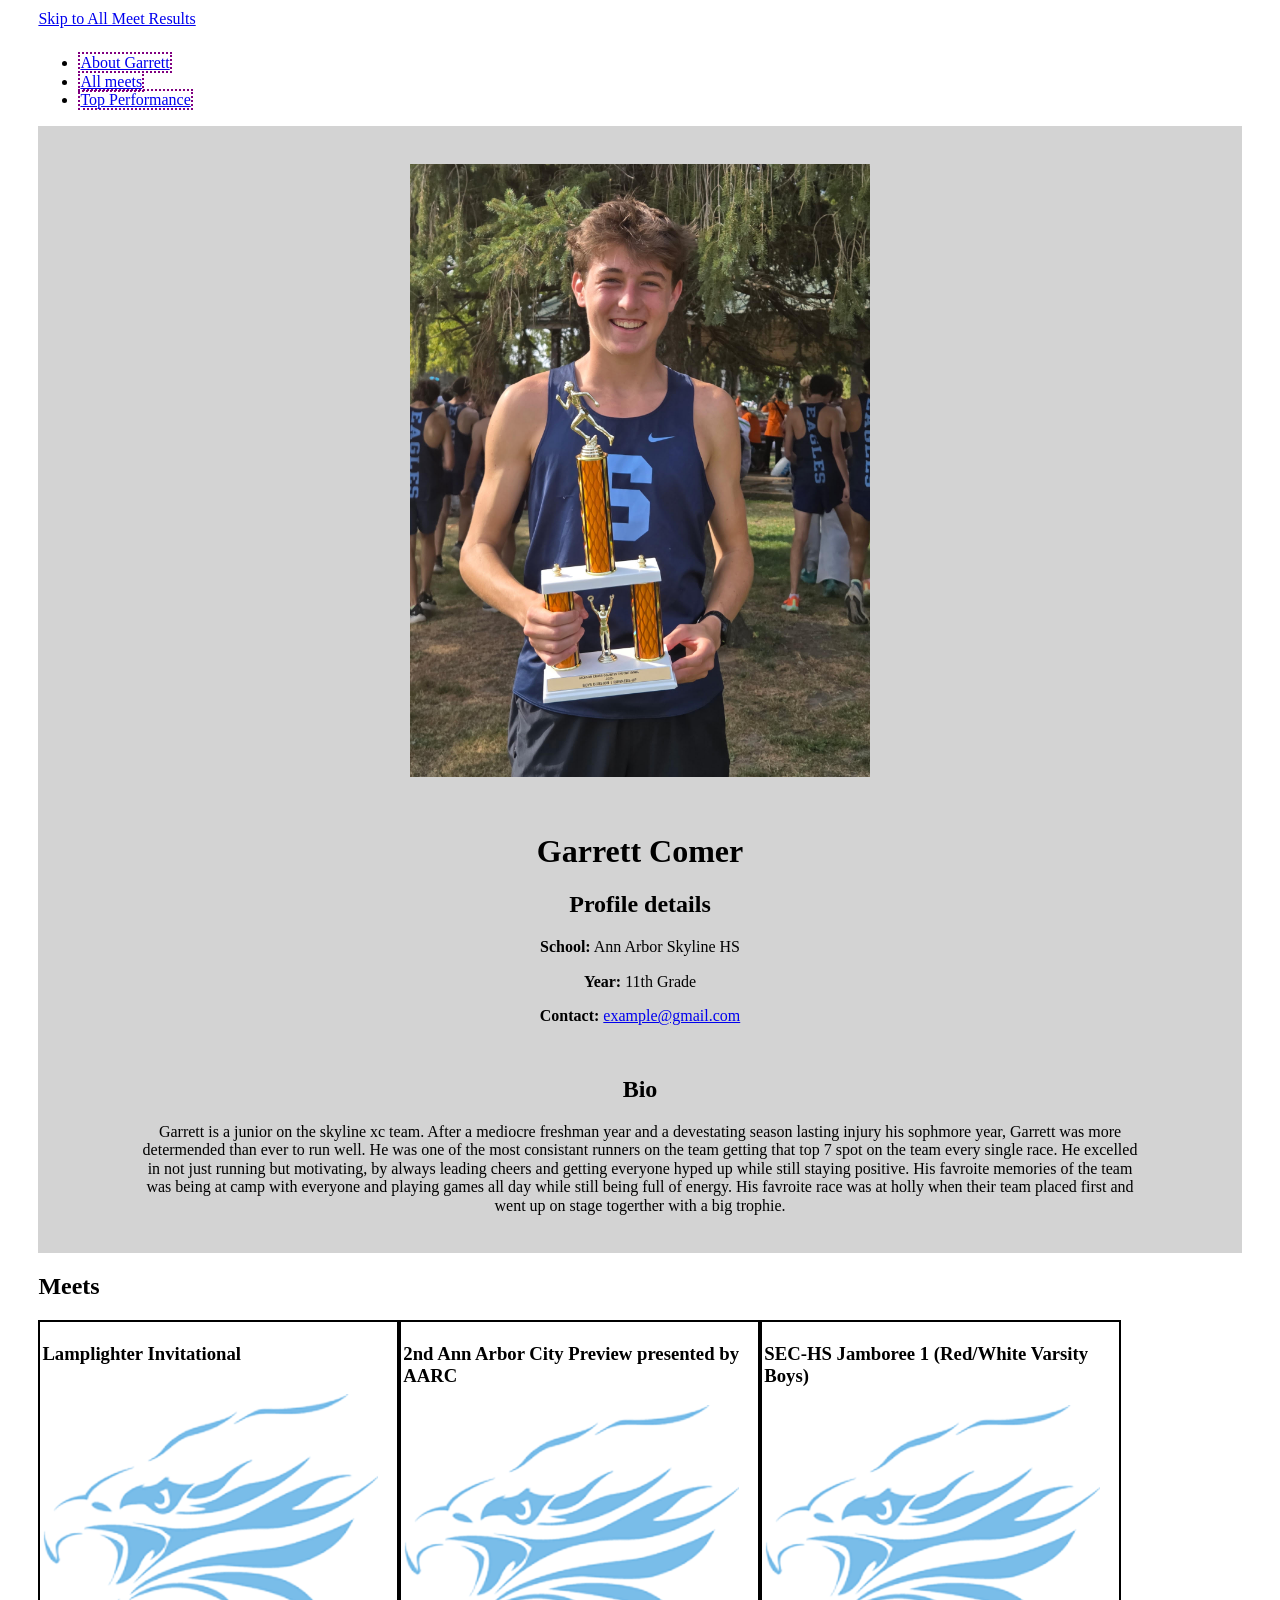
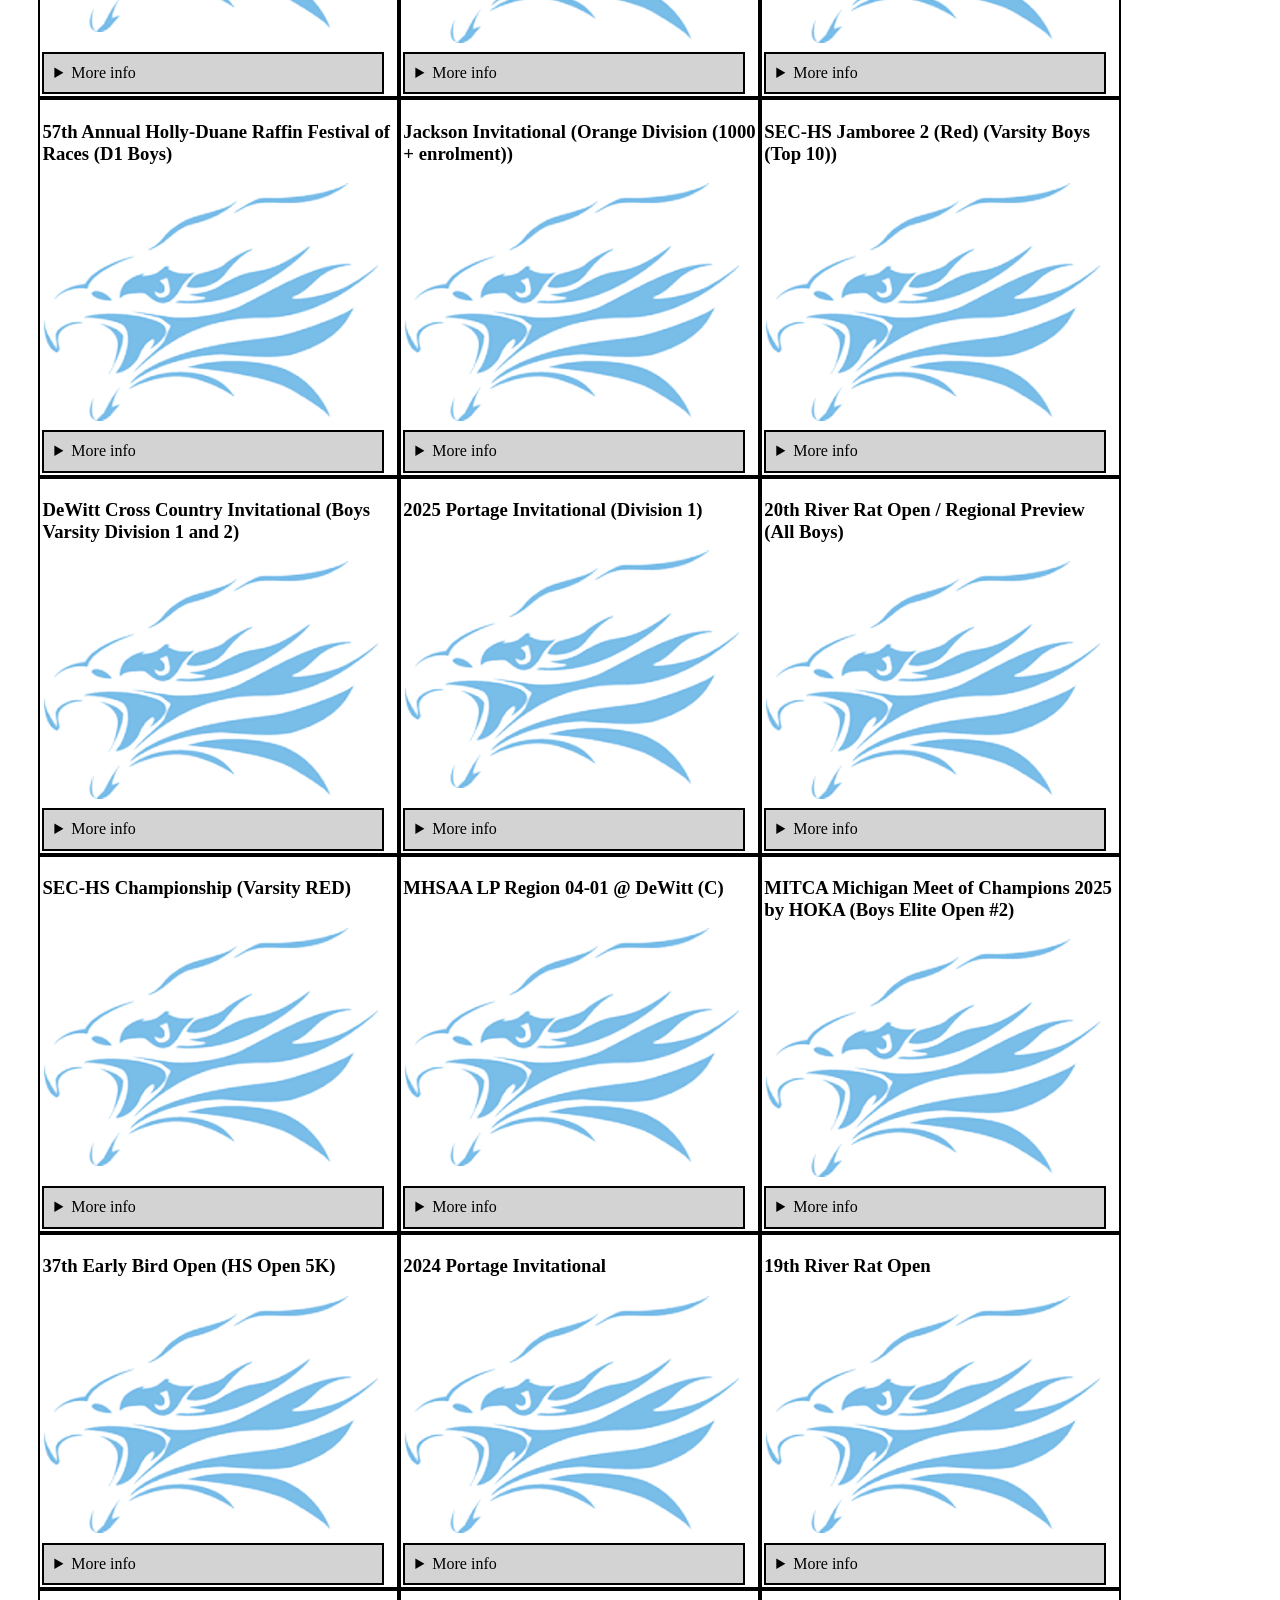
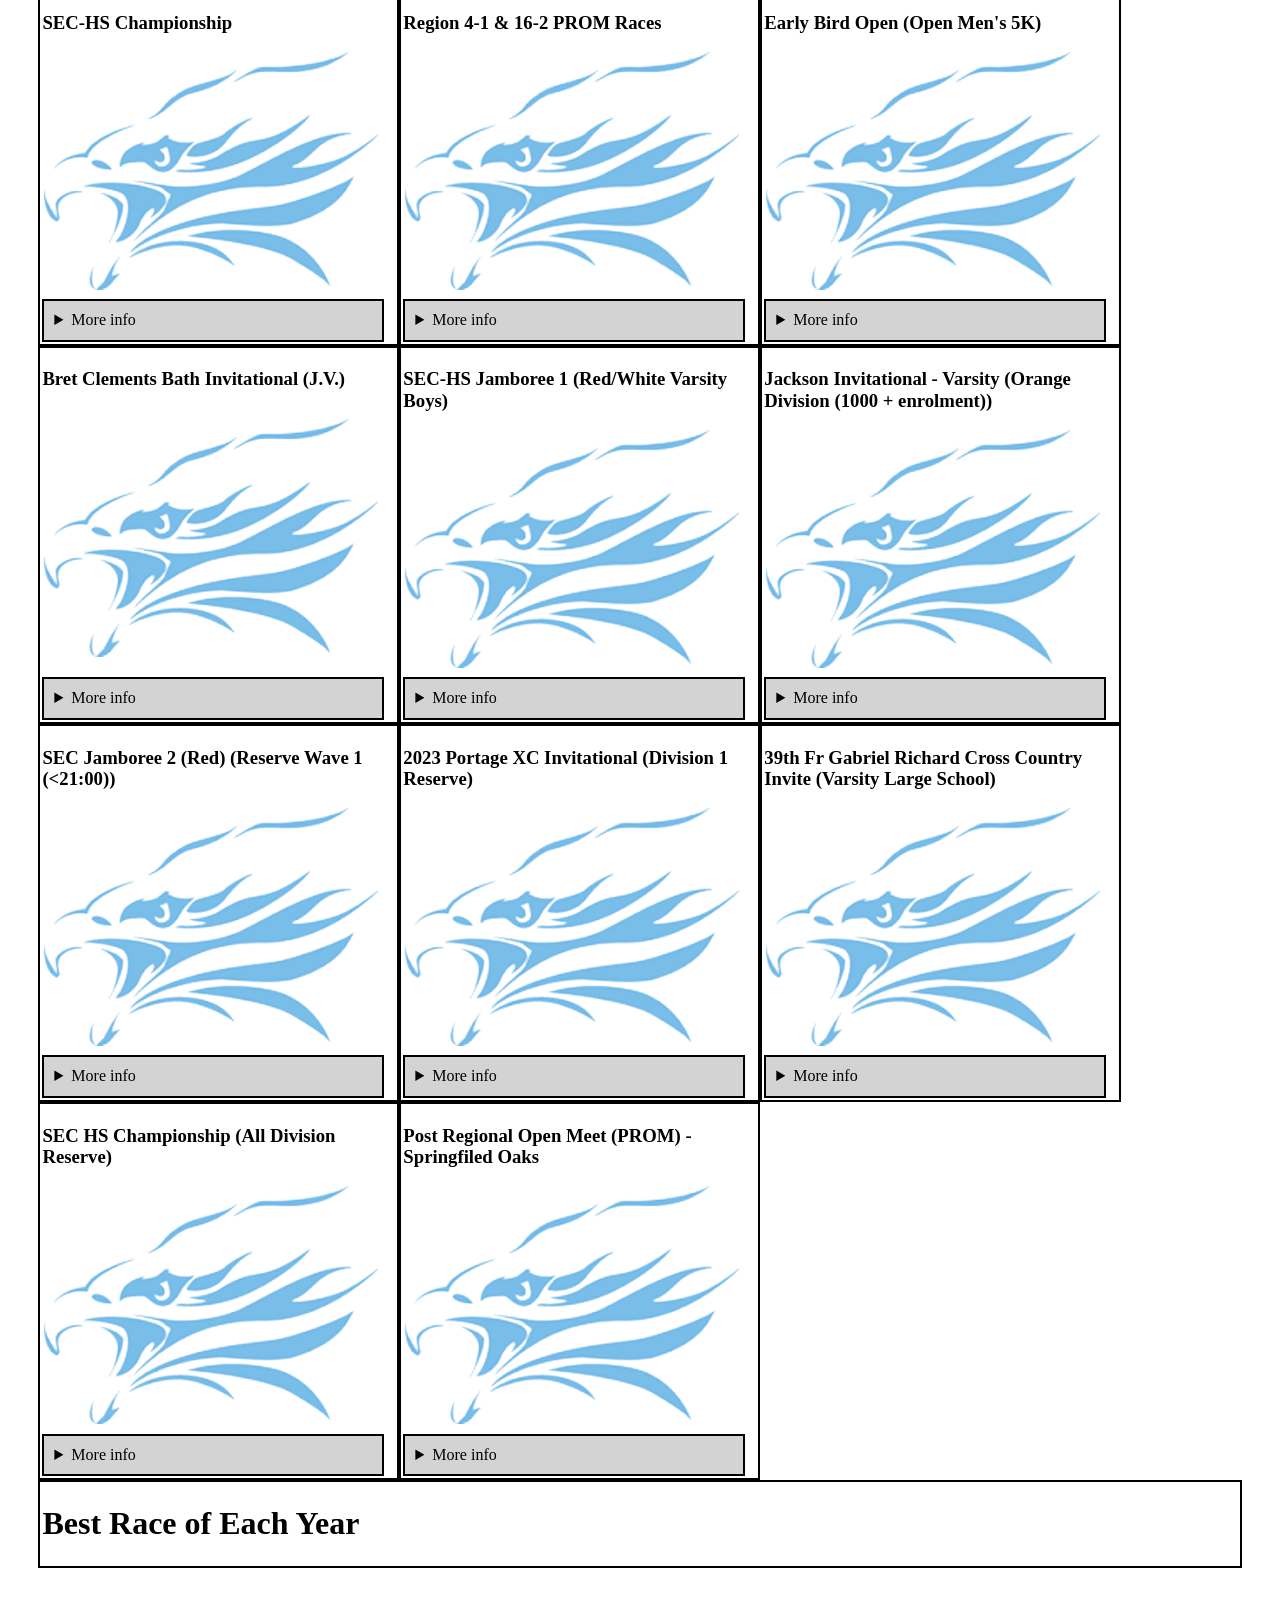
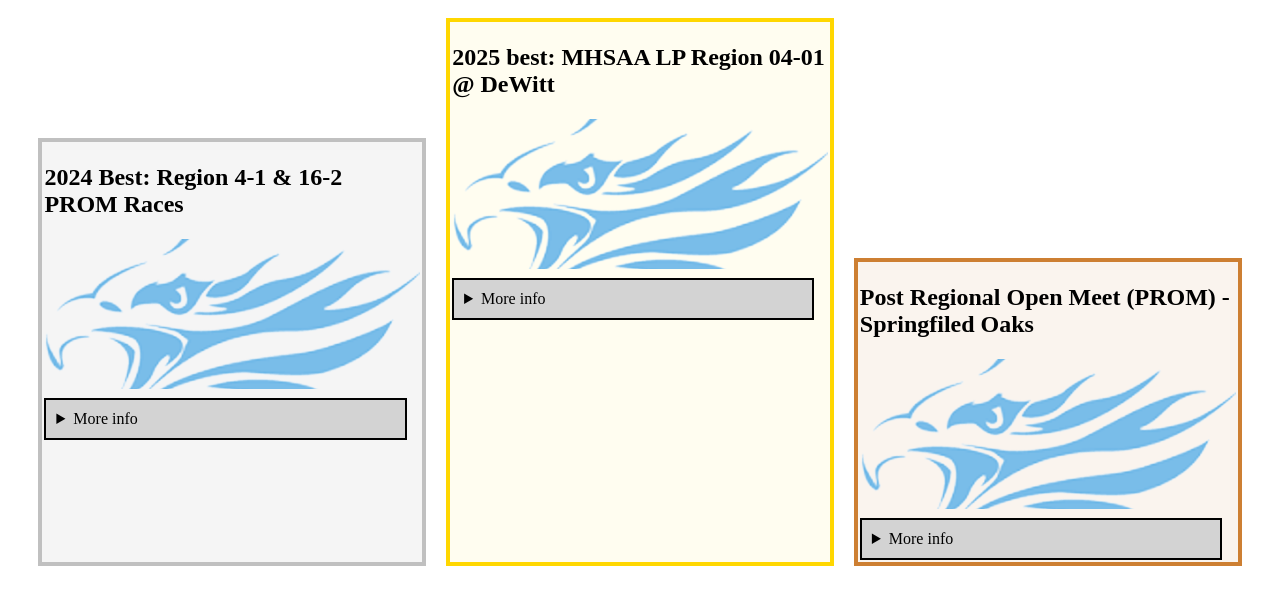
==== index.html @ b8a25cd0 "Add files via upload" ====
<!doctype html>
<html lang="en">
<head>
  <meta charset="utf-8" />
  <meta name="viewport" content="width=device-width, initial-scale=1" />
  <title>Athlete Profile</title>
  <link rel="stylesheet" href="css/reset.css" />
  <link rel="stylesheet" href="css/style.css">
  <!-- <link rel="stylesheet" href="css/responsive.css"> -->

</head>

 <div class="skip"><a href="#main">Skip to All Meet Results</a></div>
      
  <nav>
      <ul>
        <li><a href= "#profile"> About Garrett</a></li>
      <li><a href= "#main"> All meets</a></li>
      <li><a href= "#podium"> Top Performance</a></li>
      </ul>
  </nav>


  <header>
    <div id="profile-grid" class="profile-grid" >
      <figure>
        <img class="photo" src="./images/cover_photo.jpg" alt="Portrait of the athlete." />
      </figure>

        <section>
          <h1>Garrett Comer</h1>
          <h2 id="profile-details-title">Profile details</h2>
          <p><strong>School:</strong> Ann Arbor Skyline HS</p>
          <p><strong>Year:</strong> 11th Grade</p>
          <p><strong>Contact:</strong> <a href="#">example@gmail.com</a></p>
        </section>

      <section>
          <h2 id="bio-title">Bio</h2>
          <p>
            Garrett is a junior on the skyline xc team. After a mediocre freshman year and a devestating season lasting injury his sophmore year, Garrett was more determended than ever to run well. He was one of the most consistant runners on the team getting that top 7 spot on the team every single race. He excelled in not just running but motivating, by always leading cheers and getting everyone hyped up while still staying positive. His favroite memories of the team was being at camp with everyone and playing games all day while still being full of energy. His favroite race was at holly when their team placed first and went up on stage togerther with a big trophie.
          </p>
      </section>
      
    </div>
  </header>

  <main id="main">
    <section id="meets" class="meets">
      <h2 id="meets-title">Meets</h2>

      <div id="meet-grid" class="meet-grid">

        <article class="meet-card">
          <h3 id="meet-1-title">Lamplighter Invitational</h3>

          <div class="spacer">
            <img src="https://si339.github.io/ClientData/21615274/Lamplighter_2025.JPG" onerror = "this.src ='images/skyline_logo.png'" alt="Garrett running on a lit-up track at the 2025 Lamplighter meet." loading="lazy" decoding="async">
          </div>

         <details>
            <summary>More info</summary>

          <div id="race-details-1" class="race-details">
            <p><strong>Date:</strong> Aug 15 2025</p>
            <p><strong>Time:</strong> 17:22.3</p>
            <p><strong>Grade:</strong> 11</p>
            <p><strong>Overall place:</strong> 35</p>
          </div>
          </details>
        </article>

        <article class="meet-card">
          <h3 id="meet-2-title">2nd Ann Arbor City Preview presented by AARC</h3>

          <div class="spacer">
            <img src="https://si339.github.io/ClientData/21615274/2025AARC.jpg" onerror = "this.src ='images/skyline_logo.png'" alt="Garrett at the 2025 2nd Ann Arbor City Preview running next to student of opposing team." loading="lazy" decoding="async">
          </div>

         <details>
            <summary>More info</summary>

          <div id="race-details-2" class="race-details">
            <p><strong>Date:</strong> Aug 27 2025</p>
            <p><strong>Time:</strong> 17:40.1</p>
            <p><strong>Grade:</strong> 11</p>
            <p><strong>Overall place:</strong> 9</p>
          </div>
          </details>
        </article>

        <article class="meet-card">
          <h3 id="meet-3-title">SEC-HS Jamboree 1 (Red/White Varsity Boys)</h3>

          <div class="spacer">
            <img src="https://si339.github.io/ClientData/21615274/2025SEC_HSJamboree1.jpg" onerror = "this.src ='images/skyline_logo.png'" alt="Garrett is running ahead of 4 competitors at the 2025 SEC-HS Jamboree 1 Varsity meet." loading="lazy" decoding="async">
          </div>

         <details>
            <summary>More info</summary>

          <div id="race-details-3" class="race-details">
            <p><strong>Date:</strong> Sep 9 2025</p>
            <p><strong>Time:</strong> 16:55.1</p>
            <p><strong>Grade:</strong> 11</p>
            <p><strong>Overall place:</strong> 22</p>
          </div>
          </details>
        </article>

        <article class="meet-card">
          <h3 id="meet-4-title">57th Annual Holly-Duane Raffin Festival of Races (D1 Boys)</h3>

          <div class="spacer">
            <img src="https://si339.github.io/ClientData/21615274/202557thHolly-Duane.jpg" onerror = "this.src ='images/skyline_logo.png'" alt="Garrett is running with crowd in the background at the 2025 57th Annual Holly-Duane Raffin Festival of Races." loading="lazy" decoding="async">
          </div>

         <details>
            <summary>More info</summary>

          <div id="race-details-4" class="race-details">
            <p><strong>Date:</strong> Sep 13 2025</p>
            <p><strong>Time:</strong> 16:58.4</p>
            <p><strong>Grade:</strong> 11</p>
            <p><strong>Overall place:</strong> 28</p>
          </div>
          </details>
        </article>

        <article class="meet-card">
          <h3 id="meet-5-title">Jackson Invitational (Orange Division (1000 + enrolment))</h3>

          <div class="spacer">
            <img src="https://raw.githubusercontent.com/vannesschia/SI338/main/images/skyline_logo.jpg" onerror = "this.src ='images/skyline_logo.png'" alt="Photo from Jackson Invitational (Orange Division (1000 + enrolment))." loading="lazy" decoding="async">
          </div>

         <details>
            <summary>More info</summary>

          <div id="race-details-5" class="race-details">
            <p><strong>Date:</strong> Sep 20 2025</p>
            <p><strong>Time:</strong> 16:46.8</p>
            <p><strong>Grade:</strong> 11</p>
            <p><strong>Overall place:</strong> 81</p>
          </div>
          </details>
        </article>

        <article class="meet-card">
          <h3 id="meet-6-title">SEC-HS Jamboree 2 (Red) (Varsity Boys (Top 10))</h3>

          <div class="spacer">
            <img src="https://si339.github.io/ClientData/21615274/2025SEC_HSJamboree2.jpg" onerror = "this.src ='images/skyline_logo.png'" alt="Garrett racing on a field at the 2025 SEC-HS Jamboree 2 meet." loading="lazy" decoding="async">
          </div>

         <details>
            <summary>More info</summary>

          <div id="race-details-6" class="race-details">
            <p><strong>Date:</strong> Sep 25 2025</p>
            <p><strong>Time:</strong> 16:55.9</p>
            <p><strong>Grade:</strong> 11</p>
            <p><strong>Overall place:</strong> 23</p>
          </div>
          </details>
        </article>

        <article class="meet-card">
          <h3 id="meet-7-title">DeWitt Cross Country Invitational (Boys Varsity Division 1 and 2)</h3>

          <div class="spacer">
            <img src="https://si339.github.io/ClientData/21615274/2025DeWittXCInvitational.jpg" onerror = "this.src ='images/skyline_logo.png'" alt="Garrett running ahead of competitor at the 2025 DeWitt Cross Country Invitational." loading="lazy" decoding="async">
          </div>

         <details>
            <summary>More info</summary>

          <div id="race-details-7" class="race-details">
            <p><strong>Date:</strong> Sep 27 2025</p>
            <p><strong>Time:</strong> 16:55.4</p>
            <p><strong>Grade:</strong> 11</p>
            <p><strong>Overall place:</strong> 19</p>
          </div>
          </details>
        </article>

        <article class="meet-card">
          <h3 id="meet-8-title">2025 Portage Invitational (Division 1)</h3>

          <div class="spacer">
            <img src="https://si339.github.io/ClientData/21615274/2025PortageInvitational.jpg" onerror = "this.src ='images/skyline_logo.png'" alt="Garrett running with his teammate at the 2025 Portage Invitational meet." loading="lazy" decoding="async">
          </div>

         <details>
            <summary>More info</summary>

          <div id="race-details-8" class="race-details">
            <p><strong>Date:</strong> Oct 4 2025</p>
            <p><strong>Time:</strong> 16:49.8</p>
            <p><strong>Grade:</strong> 11</p>
            <p><strong>Overall place:</strong> 46</p>
          </div>
          </details>
        </article>

        <article class="meet-card">
          <h3 id="meet-9-title">20th River Rat Open / Regional Preview (All Boys)</h3>

          <div class="spacer">
            <img src="https://si339.github.io/ClientData/21615274/2025_20thRiverRatOpen.jpg" onerror = "this.src ='images/skyline_logo.png'" alt="Garrett racing with four other competitors at the 2025 20th River Rat Open." loading="lazy" decoding="async">
          </div>

         <details>
            <summary>More info</summary>

          <div id="race-details-9" class="race-details">
            <p><strong>Date:</strong> Oct 10 2025</p>
            <p><strong>Time:</strong> 17:16.1</p>
            <p><strong>Grade:</strong> 11</p>
            <p><strong>Overall place:</strong> 20</p>
          </div>
          </details>
        </article>

        <article class="meet-card">
          <h3 id="meet-10-title">SEC-HS Championship (Varsity RED)</h3>

          <div class="spacer">
            <img src="https://si339.github.io/ClientData/21615274/2025_SEC-HSChampionship.jpg" onerror = "this.src ='images/skyline_logo.png'" alt="Frontal view of Garrett running on a field at the 2025 SEC-HS Championship." loading="lazy" decoding="async">
          </div>

         <details>
            <summary>More info</summary>

          <div id="race-details-10" class="race-details">
            <p><strong>Date:</strong> Oct 16 2025</p>
            <p><strong>Time:</strong> 17:00.5</p>
            <p><strong>Grade:</strong> 11</p>
            <p><strong>Overall place:</strong> 19</p>
          </div>
          </details>
        </article>

        <article class="meet-card">
          <h3 id="meet-11-title">MHSAA LP Region 04-01 @ DeWitt (C)</h3>

          <div class="spacer">
            <img src="https://raw.githubusercontent.com/vannesschia/SI338/main/images/skyline_logo.jpg" onerror = "this.src ='images/skyline_logo.png'" alt="Photo from MHSAA LP Region 04-01 @ DeWitt (C)." loading="lazy" decoding="async">
          </div>

         <details>
            <summary>More info</summary>

          <div id="race-details-11" class="race-details">
            <p><strong>Date:</strong> Oct 24 2025</p>
            <p><strong>Time:</strong> 16:43.8 PR</p>
            <p><strong>Grade:</strong> 11</p>
            <p><strong>Overall place:</strong> 31</p>
          </div>
          </details>
        </article>

        <article class="meet-card">
          <h3 id="meet-12-title">MITCA Michigan Meet of Champions 2025 by HOKA (Boys Elite Open #2)</h3>

          <div class="spacer">
            <img src="https://raw.githubusercontent.com/vannesschia/SI338/main/images/skyline_logo.jpg" onerror = "this.src ='images/skyline_logo.png'" alt="Photo from MITCA Michigan Meet of Champions 2025 by HOKA (Boys Elite Open #2)." loading="lazy" decoding="async">
          </div>

         <details>
            <summary>More info</summary>

          <div id="race-details-12" class="race-details">
            <p><strong>Date:</strong> Nov 8 2025</p>
            <p><strong>Time:</strong> 16:44.5</p>
            <p><strong>Grade:</strong> 11</p>
            <p><strong>Overall place:</strong> 52</p>
          </div>
          </details>
        </article>

        <article class="meet-card">
          <h3 id="meet-13-title">37th Early Bird Open (HS Open 5K)</h3>

          <div class="spacer">
            <img src="https://si339.github.io/ClientData/21615274/2024EarlyBirdOpen.jpg" onerror = "this.src ='images/skyline_logo.png'" alt="Garrett running ahead of two opponents at the 2024 Early Bird Open" loading="lazy" decoding="async">
          </div>

         <details>
            <summary>More info</summary>

          <div id="race-details-13" class="race-details">
            <p><strong>Date:</strong> Aug 29 2024</p>
            <p><strong>Time:</strong> 21:04.2</p>
            <p><strong>Grade:</strong> 10</p>
            <p><strong>Overall place:</strong> 160</p>
          </div>
          </details>
        </article>

        <article class="meet-card">
          <h3 id="meet-14-title">2024 Portage Invitational</h3>

          <div class="spacer">
            <img src="https://raw.githubusercontent.com/vannesschia/SI338/main/images/skyline_logo.jpg" onerror = "this.src ='images/skyline_logo.png'" alt="Photo from 2024 Portage Invitational." loading="lazy" decoding="async">
          </div>

         <details>
            <summary>More info</summary>

          <div id="race-details-14" class="race-details">
            <p><strong>Date:</strong> Oct 5 2024</p>
            <p><strong>Time:</strong> 21:04.9</p>
            <p><strong>Grade:</strong> 10</p>
            <p><strong>Overall place:</strong> 318</p>
          </div>
          </details>
        </article>

        <article class="meet-card">
          <h3 id="meet-15-title">19th River Rat Open</h3>

          <div class="spacer">
            <img src="https://si339.github.io/ClientData/21615274/Garrett_RiverRat_2024.JPG" onerror = "this.src ='images/skyline_logo.png'" alt="Photo from 19th River Rat Open." loading="lazy" decoding="async">
          </div>

         <details>
            <summary>More info</summary>

          <div id="race-details-15" class="race-details">
            <p><strong>Date:</strong> Oct 11 2024</p>
            <p><strong>Time:</strong> 20:34.8</p>
            <p><strong>Grade:</strong> 10</p>
            <p><strong>Overall place:</strong> 99</p>
          </div>
          </details>
        </article>

        <article class="meet-card">
          <h3 id="meet-16-title">SEC-HS Championship</h3>

          <div class="spacer">
            <img src="https://si339.github.io/ClientData/21615274/Garrett_SEC_2024.JPG" onerror = "this.src ='images/skyline_logo.png'" alt="Photo from SEC-HS Championship." loading="lazy" decoding="async">
          </div>

         <details>
            <summary>More info</summary>

          <div id="race-details-16" class="race-details">
            <p><strong>Date:</strong> Oct 17 2024</p>
            <p><strong>Time:</strong> 19:17.8</p>
            <p><strong>Grade:</strong> 10</p>
            <p><strong>Overall place:</strong> 49</p>
          </div>
          </details>
        </article>

        <article class="meet-card">
          <h3 id="meet-17-title">Region 4-1 &amp; 16-2 PROM Races</h3>

          <div class="spacer">
            <img src="https://raw.githubusercontent.com/vannesschia/SI338/main/images/skyline_logo.jpg" onerror = "this.src ='images/skyline_logo.png'" alt="Garrett running in front of a crowd on dirt at the 2024 Region 4-1 & 16-2 PROM Races" loading="lazy" decoding="async">
          </div>

         <details>
            <summary>More info</summary>

          <div id="race-details-17" class="race-details">
            <p><strong>Date:</strong> Oct 26 2024</p>
            <p><strong>Time:</strong> 18:42.7 SR</p>
            <p><strong>Grade:</strong> 10</p>
            <p><strong>Overall place:</strong> 23</p>
          </div>
          </details>
        </article>

        <article class="meet-card">
          <h3 id="meet-18-title">Early Bird Open (Open Men&#x27;s 5K)</h3>

          <div class="spacer">
            <img src="https://si339.github.io/ClientData/21615274/2023EarlyBirdOpen.jpg" onerror = "this.src ='images/skyline_logo.png'" alt="Garrett running in forest ahead of student of opposing team at the 2023 Early Bird Open" loading="lazy" decoding="async">
          </div>

         <details>
            <summary>More info</summary>

          <div id="race-details-18" class="race-details">
            <p><strong>Date:</strong> Aug 31 2023</p>
            <p><strong>Time:</strong> 19:45.4</p>
            <p><strong>Grade:</strong> 9</p>
            <p><strong>Overall place:</strong> 67</p>
          </div>
          </details>
        </article>

        <article class="meet-card">
          <h3 id="meet-19-title">Bret Clements Bath Invitational (J.V.)</h3>

          <div class="spacer">
            <img src="https://raw.githubusercontent.com/vannesschia/SI338/main/images/skyline_logo.jpg" onerror = "this.src ='images/skyline_logo.png'" alt="Garrett running at the 2023 Bret Clements Bath Invitational with people in the background" loading="lazy" decoding="async">
          </div>

         <details>
            <summary>More info</summary>

          <div id="race-details-19" class="race-details">
            <p><strong>Date:</strong> Sep 9 2023</p>
            <p><strong>Time:</strong> 19:16.3</p>
            <p><strong>Grade:</strong> 9</p>
            <p><strong>Overall place:</strong> 23</p>
          </div>
          </details>
        </article>

        <article class="meet-card">
          <h3 id="meet-20-title">SEC-HS Jamboree 1 (Red/White Varsity Boys)</h3>

          <div class="spacer">
            <img src="https://si339.github.io/ClientData/21615274/Garrett_SEC1_2023.jpg" onerror = "this.src ='images/skyline_logo.png'" alt="Photo from SEC-HS Jamboree 1 (Red/White Varsity Boys)." loading="lazy" decoding="async">
          </div>

         <details>
            <summary>More info</summary>

          <div id="race-details-20" class="race-details">
            <p><strong>Date:</strong> Sep 13 2023</p>
            <p><strong>Time:</strong> 19:22.2</p>
            <p><strong>Grade:</strong> 9</p>
            <p><strong>Overall place:</strong> 97</p>
          </div>
          </details>
        </article>

        <article class="meet-card">
          <h3 id="meet-21-title">Jackson Invitational - Varsity (Orange Division (1000 + enrolment))</h3>

          <div class="spacer">
            <img src="https://si339.github.io/ClientData/21615274/Garrett_Jackson_2023.JPG" onerror = "this.src ='images/skyline_logo.png'" alt="Photo from Jackson Invitational - Varsity (Orange Division (1000 + enrolment))." loading="lazy" decoding="async">
          </div>

         <details>
            <summary>More info</summary>

          <div id="race-details-21" class="race-details">
            <p><strong>Date:</strong> Sep 23 2023</p>
            <p><strong>Time:</strong> 18:47.9</p>
            <p><strong>Grade:</strong> 9</p>
            <p><strong>Overall place:</strong> 206</p>
          </div>
          </details>
        </article>

        <article class="meet-card">
          <h3 id="meet-22-title">SEC Jamboree 2 (Red) (Reserve Wave 1 (&lt;21:00))</h3>

          <div class="spacer">
            <img src="https://si339.github.io/ClientData/21615274/Garrett_SEC2_2023.JPG" onerror = "this.src ='images/skyline_logo.png'" alt="Photo from SEC Jamboree 2 (Red) (Reserve Wave 1 (<21:00))." loading="lazy" decoding="async">
          </div>

         <details>
            <summary>More info</summary>

          <div id="race-details-22" class="race-details">
            <p><strong>Date:</strong> Sep 27 2023</p>
            <p><strong>Time:</strong> 18:36.0</p>
            <p><strong>Grade:</strong> 9</p>
            <p><strong>Overall place:</strong> 21</p>
          </div>
          </details>
        </article>

        <article class="meet-card">
          <h3 id="meet-23-title">2023 Portage XC Invitational (Division 1 Reserve)</h3>

          <div class="spacer">
            <img src="https://raw.githubusercontent.com/vannesschia/SI338/main/images/skyline_logo.jpg" onerror = "this.src ='images/skyline_logo.png'" alt="Photo from 2023 Portage XC Invitational (Division 1 Reserve)." loading="lazy" decoding="async">
          </div>

         <details>
            <summary>More info</summary>

          <div id="race-details-23" class="race-details">
            <p><strong>Date:</strong> Oct 7 2023</p>
            <p><strong>Time:</strong> 18:47.1</p>
            <p><strong>Grade:</strong> 9</p>
            <p><strong>Overall place:</strong> 104</p>
          </div>
          </details>
        </article>

        <article class="meet-card">
          <h3 id="meet-24-title">39th Fr Gabriel Richard Cross Country Invite (Varsity Large School)</h3>

          <div class="spacer">
            <img src="https://si339.github.io/ClientData/21615274/Garrett_GabrielRichard2023.jpg" onerror = "this.src ='images/skyline_logo.png'" alt="Photo from 39th Fr Gabriel Richard Cross Country Invite (Varsity Large School)." loading="lazy" decoding="async">
          </div>

         <details>
            <summary>More info</summary>

          <div id="race-details-24" class="race-details">
            <p><strong>Date:</strong> Oct 14 2023</p>
            <p><strong>Time:</strong> 20:06.6</p>
            <p><strong>Grade:</strong> 9</p>
            <p><strong>Overall place:</strong> 134</p>
          </div>
          </details>
        </article>

        <article class="meet-card">
          <h3 id="meet-25-title">SEC HS Championship (All Division Reserve)</h3>

          <div class="spacer">
            <img src="https://si339.github.io/ClientData/21615274/2023EarlyBirdOpen.jpg" onerror = "this.src ='images/skyline_logo.png'" alt="Garrett pictured running in the forest at the 2023 SEC HS Championship" loading="lazy" decoding="async">
          </div>

         <details>
            <summary>More info</summary>

          <div id="race-details-25" class="race-details">
            <p><strong>Date:</strong> Oct 19 2023</p>
            <p><strong>Time:</strong> 19:21.8</p>
            <p><strong>Grade:</strong> 9</p>
            <p><strong>Overall place:</strong> 44</p>
          </div>
          </details>
        </article>

        <article class="meet-card">
          <h3 id="meet-26-title">Post Regional Open Meet (PROM) - Springfiled Oaks</h3>

          <div class="spacer">
            <img src="https://si339.github.io/ClientData/21615274/2023EarlyBirdOpen.jpg" onerror = "this.src ='images/skyline_logo.png'" alt="Garrett pictured crossing finish line with teammate at the 2023 Post Regional Open Meet" loading="lazy" decoding="async">
          </div>

         <details>
            <summary>More info</summary>

          <div id="race-details-26" class="race-details">
            <p><strong>Date:</strong> Oct 28 2023</p>
            <p><strong>Time:</strong> 18:24.6 SR</p>
            <p><strong>Grade:</strong> 9</p>
            <p><strong>Overall place:</strong> 13</p>
          </div>
          </details>
        </article>
        </div>
    </section>


    <section id="podium">
    <div> 
      <article> <h1 id="podium">Best Race of Each Year </h1> </article>
    </div>
      <div class="podium">
      <article class="gold">
        <h2 id="meet-11-title"> 2025 best: MHSAA LP Region 04-01 @ DeWitt</h2>
    
          <div class="spacer">
            <img src="https://raw.githubusercontent.com/vannesschia/SI338/main/images/skyline_logo.jpg" onerror = "this.src ='images/skyline_logo.png'" alt="Photo from MHSAA LP Region 04-01 @ DeWitt (C)." loading="lazy" decoding="async">
          </div>
         <details>
            <summary>More info</summary>
          <div id="race-details-11" class="race-details">
            <p><strong>Date:</strong> Oct 24 2025</p>
            <p><strong>Time:</strong> 16:43.8 PR</p>
            <p><strong>Grade:</strong> 11</p>
            <p><strong>Overall place:</strong> 31</p>
          </div>
          </details>
</article>
<article class = "silver">
          <h2 id="meet-17-title"> 2024 Best: Region 4-1 & 16-2 PROM Races</h2>
          <div class="spacer">
            <img src="https://raw.githubusercontent.com/vannesschia/SI338/main/images/skyline_logo.jpg" onerror = "this.src ='images/skyline_logo.png'" alt="Garrett running in front of a crowd on dirt at the 2024 Region 4-1 & 16-2 PROM Races" loading="lazy" decoding="async">
          </div>
         <details>
            <summary>More info</summary>
          <div id="race-details-17" class="race-details">
            <p><strong>Date:</strong> Oct 26 2024</p>
            <p><strong>Time:</strong> 18:42.7 SR</p>
            <p><strong>Grade:</strong> 10</p>
            <p><strong>Overall place:</strong> 23</p>
          </div>
          </details>
</article>
<article class = bronze>
          <h2 id="meet-26-title">Post Regional Open Meet (PROM) - Springfiled Oaks</h2>
            <div class="spacer">
            <img src="https://si339.github.io/ClientData/21615274/2023EarlyBirdOpen.jpg" onerror = "this.src ='images/skyline_logo.png'" alt="Garrett pictured crossing finish line with teammate at the 2023 Post Regional Open Meet" loading="lazy" decoding="async">
          </div>
         <details>
            <summary>More info</summary>
          <div id="race-details-26" class="race-details">
            <p><strong>Date:</strong> Oct 28 2023</p>
            <p><strong>Time:</strong> 18:24.6 SR</p>
            <p><strong>Grade:</strong> 9</p>
            <p><strong>Overall place:</strong> 13</p>
          </div>
          </details>
          </article>
          </div>
      </section>  
         
  </main>
</body>
</html>
---- css/style.css ----
body{
    box-sizing: border-box;
    margin: 1%;
    padding: 2%;
    line-height: 1.15;
}

html{
    scroll-behavior: smooth;
}



header {
  background-color: lightgrey;
  padding: 22px 18px;

}

.profile-grid {
  max-width: 1000px;
  margin: 0 auto;
  display: flex;
  flex-direction: column;
  align-items: center;
  text-align: center;
  gap: 14px;
}

header img{
    width: 50%;
    max-height: none; 
}


ul{
    display: flex;
    flex-direction: column;
    
}

nav a{
     border: 2px dotted purple;
}

.skip a{
     position: absolute; 
     top: 10px; 
     transition: top, 1s, ease-in;
}

.skip a:focus{
     top: 25px;
}

*:focus{
      border: 5px dash green;
}

img{
    width: 95%;
    max-height: 50vh;
}
.meet-grid{
    display:grid; 
    grid-template-columns: repeat(3, 30%);

}

article{
    padding: 2px;
    border: 2px solid black;
}

summary{
    width: 90%;
    padding: 10px;
    margin-top: 5px;
    border: solid black 2px;
    background-color:lightgrey;
    align-items: center;
    transition: background-color 1s ease;
}

summary:hover{
    background-color: white;
    font-size: 15px;
}


.podium {
    display: grid;
    grid-template-columns: 1fr 1fr 1fr; 
    grid-template-rows: 100px 100px 1fr; 
    gap: 20px;
    margin-top: 50px;
  
}

.gold { 
    grid-column: 2; 
    grid-row: 1/span 3; 
    border: 4px solid gold;
    background-color: #fffdf0;
}

.silver { 
    grid-column:1;
    grid-row: 2 /span 2;
    border: 4px solid silver;
    background-color: #f5f5f5;
}

.bronze { 
    grid-column: 3;
    grid-row: 3;
    border: 4px solid #cd7f32;
    background-color: #faf4ee;
}

/* Ensure images inside the podium don't break the layout */

.podium img {
    width: 100%;
    height: auto;
    max-height: 150px;
    object-fit: cover;
}
*/
.podium {
    display: grid;
    grid-template-columns: repeat(3, 1fr);
    align-items: end; /* Keeps them sitting on the floor */
    background-color: yellow;
    color: #444;
}

.a {
		grid-column-start: 1;
		grid-column-end: -1;

	}
	.b {
/* 		grid-column-start: 2;
		grid-column-end: 3; */
/* 		grid-row-start: 2;
		grid-row-end: 3; */
	}
	.c {
/* 		grid-column-start: 3;
		grid-column-end: 4; */
/*  		grid-row-start: 2;
		grid-row-end: 3;  */
	}
	.d {
/* 		grid-column-start: 1;
		grid-column-end: 2; */
/* 		grid-row-start: 1;
		grid-row-end: 2; */
	}
	.e {
/* 		grid-column-start: 1;
		grid-column-end: 2; */
/* 		grid-row-start: 2;
		grid-row-end: 3; */
	}
	.f {
/* 		grid-column-start: 3;
		grid-column-end: 4; */
/* 		grid-row-start: 1;
		grid-row-end: 2; */
	}


.meet-card{
    display: flex;
    flex-direction: column;
    align-content:center;
    justify-content: space-between;
}

@media screen and(prefers-reduced-motions:reduce) {
    html{
        scroll-behavior: none;  
    }
    summary{
        transition:none;   
    }
}

@media(hover:hover) and (pointer:flex){
    summary a:hover{
        background:yellow;
    }
}
/* 
body, nontouch, summary:hover{

} */
---- css/responsive.css ----
@media screen and (min-width: 768px){
    .meet-grid{
        display:grid;
        grid-template-columns: repeat(3,30%);
        width:90%;
        justify-content: space-around;
        margin:auto
    }

    

    .profile-grid{
    display:grid;
    grid-template-columns: 30% 30% 40%;
    
    /*does this count as display grid on child element? since it is a photo */  
    }
 
ul{
    display: grid;
    grid-column-start: 2;
    text-align: left;
    grid-template-columns: 1fr 1fr 1fr;
    justify-content: center;
}
}


img{
    width: 95%;
    max-height: 50vh;
}

/*when the photo is in middle size it looks very weird stretched, 619x736)
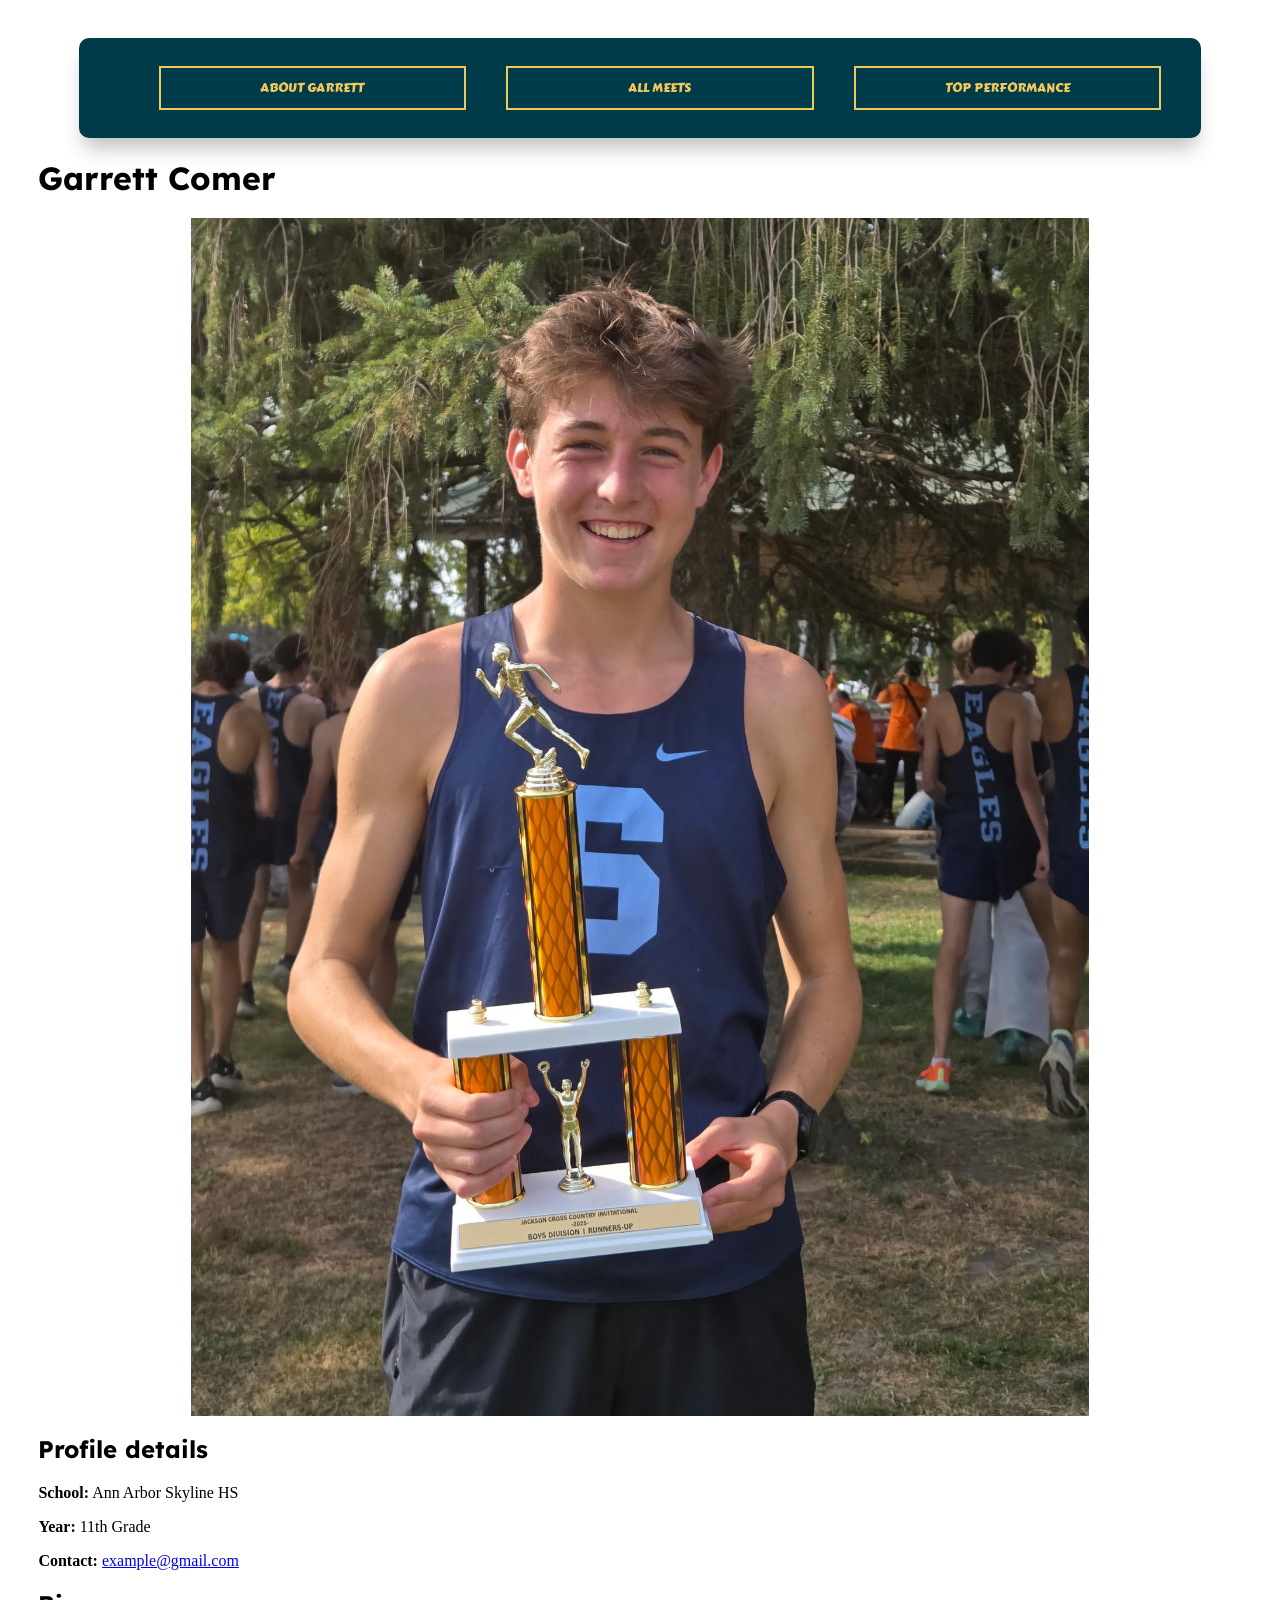
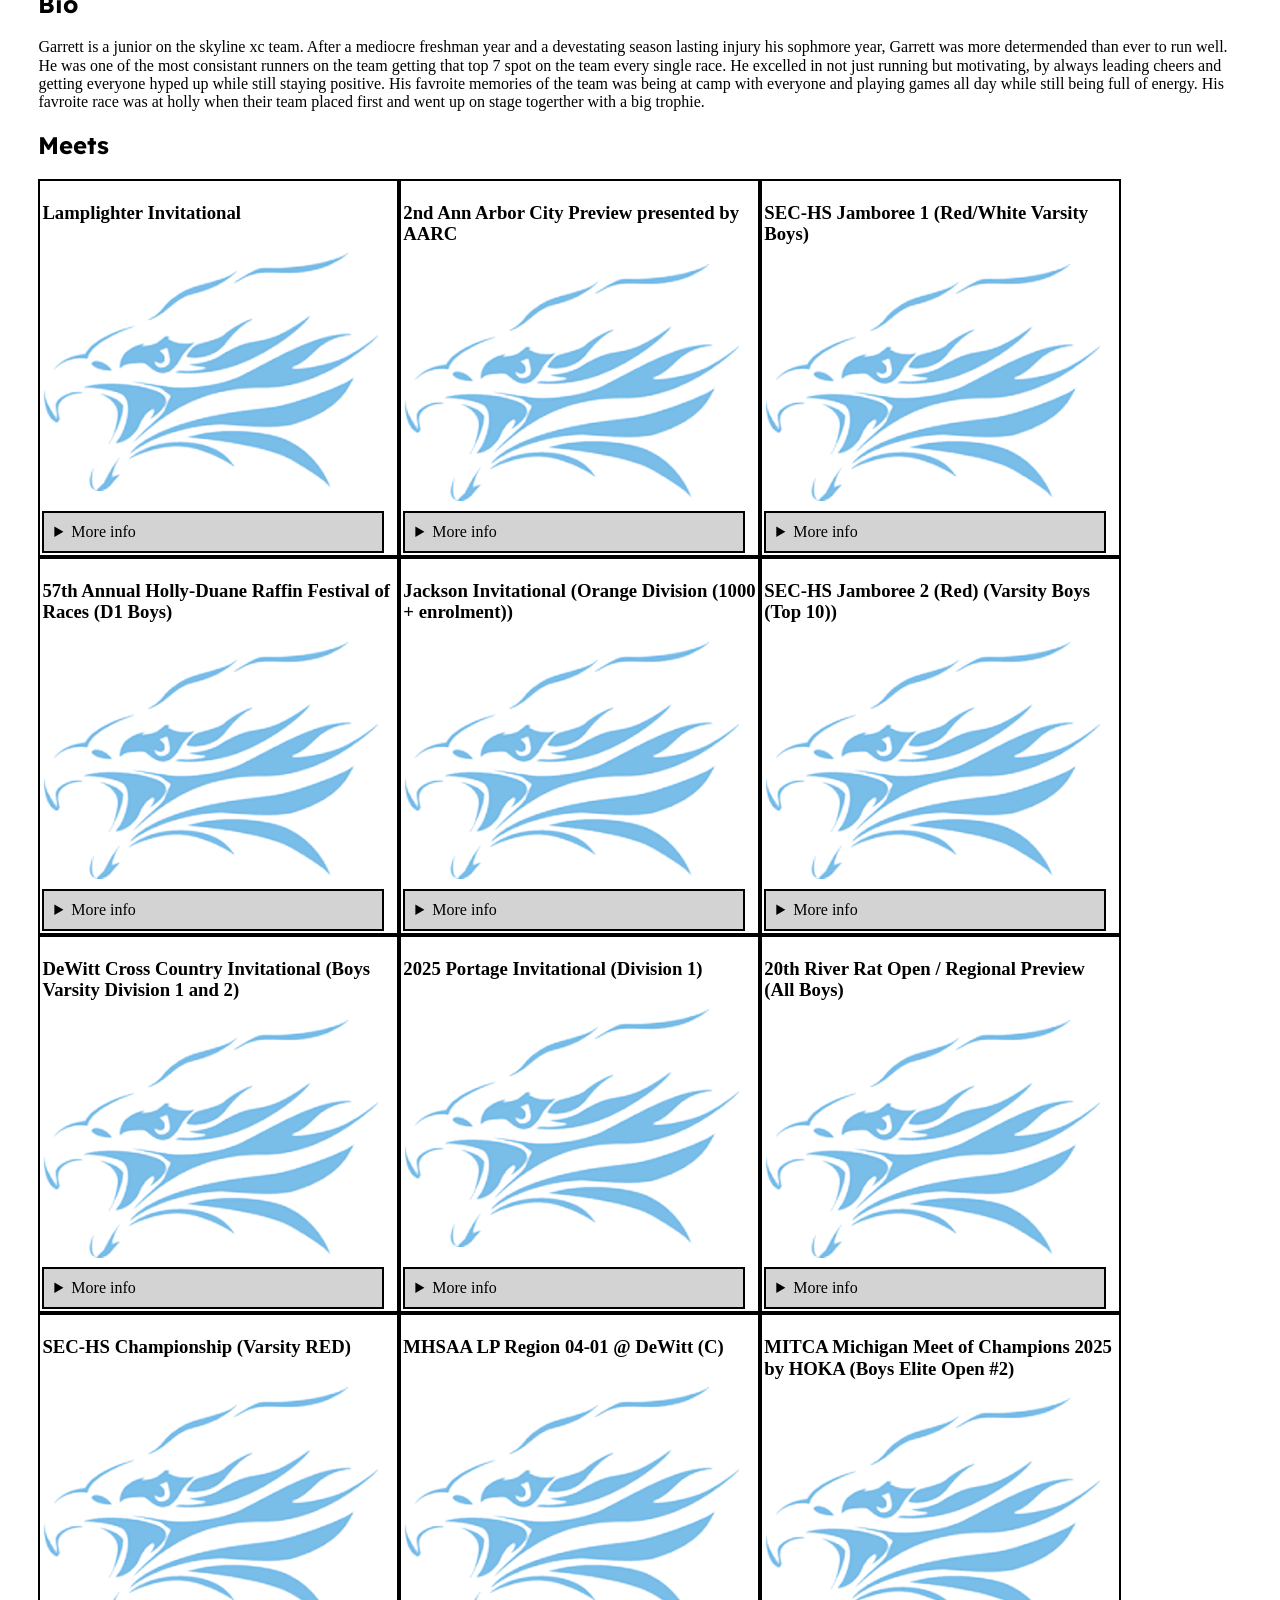
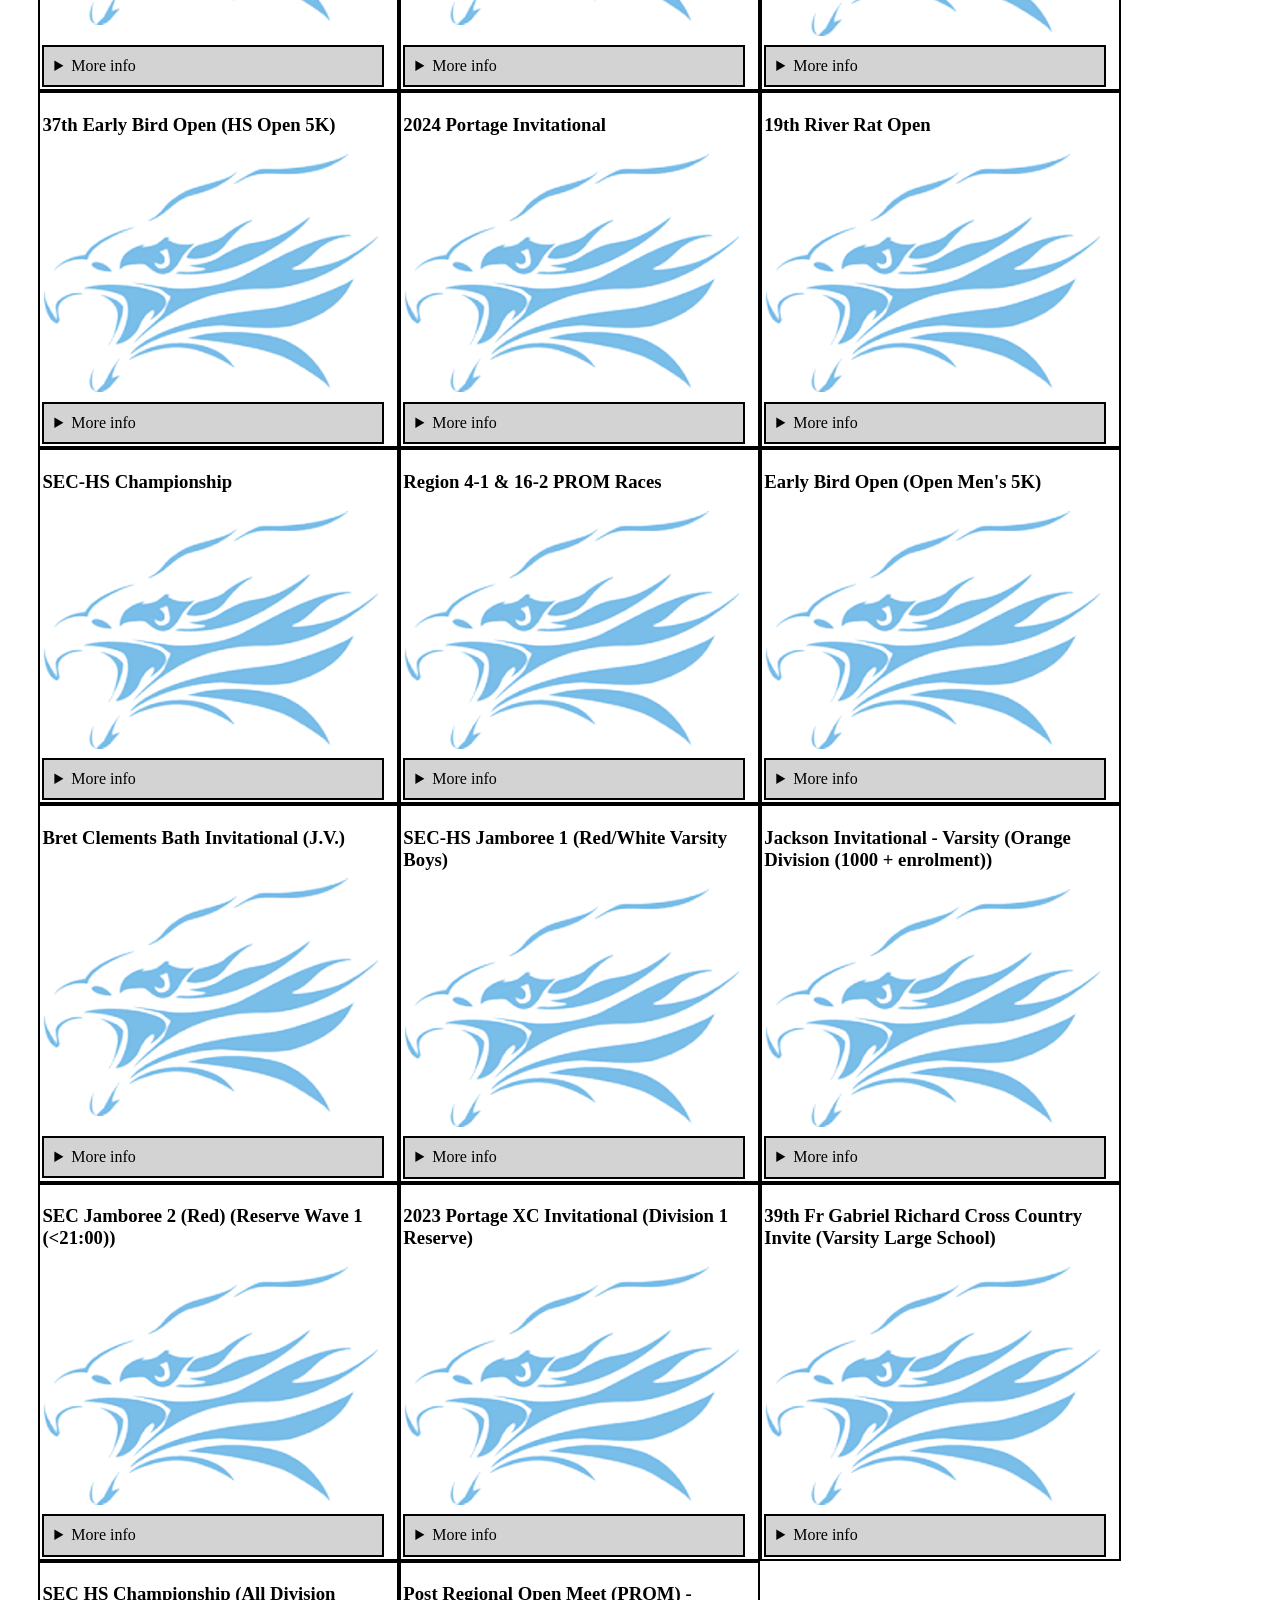
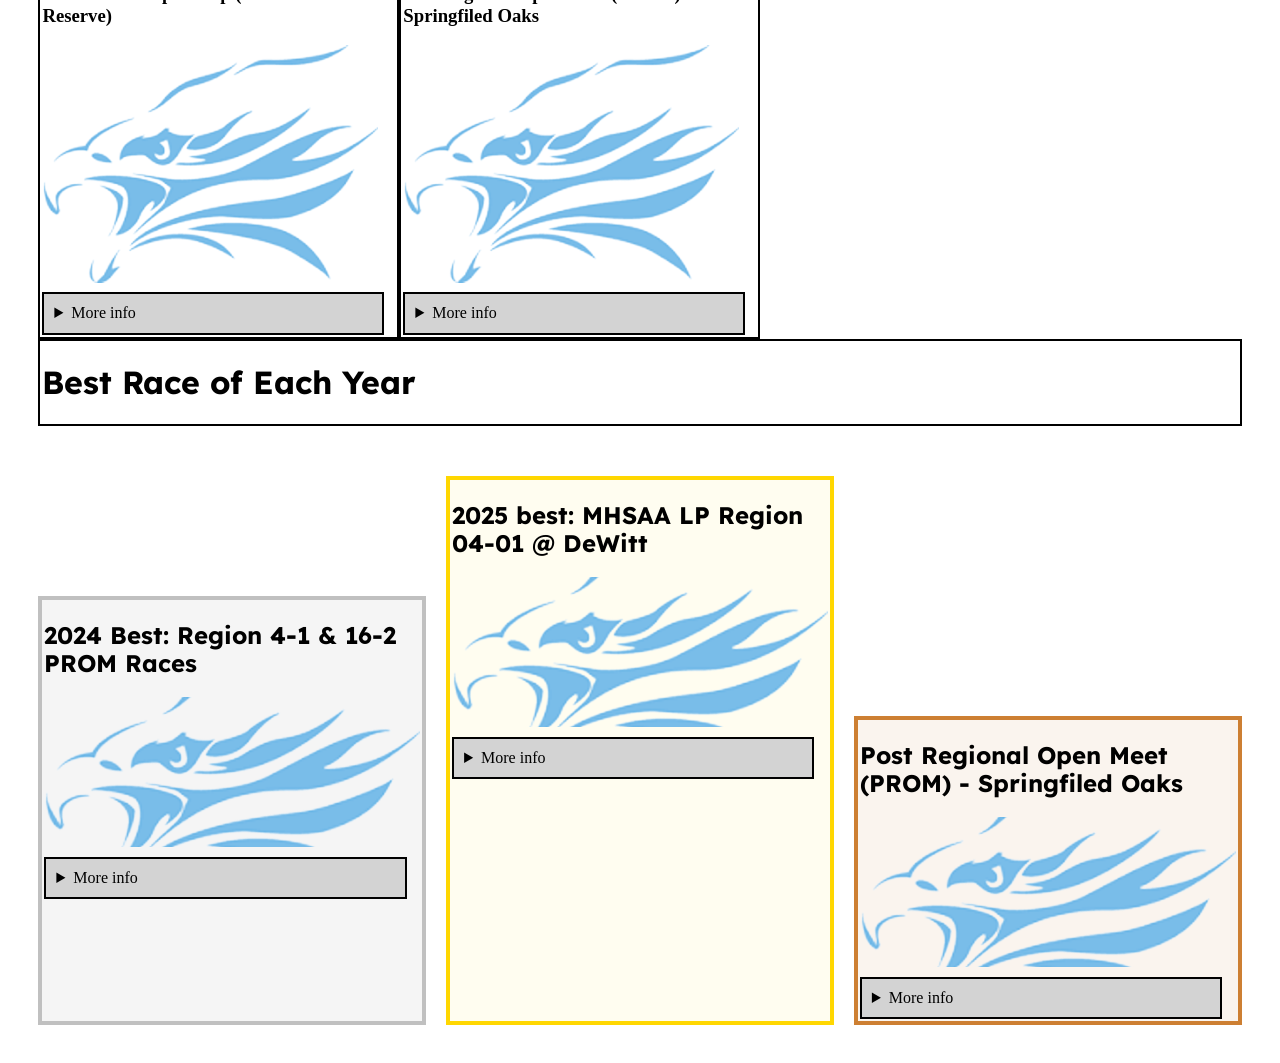
==== commit 58816be1: "Add files via upload" ====
--- a/index.html
+++ b/index.html
@@ -4,6 +4,9 @@
 <head>
   <meta charset="utf-8" />
   <meta name="viewport" content="width=device-width, initial-scale=1" />
+  <link href='https://fonts.googleapis.com/css?family=Lexend' rel='stylesheet'>
+  <link href='https://fonts.googleapis.com/css?family=Carter One' rel='stylesheet'>
+
   <title>Athlete Profile</title>
   <link rel="stylesheet" href="css/reset.css" />
   <link rel="stylesheet" href="css/style.css">
@@ -23,13 +26,14 @@
 
 
   <header>
+    <h1>Garrett Comer</h1>
     <div id="profile-grid" class="profile-grid" >
+      
       <figure>
         <img class="photo" src="./images/cover_photo.jpg" alt="Portrait of the athlete." />
       </figure>
-
+       
         <section>
-          <h1>Garrett Comer</h1>
           <h2 id="profile-details-title">Profile details</h2>
           <p><strong>School:</strong> Ann Arbor Skyline HS</p>
           <p><strong>Year:</strong> 11th Grade</p>
--- a/css/style.css
+++ b/css/style.css
@@ -9,43 +9,117 @@
     scroll-behavior: smooth;
 }
 
-
-
-header {
-  background-color: lightgrey;
-  padding: 22px 18px;
-
-}
-
-.profile-grid {
-  max-width: 1000px;
-  margin: 0 auto;
-  display: flex;
-  flex-direction: column;
+h1,h2 {
+    font-family: 'Lexend';
+}
+
+
+/* .profile-grid {
+  display: flex;
+  flex-direction: row;
   align-items: center;
   text-align: center;
   gap: 14px;
-}
+} */
 
 header img{
-    width: 50%;
+    width: 80%;
     max-height: none; 
-}
-
-
+    margin:auto;
+    display:block
+}
+
+nav {
+  display: flex;
+  justify-content: center;
+  align-items: center;
+  padding: 10px 20px;
+  height: 80px;
+  width: 90%;
+  border-radius: 10px;
+  background: #003b49;
+  box-shadow: rgba(0, 0, 0, 0.25) 0px 15px 20px -5px;
+  font-family: 'Carter One';
+  margin: auto;
+}
+
+/*https://codepen.io/kiran-r-raj/pen/QWqpgPe got nav design */
 ul{
-    display: flex;
-    flex-direction: column;
-    
-}
-
-nav a{
-     border: 2px dotted purple;
-}
+  width: 100%;
+  list-style: none;
+  display: flex;
+  justify-content: flex-start;
+  align-items: center;
+}
+
+
+
+li {
+  position: relative;
+  width: 32%;
+  height: 40px;
+  display: flex;
+  align-items: center;
+  justify-content: center;
+  text-align: center;
+  user-select: none;
+  cursor: pointer;
+  margin: 0 20px;
+  border: 2px solid #f2c75c;
+  overflow: hidden;
+}
+
+li a {
+  font-size: 13px;
+  text-transform: uppercase;
+  color: #f2c75c;
+  z-index: 10;
+  text-decoration: none;
+  transition: color 200ms ease;
+}
+
+li:hover a {
+  color: #003b49;
+}
+
+li:before {
+  content: "";
+  position: absolute;
+  width: 0%;
+  height: 100%;
+  transform: skew(30deg);
+  background: #f2c75c;
+  transition: width 400ms ease;
+}
+
+li:hover:before {
+  width: 120%;
+}
+/* 
+li:nth-child(2):before {
+  transform: skew(-20deg);
+}
+
+.item:nth-child(3):before {
+  transform: skew(0deg);
+}
+
+.item:nth-child(4):before {
+  width: 180px;
+  height: 0%;
+  bottom: 0px;
+  transition: height 400ms ease;
+} */
+
+
+
+
+
+
 
 .skip a{
      position: absolute; 
-     top: 10px; 
+     top: -65px; 
      transition: top, 1s, ease-in;
 }
 
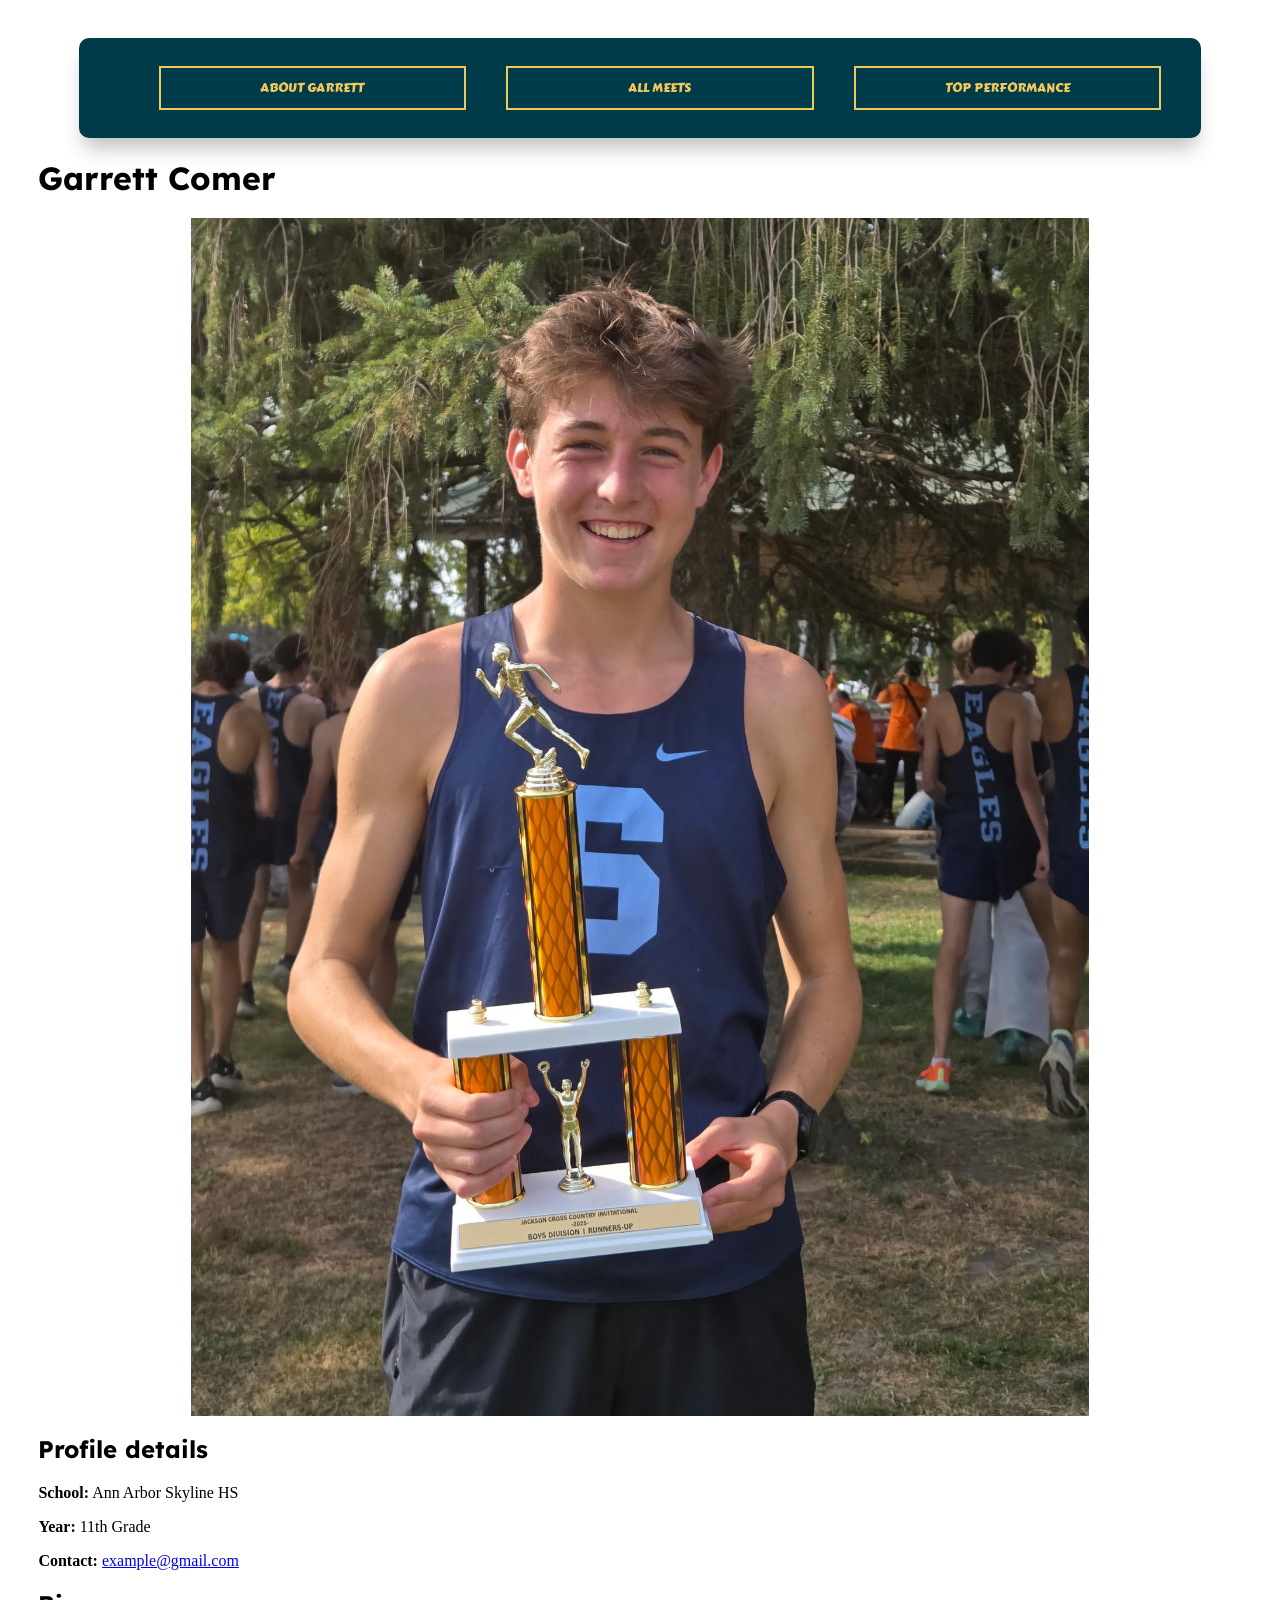
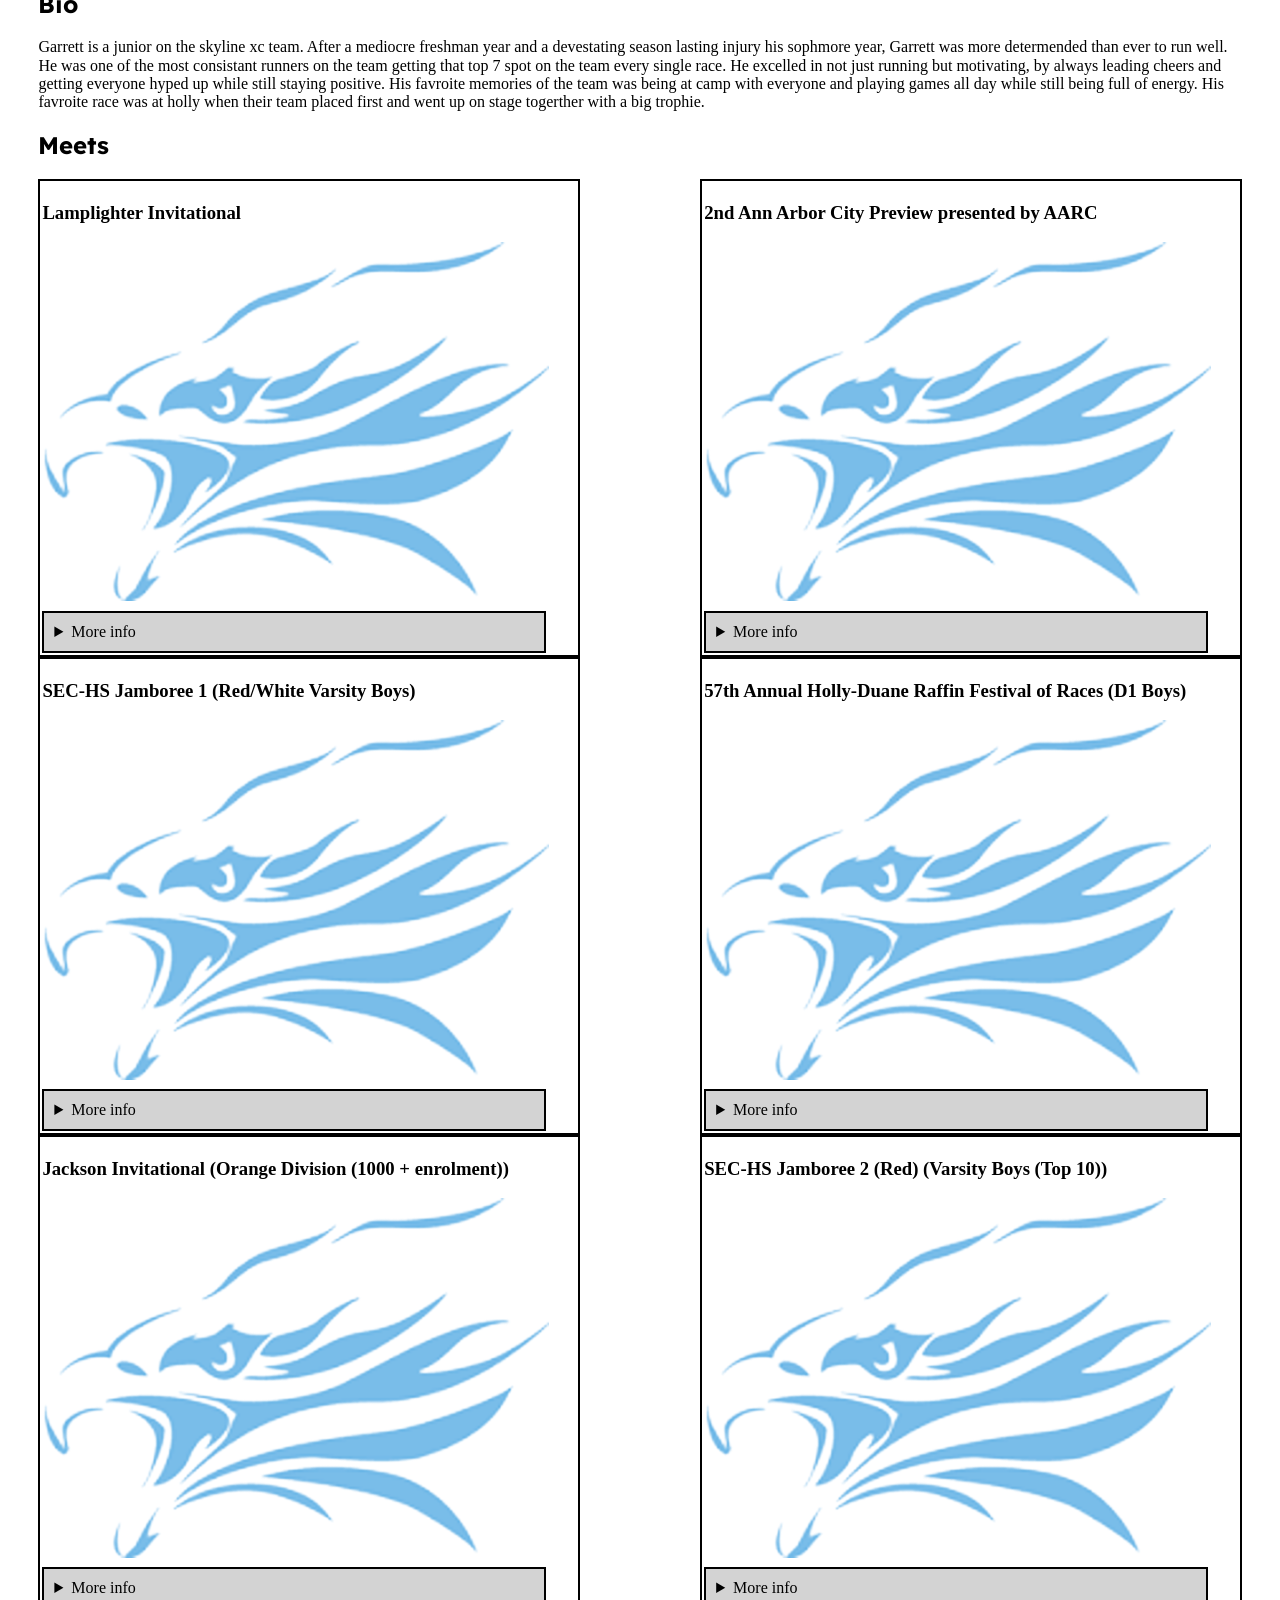
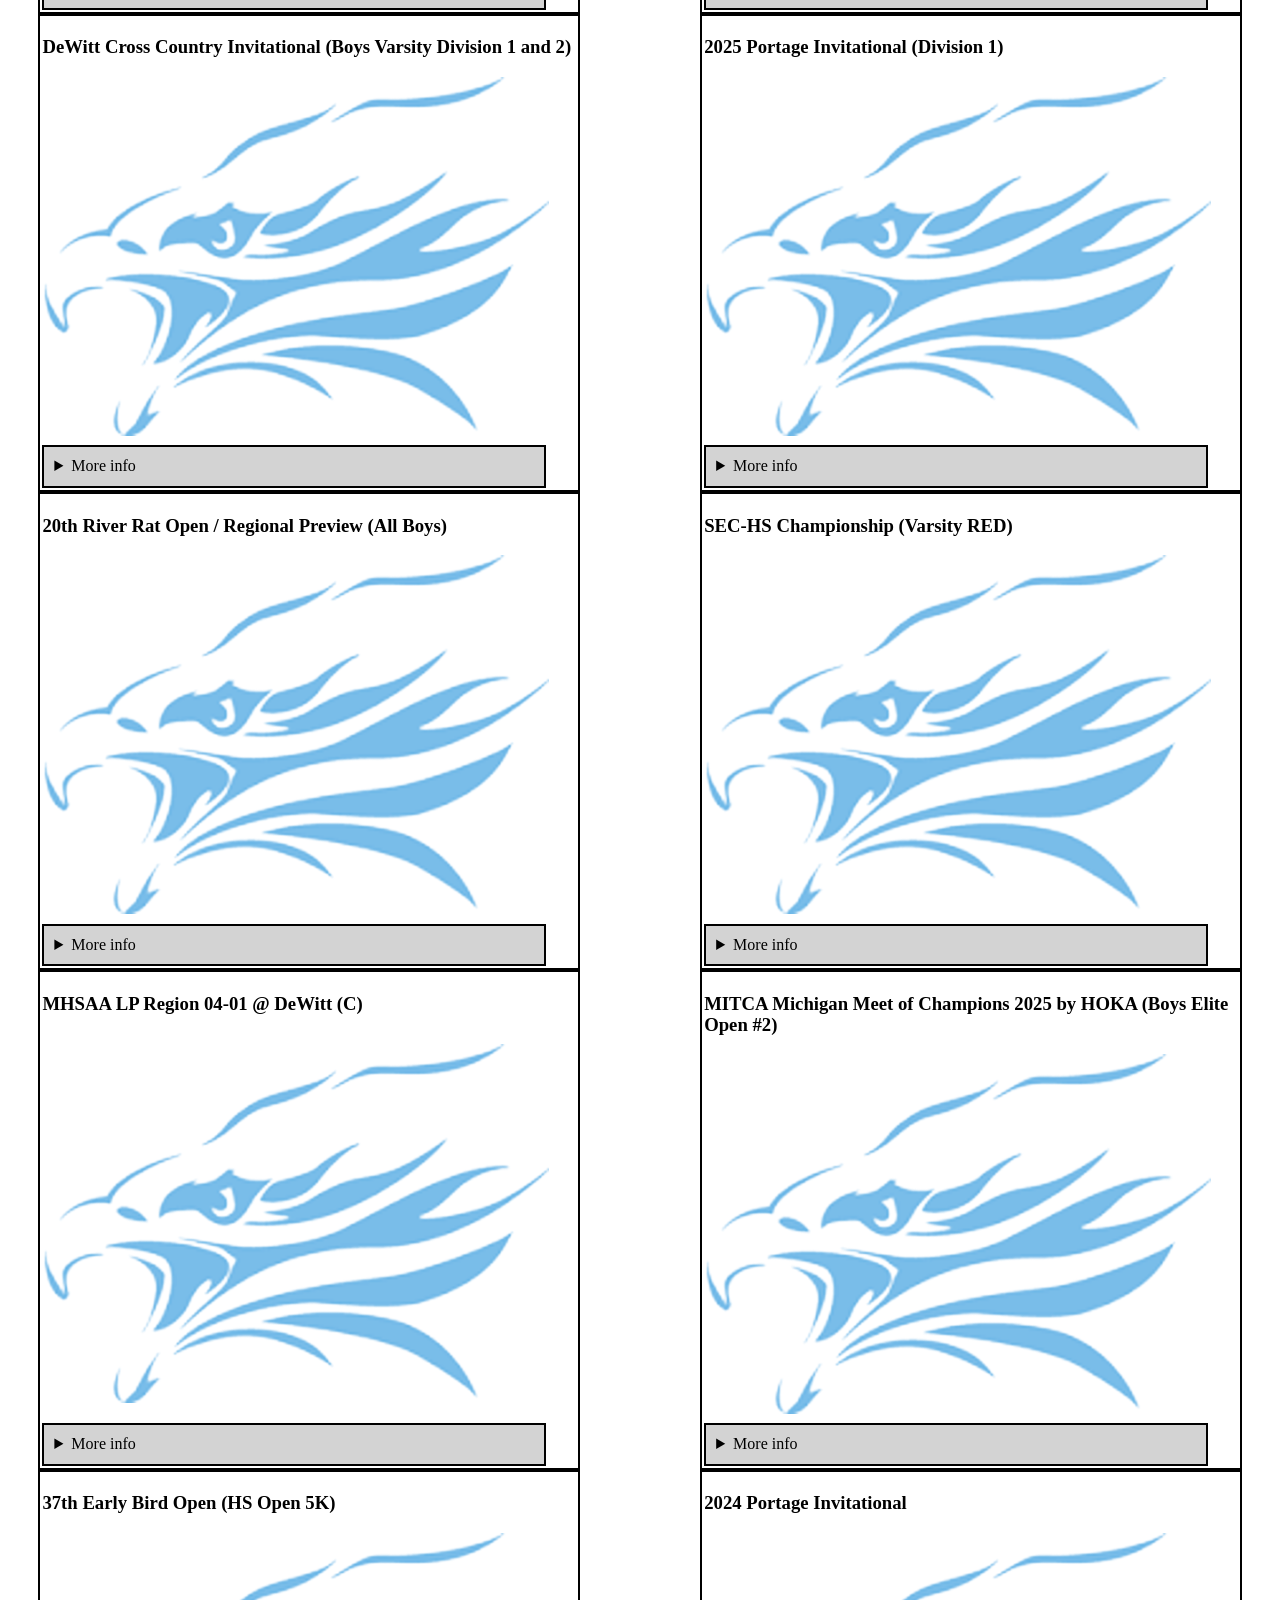
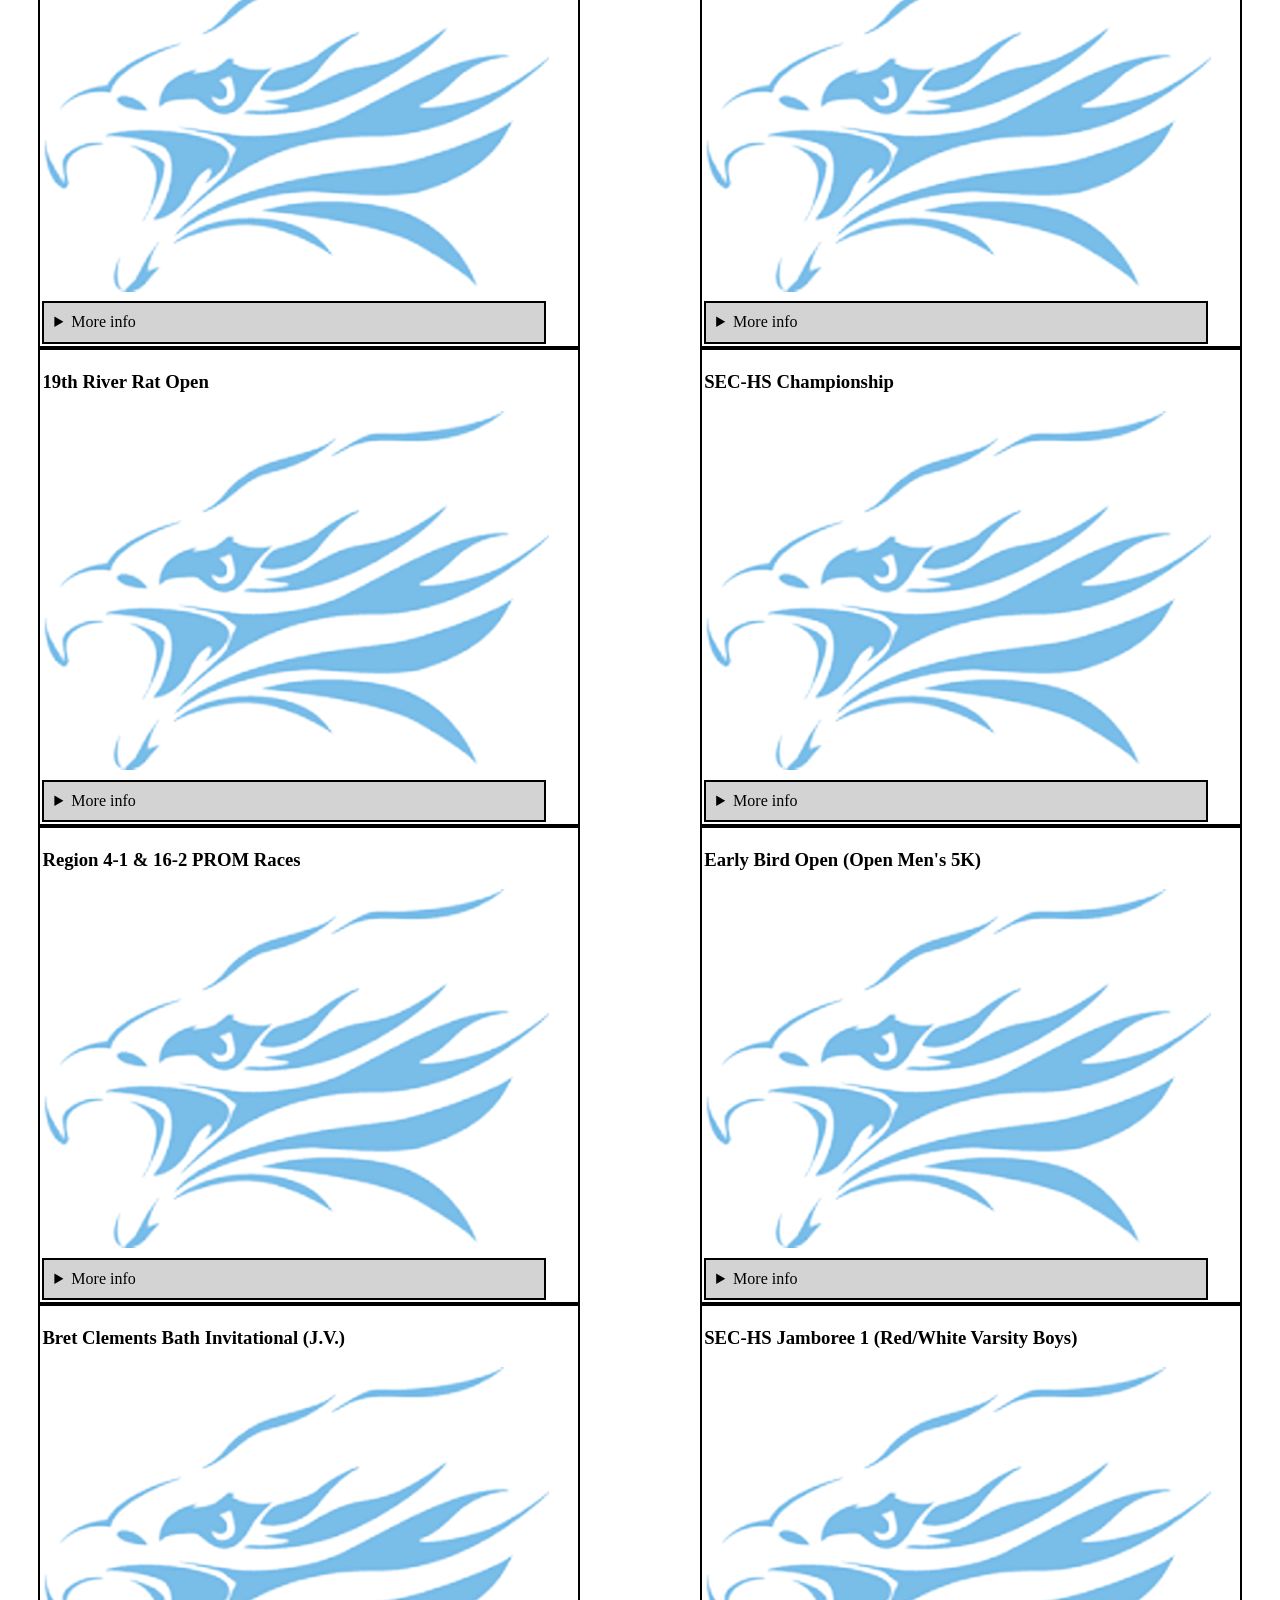
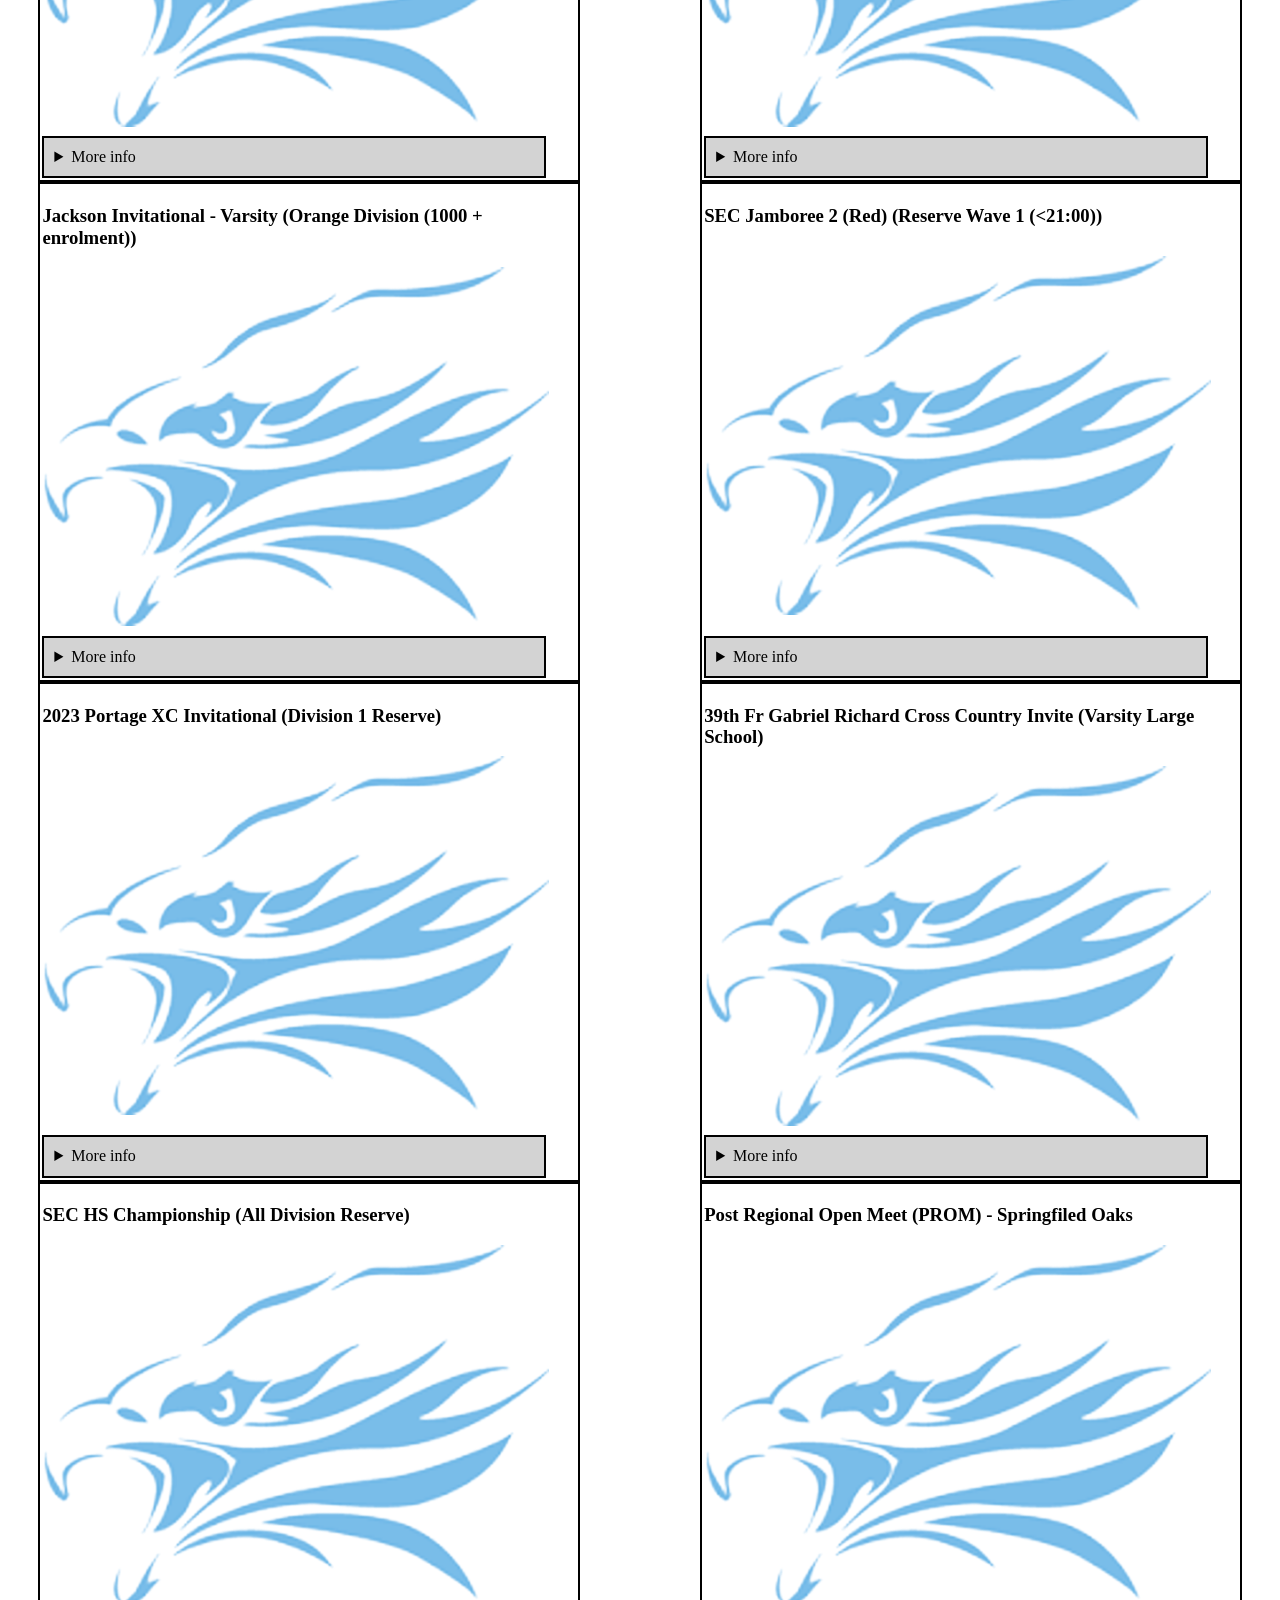
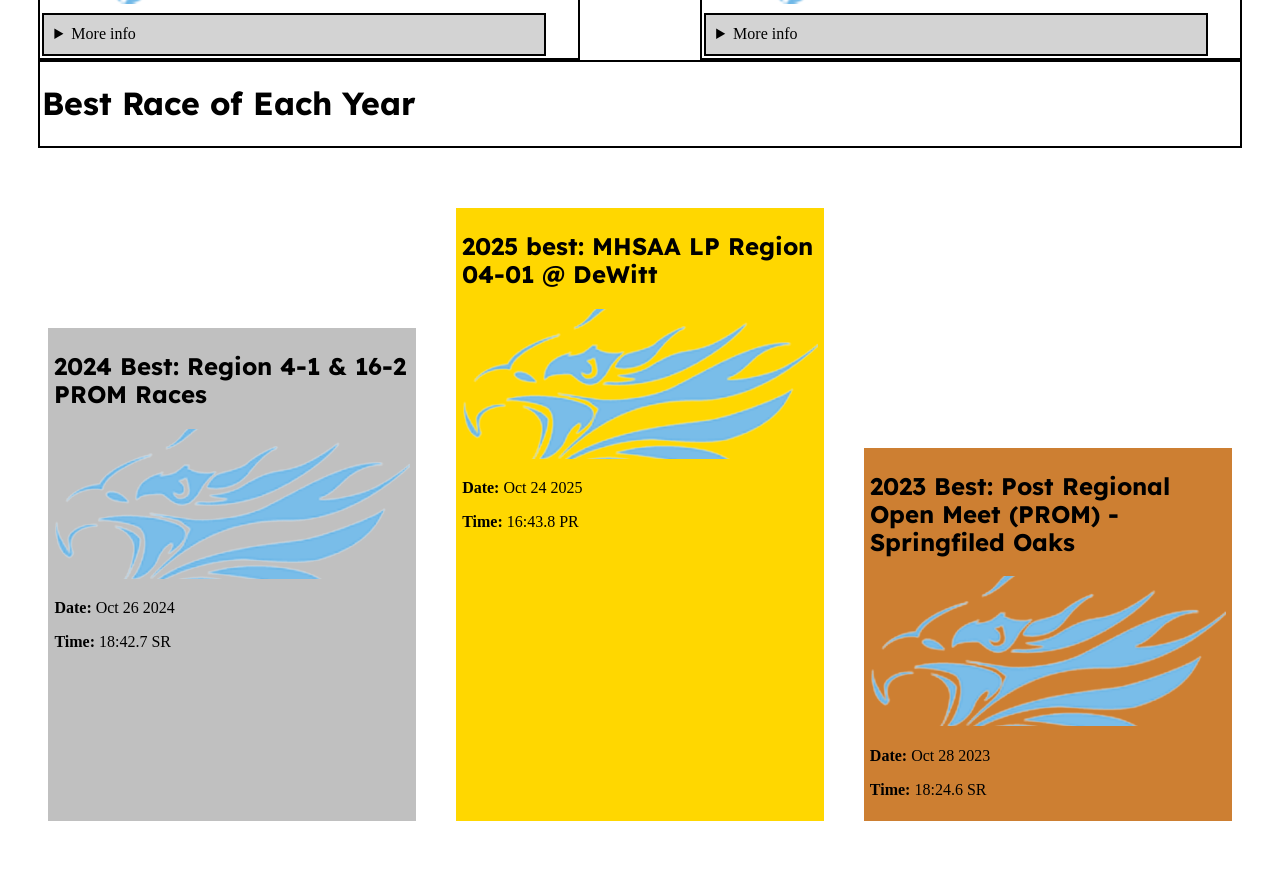
==== commit 446c6a63: "Add files via upload" ====
--- a/index.html
+++ b/index.html
@@ -558,51 +558,41 @@
       <article> <h1 id="podium">Best Race of Each Year </h1> </article>
     </div>
       <div class="podium">
-      <article class="gold">
+      <article class="gold box">
         <h2 id="meet-11-title"> 2025 best: MHSAA LP Region 04-01 @ DeWitt</h2>
     
           <div class="spacer">
             <img src="https://raw.githubusercontent.com/vannesschia/SI338/main/images/skyline_logo.jpg" onerror = "this.src ='images/skyline_logo.png'" alt="Photo from MHSAA LP Region 04-01 @ DeWitt (C)." loading="lazy" decoding="async">
           </div>
-         <details>
-            <summary>More info</summary>
+     
           <div id="race-details-11" class="race-details">
             <p><strong>Date:</strong> Oct 24 2025</p>
             <p><strong>Time:</strong> 16:43.8 PR</p>
-            <p><strong>Grade:</strong> 11</p>
-            <p><strong>Overall place:</strong> 31</p>
-          </div>
-          </details>
+          </div>
 </article>
-<article class = "silver">
+<article class = "silver box">
           <h2 id="meet-17-title"> 2024 Best: Region 4-1 & 16-2 PROM Races</h2>
           <div class="spacer">
             <img src="https://raw.githubusercontent.com/vannesschia/SI338/main/images/skyline_logo.jpg" onerror = "this.src ='images/skyline_logo.png'" alt="Garrett running in front of a crowd on dirt at the 2024 Region 4-1 & 16-2 PROM Races" loading="lazy" decoding="async">
           </div>
-         <details>
-            <summary>More info</summary>
+        
           <div id="race-details-17" class="race-details">
             <p><strong>Date:</strong> Oct 26 2024</p>
             <p><strong>Time:</strong> 18:42.7 SR</p>
-            <p><strong>Grade:</strong> 10</p>
-            <p><strong>Overall place:</strong> 23</p>
-          </div>
-          </details>
+           
+          </div>
 </article>
-<article class = bronze>
-          <h2 id="meet-26-title">Post Regional Open Meet (PROM) - Springfiled Oaks</h2>
+<article class = "bronze box">
+          <h2 id="meet-26-title"> 2023 Best: Post Regional Open Meet (PROM) - Springfiled Oaks</h2>
             <div class="spacer">
             <img src="https://si339.github.io/ClientData/21615274/2023EarlyBirdOpen.jpg" onerror = "this.src ='images/skyline_logo.png'" alt="Garrett pictured crossing finish line with teammate at the 2023 Post Regional Open Meet" loading="lazy" decoding="async">
           </div>
-         <details>
-            <summary>More info</summary>
+           
           <div id="race-details-26" class="race-details">
             <p><strong>Date:</strong> Oct 28 2023</p>
             <p><strong>Time:</strong> 18:24.6 SR</p>
-            <p><strong>Grade:</strong> 9</p>
-            <p><strong>Overall place:</strong> 13</p>
-          </div>
-          </details>
+           
+          </div>
           </article>
           </div>
       </section>  
--- a/css/style.css
+++ b/css/style.css
@@ -12,15 +12,6 @@
 h1,h2 {
     font-family: 'Lexend';
 }
-
-
-/* .profile-grid {
-  display: flex;
-  flex-direction: row;
-  align-items: center;
-  text-align: center;
-  gap: 14px;
-} */
 
 header img{
     width: 80%;
@@ -95,26 +86,6 @@
 li:hover:before {
   width: 120%;
 }
-/* 
-li:nth-child(2):before {
-  transform: skew(-20deg);
-}
-
-.item:nth-child(3):before {
-  transform: skew(0deg);
-}
-
-.item:nth-child(4):before {
-  width: 180px;
-  height: 0%;
-  bottom: 0px;
-  transition: height 400ms ease;
-} */
-
-
-
-
-
 
 
 .skip a{
@@ -135,10 +106,19 @@
     width: 95%;
     max-height: 50vh;
 }
+
+.spacer img{
+    transition: 1s all;
+
+}
+.spacer img:active{
+    transform: scale(1.2);
+}
+
 .meet-grid{
     display:grid; 
-    grid-template-columns: repeat(3, 30%);
-
+        grid-template-columns: repeat(2, 45%);
+    justify-content: space-between;
 }
 
 article{
@@ -176,6 +156,7 @@
     grid-row: 1/span 3; 
     border: 4px solid gold;
     background-color: #fffdf0;
+    
 }
 
 .silver { 
@@ -192,7 +173,30 @@
     background-color: #faf4ee;
 }
 
-/* Ensure images inside the podium don't break the layout */
+.box {
+    margin: 10px;
+    display: inline-block;
+    opacity: 0; /* Start hidden */
+    animation-name: fadeInSlide;
+    animation-duration: 1s;
+    animation-fill-mode: forwards; /* Keep final state */
+    animation-timing-function: ease-in-out;
+  }
+
+  .gold { background-color: gold; animation-delay: 2s; }
+  .silver { background-color: silver; animation-delay: 1s; }
+  .bronze { background-color: #cd7f32; animation-delay: 0s; }
+
+  @keyframes fadeInSlide {
+    from {
+      opacity: 0;
+      transform: translateY(20px);
+    }
+    to {
+      opacity: 1;
+      transform: translateY(0);
+    }
+  }
 
 .podium img {
     width: 100%;
@@ -209,47 +213,11 @@
     color: #444;
 }
 
-.a {
-		grid-column-start: 1;
-		grid-column-end: -1;
-
-	}
-	.b {
-/* 		grid-column-start: 2;
-		grid-column-end: 3; */
-/* 		grid-row-start: 2;
-		grid-row-end: 3; */
-	}
-	.c {
-/* 		grid-column-start: 3;
-		grid-column-end: 4; */
-/*  		grid-row-start: 2;
-		grid-row-end: 3;  */
-	}
-	.d {
-/* 		grid-column-start: 1;
-		grid-column-end: 2; */
-/* 		grid-row-start: 1;
-		grid-row-end: 2; */
-	}
-	.e {
-/* 		grid-column-start: 1;
-		grid-column-end: 2; */
-/* 		grid-row-start: 2;
-		grid-row-end: 3; */
-	}
-	.f {
-/* 		grid-column-start: 3;
-		grid-column-end: 4; */
-/* 		grid-row-start: 1;
-		grid-row-end: 2; */
-	}
-
 
 .meet-card{
     display: flex;
+
     flex-direction: column;
-    align-content:center;
     justify-content: space-between;
 }
 
@@ -260,6 +228,9 @@
     summary{
         transition:none;   
     }
+    .spacer img:active{
+        transform: none
+    }
 }
 
 @media(hover:hover) and (pointer:flex){
@@ -267,7 +238,20 @@
         background:yellow;
     }
 }
-/* 
-body, nontouch, summary:hover{
-
-} */+
+@media (prefers-color-scheme: dark){
+    nav{
+        background:lightblue;
+    }
+    li a{
+        color:black;
+    }
+   
+}
+ul{
+  width: 100%;
+  list-style: none;
+  display: flex;
+  justify-content: flex-start;
+  align-items: center;
+}
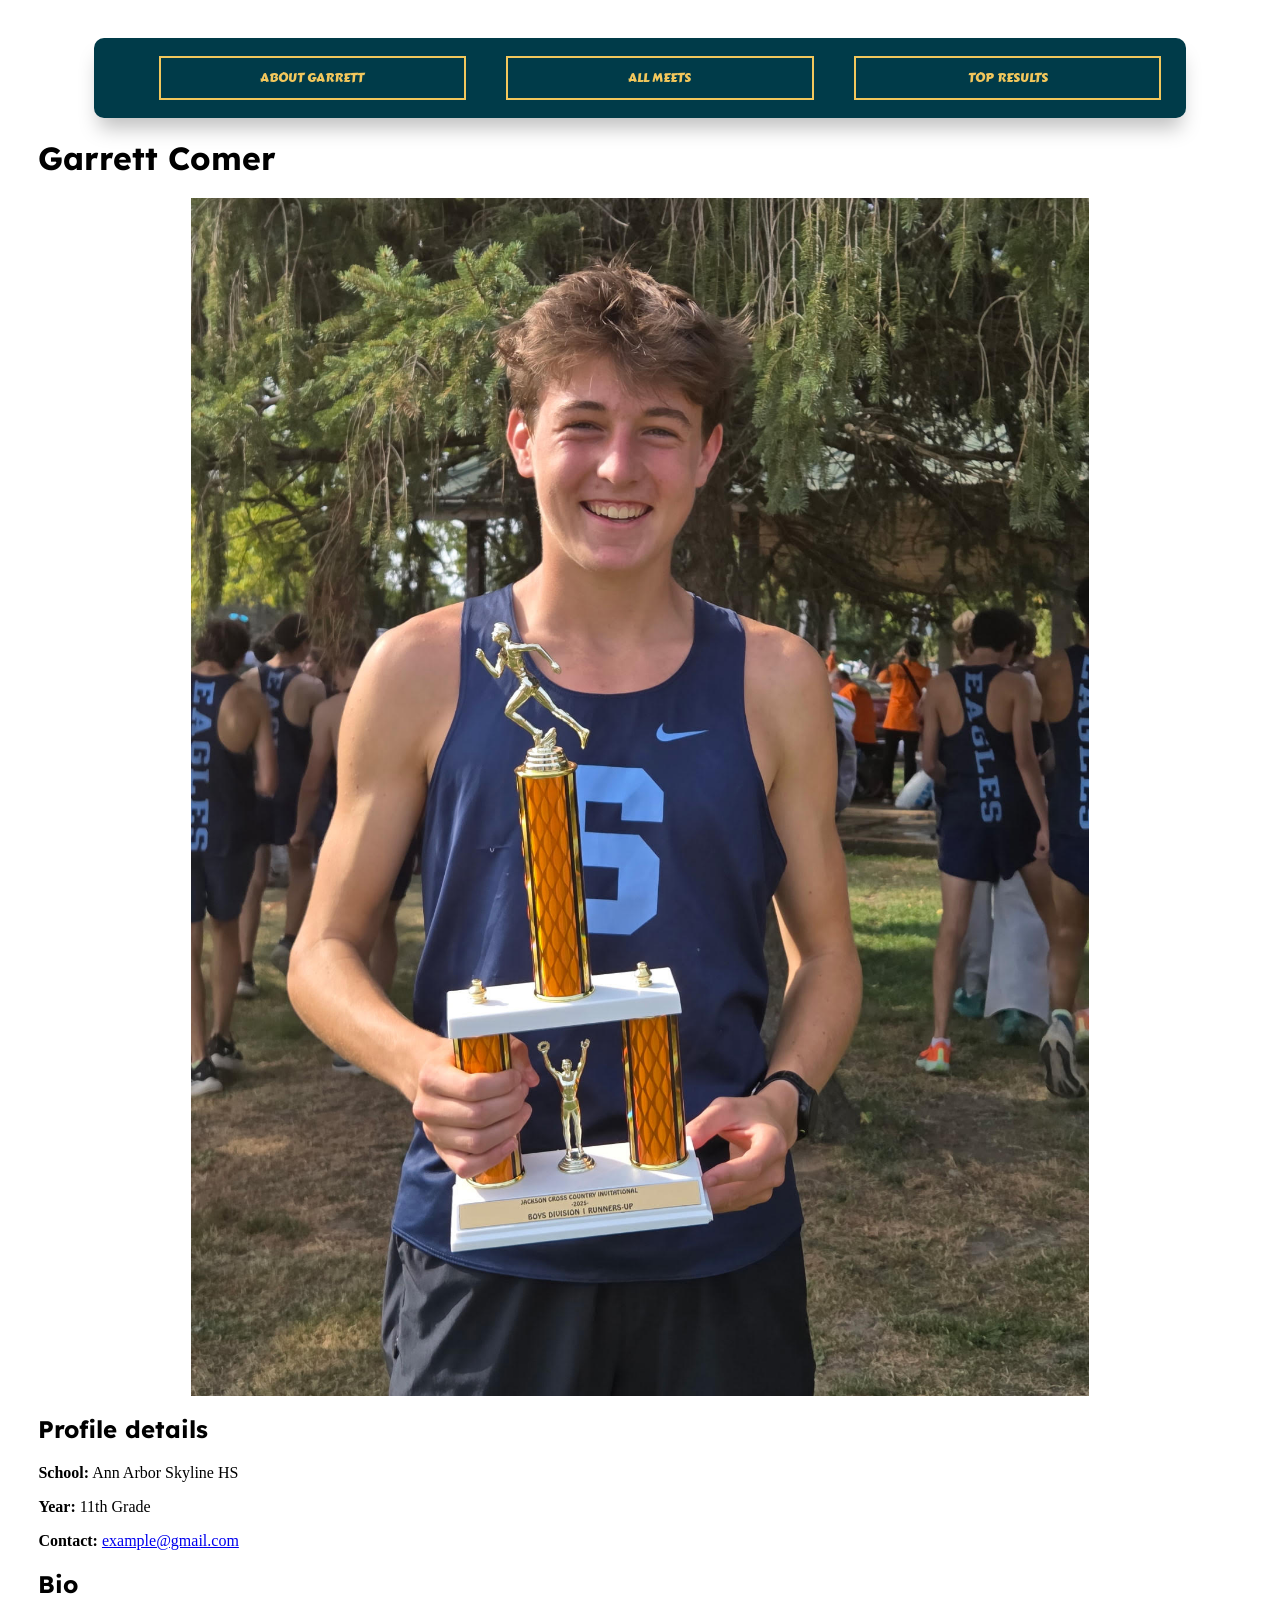
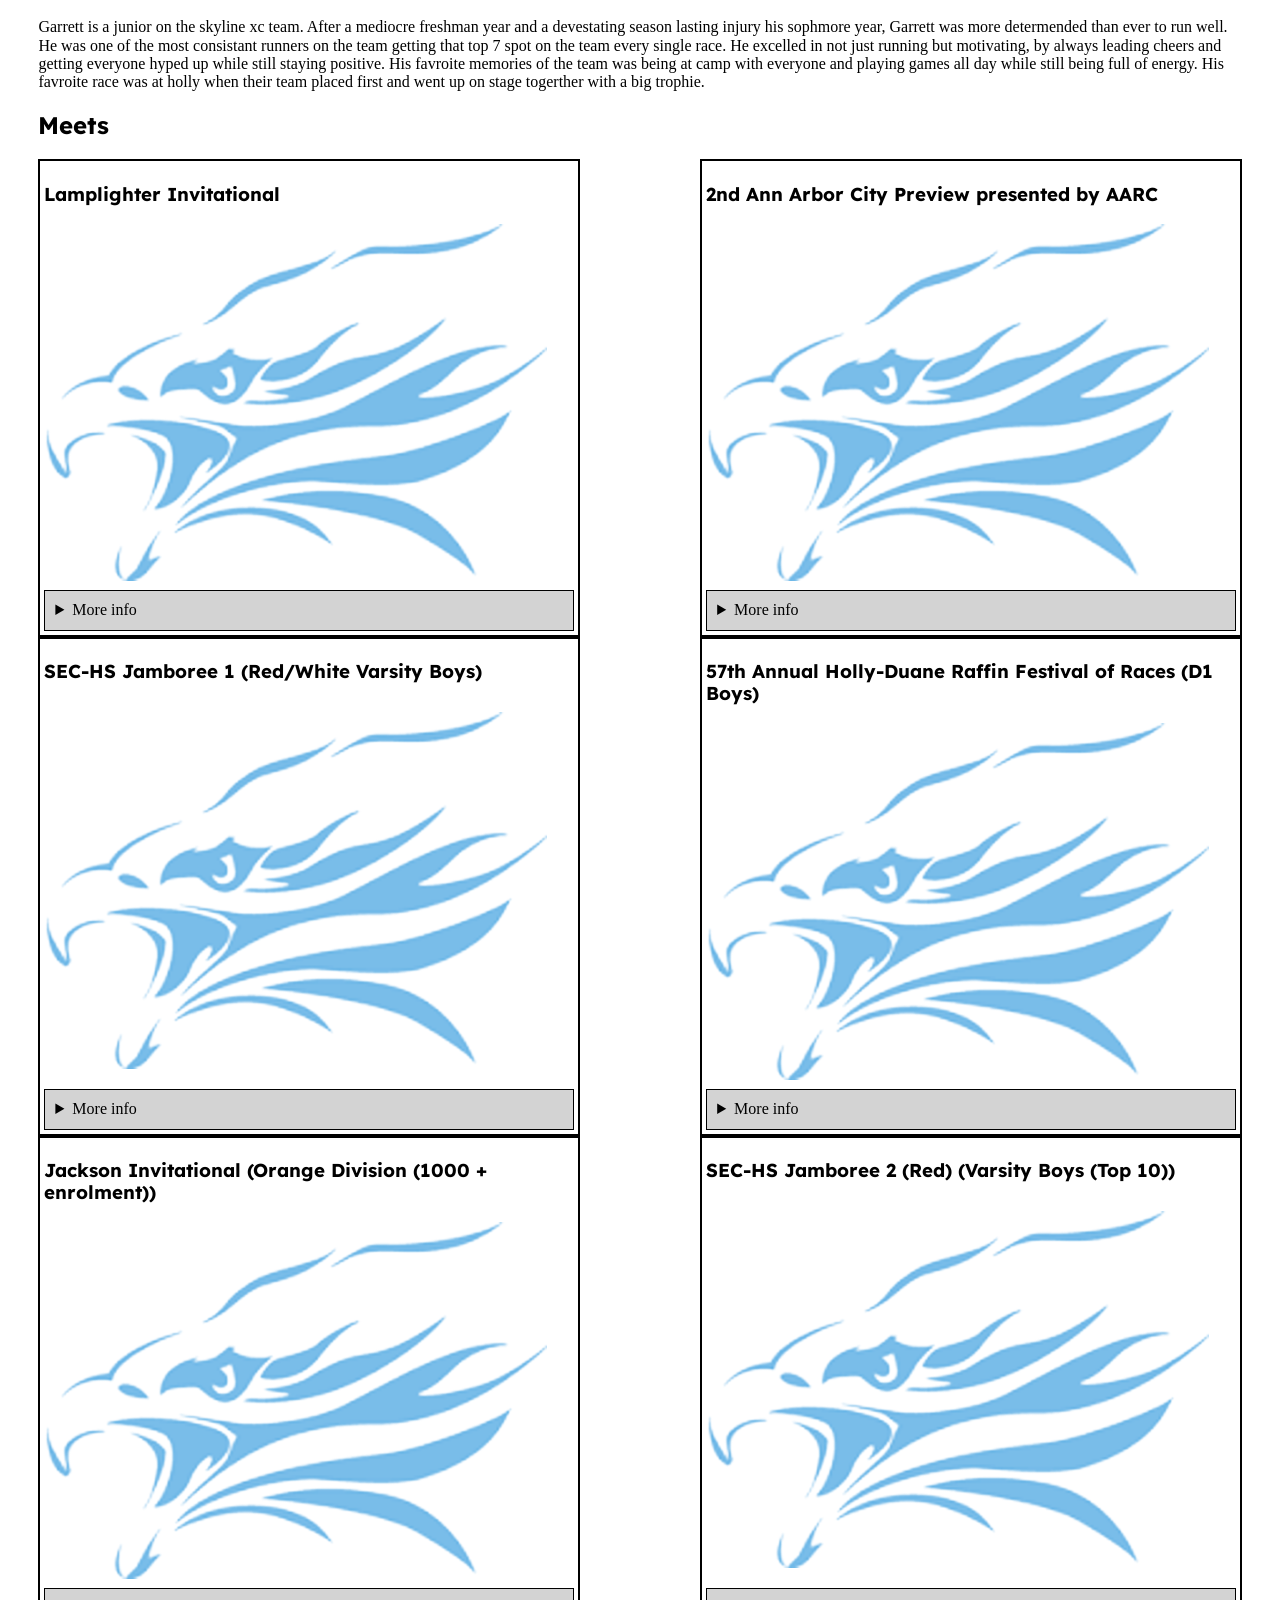
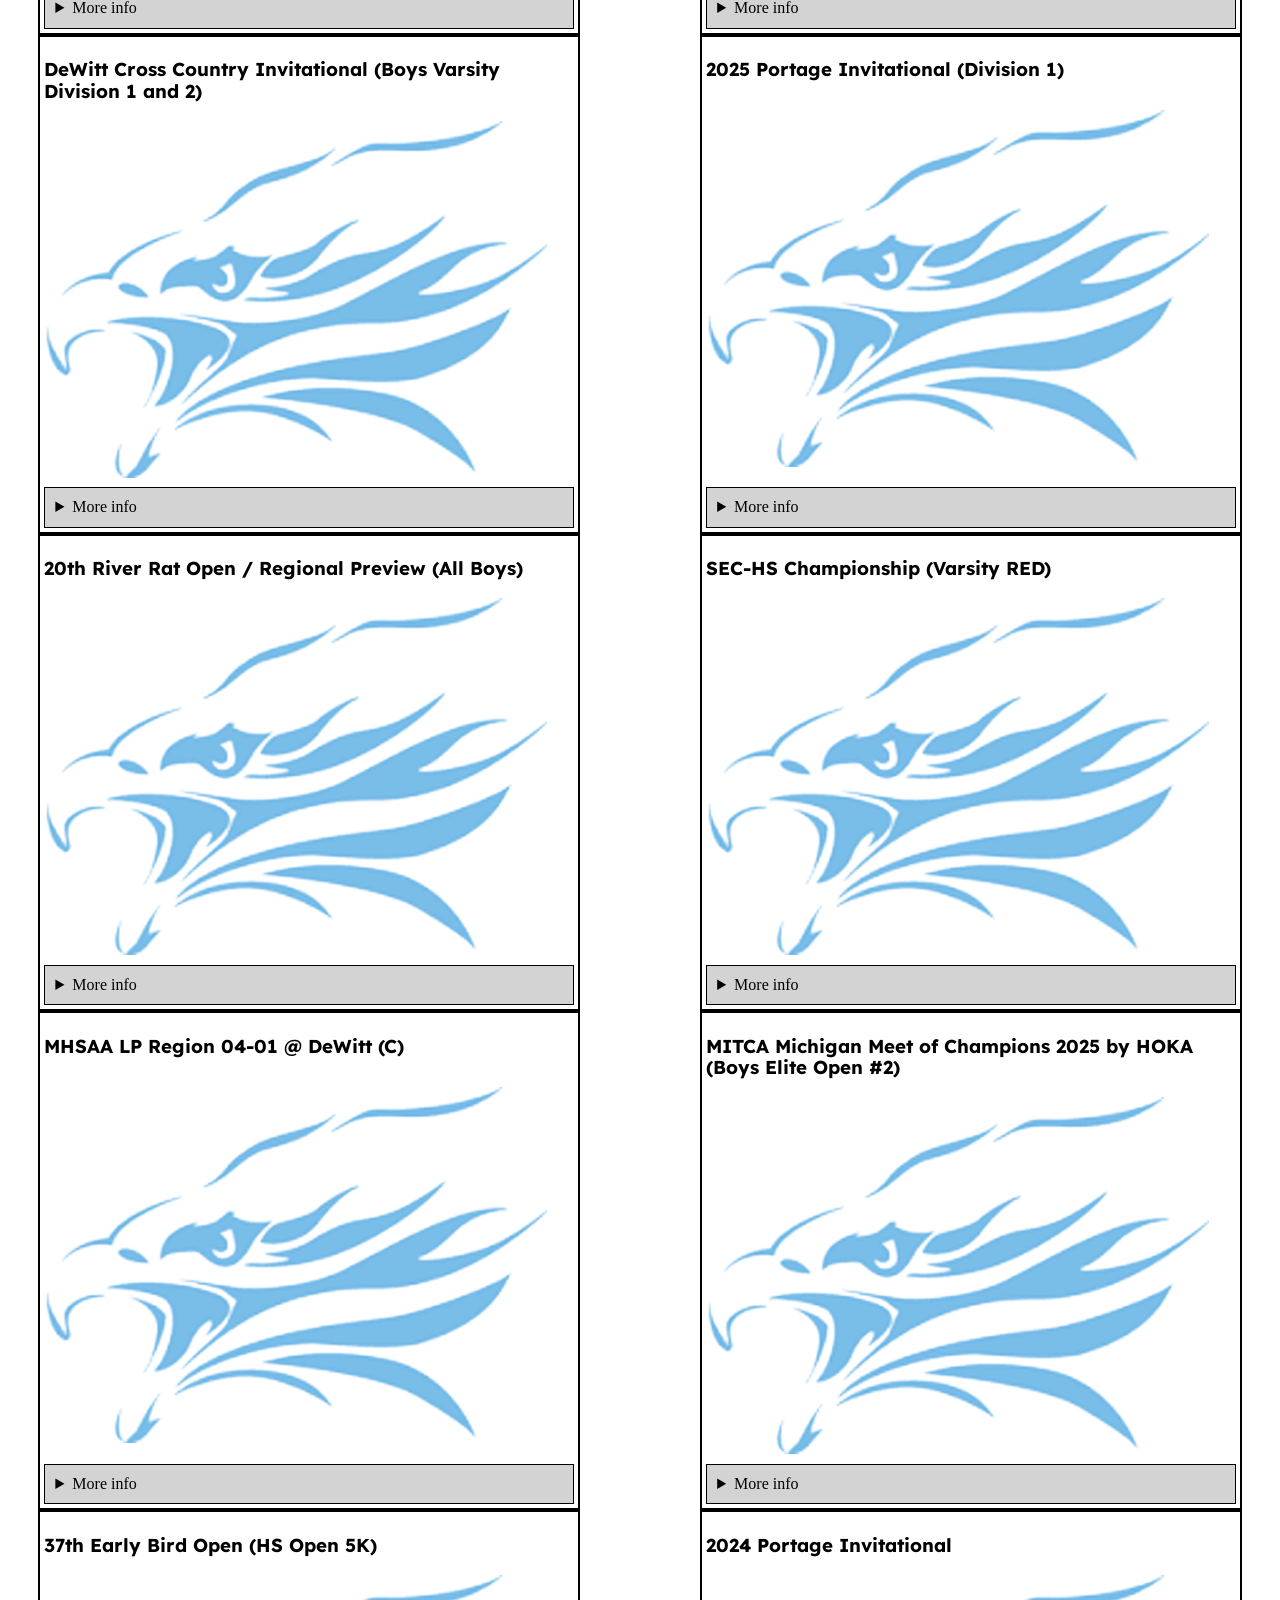
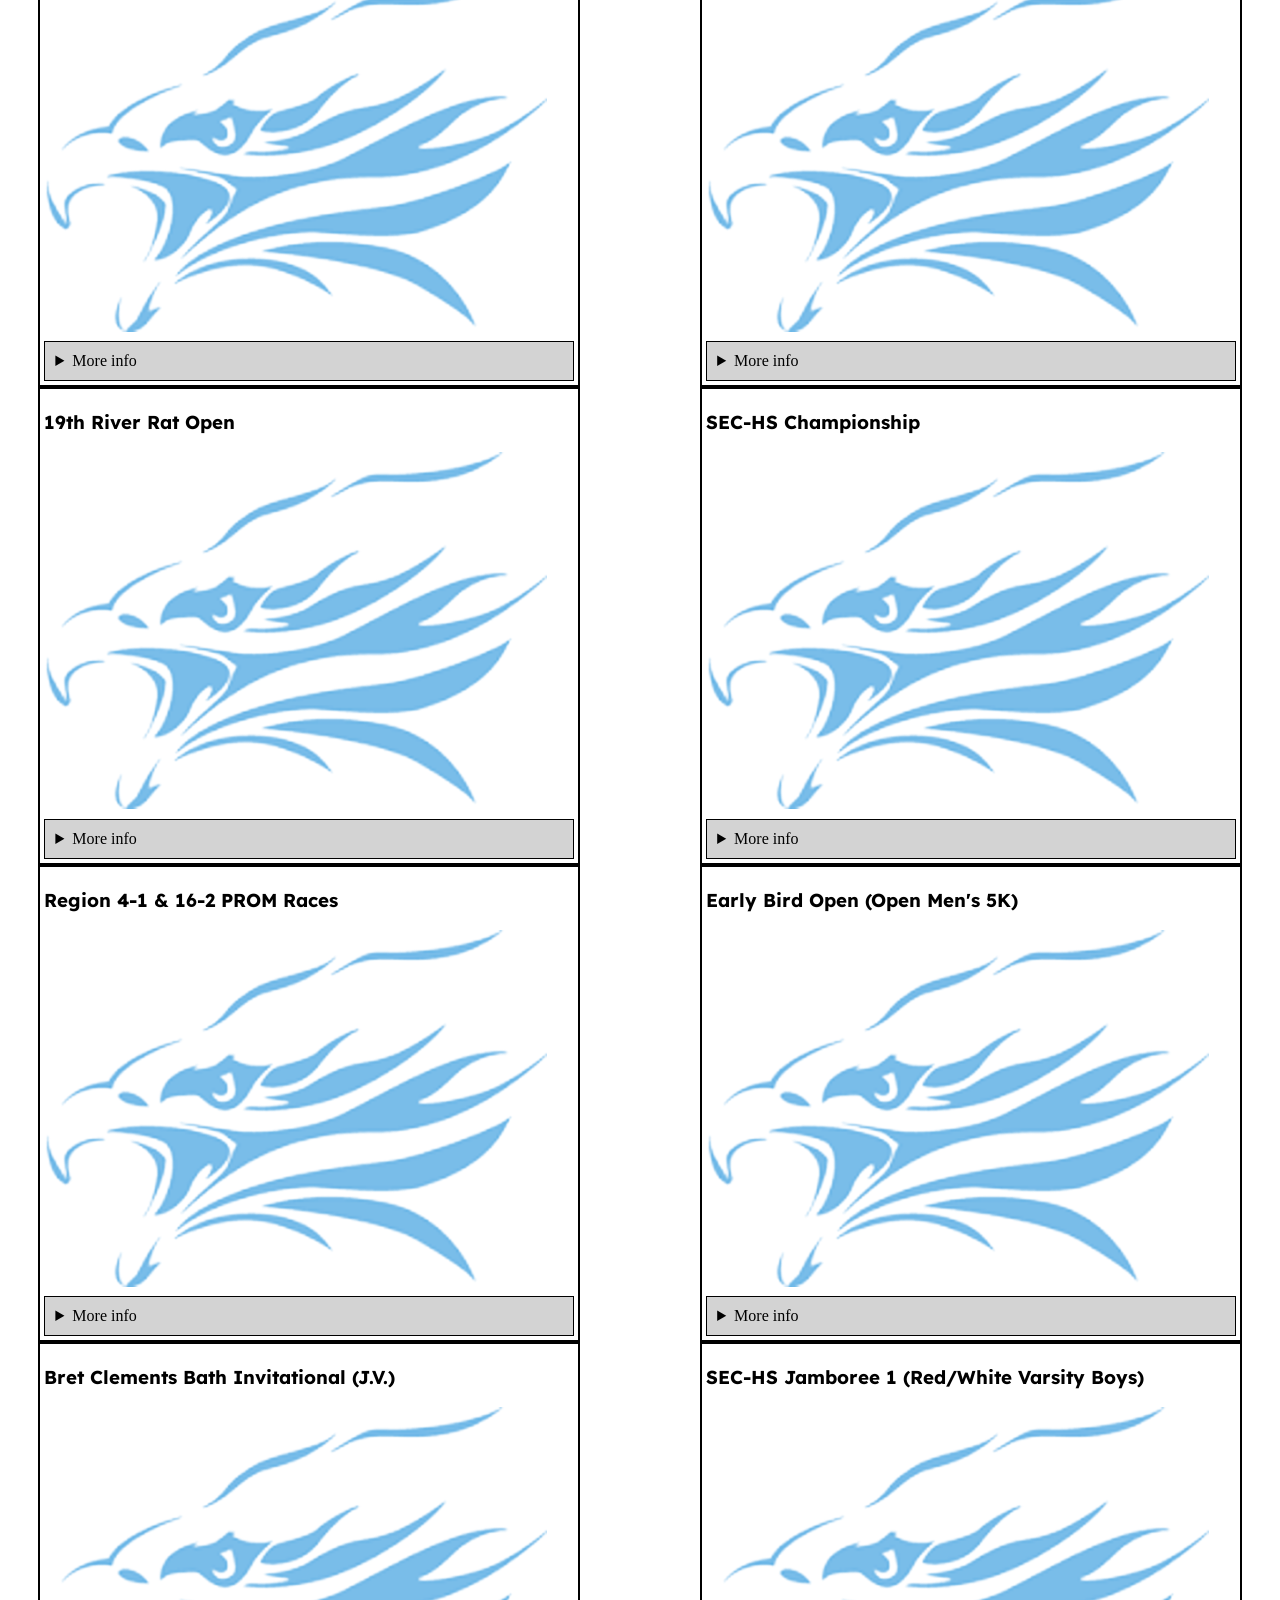
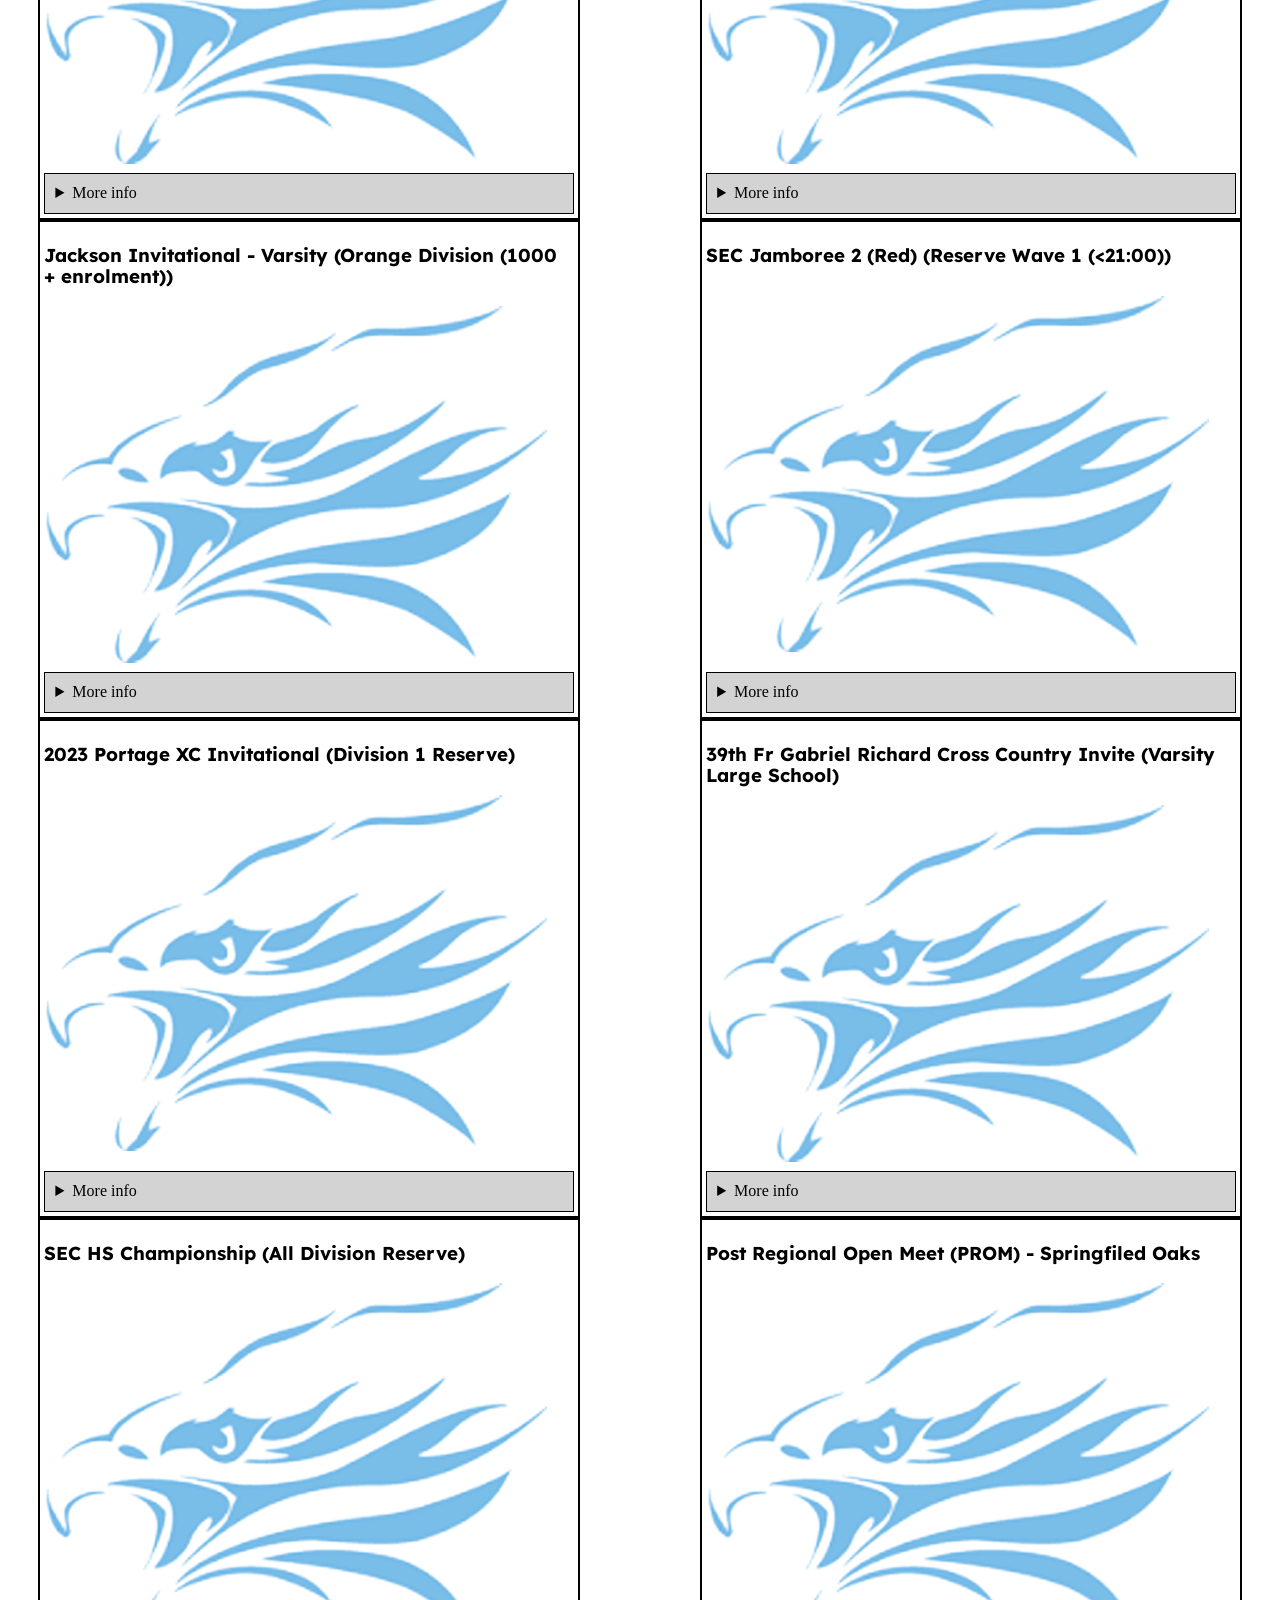
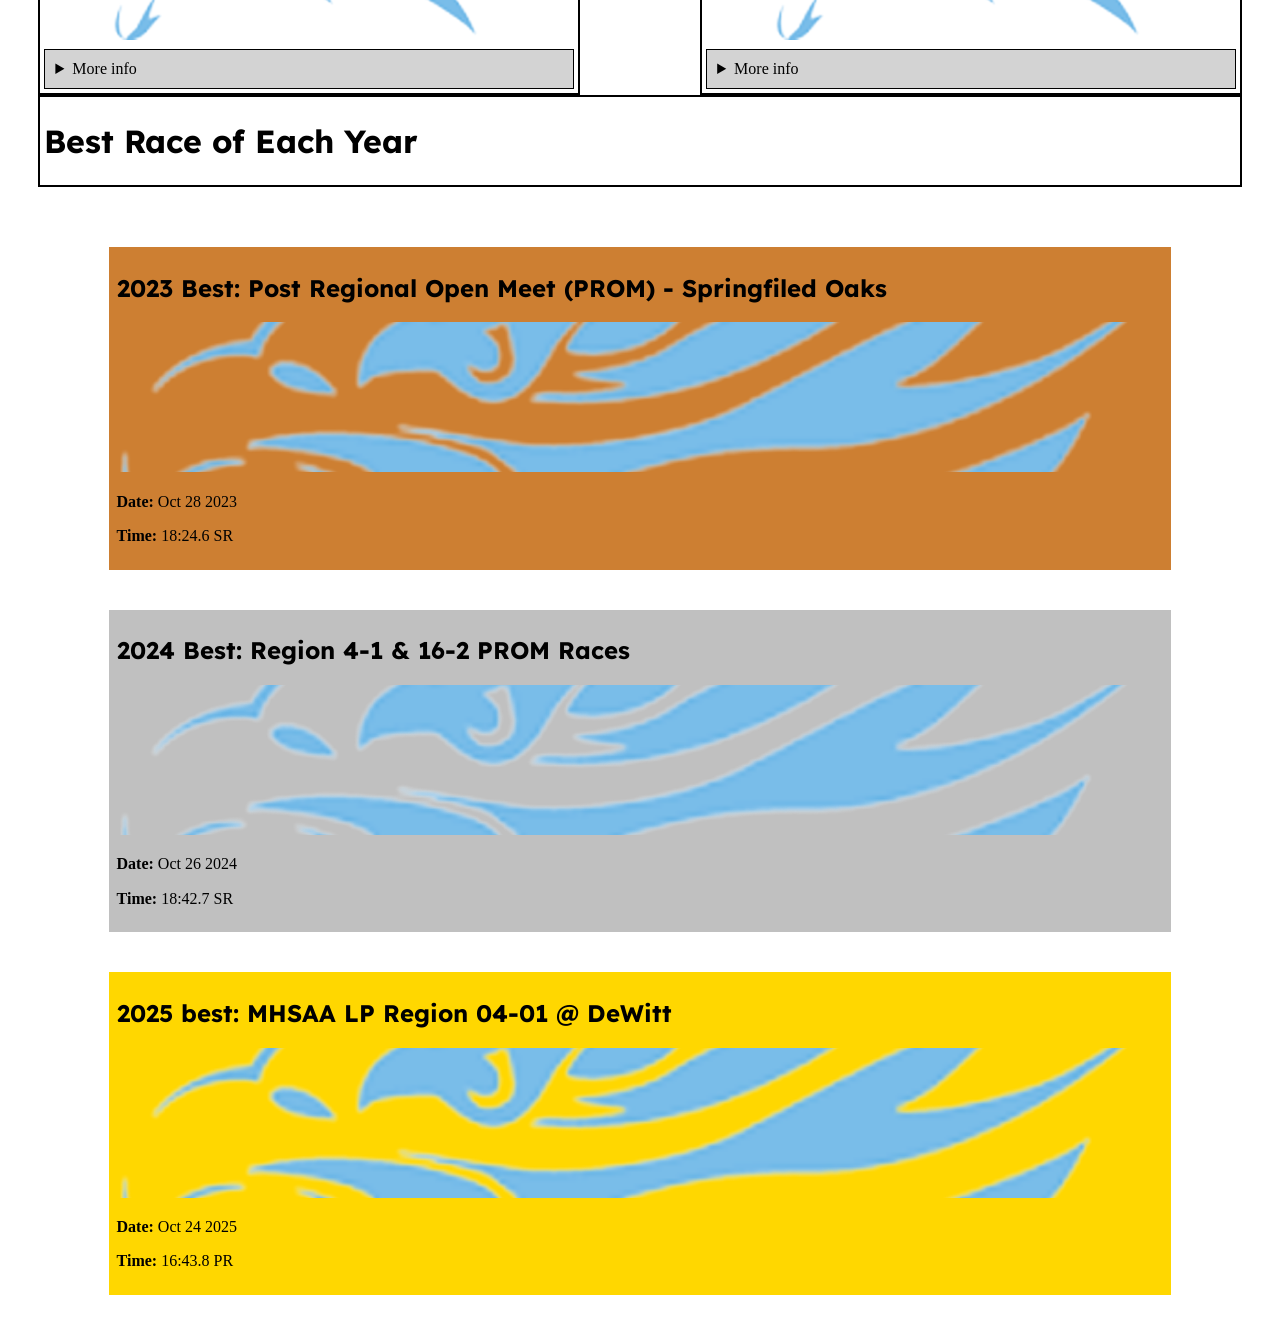
==== commit ccaba640: "Add files via upload" ====
--- a/index.html
+++ b/index.html
@@ -6,8 +6,9 @@
   <meta name="viewport" content="width=device-width, initial-scale=1" />
   <link href='https://fonts.googleapis.com/css?family=Lexend' rel='stylesheet'>
   <link href='https://fonts.googleapis.com/css?family=Carter One' rel='stylesheet'>
-
-  <title>Athlete Profile</title>
+  <link rel="shortcut icon" href="images/cover_photo.jpg" type="image/jpg">
+
+  <title>Garrett's Profile</title>
   <link rel="stylesheet" href="css/reset.css" />
   <link rel="stylesheet" href="css/style.css">
   <!-- <link rel="stylesheet" href="css/responsive.css"> -->
@@ -20,7 +21,7 @@
       <ul>
         <li><a href= "#profile"> About Garrett</a></li>
       <li><a href= "#main"> All meets</a></li>
-      <li><a href= "#podium"> Top Performance</a></li>
+      <li><a href= "#podium"> Top Results</a></li>
       </ul>
   </nav>
 
--- a/css/style.css
+++ b/css/style.css
@@ -1,3 +1,4 @@
+
 body{
     box-sizing: border-box;
     margin: 1%;
@@ -11,6 +12,11 @@
 
 h1,h2 {
     font-family: 'Lexend';
+
+}
+
+h3{
+    font-family:'Lexend';
 }
 
 header img{
@@ -24,7 +30,7 @@
   display: flex;
   justify-content: center;
   align-items: center;
-  padding: 10px 20px;
+  padding: 0px 5px;
   height: 80px;
   width: 90%;
   border-radius: 10px;
@@ -42,8 +48,6 @@
   justify-content: flex-start;
   align-items: center;
 }
-
-
 
 li {
   position: relative;
@@ -117,20 +121,20 @@
 
 .meet-grid{
     display:grid; 
-        grid-template-columns: repeat(2, 45%);
+    grid-template-columns: repeat(2, 45%);
     justify-content: space-between;
 }
 
 article{
-    padding: 2px;
+    padding: 4px;
     border: 2px solid black;
 }
 
 summary{
-    width: 90%;
+    width: auto;
     padding: 10px;
     margin-top: 5px;
-    border: solid black 2px;
+    border: solid black 1px;
     background-color:lightgrey;
     align-items: center;
     transition: background-color 1s ease;
@@ -144,42 +148,50 @@
 
 .podium {
     display: grid;
-    grid-template-columns: 1fr 1fr 1fr; 
-    grid-template-rows: 100px 100px 1fr; 
+    /* grid-template-columns: 1fr 1fr 1fr;  */
+    /* grid-template-rows: 100px 100px 1fr;  */
+    grid-template-columns: 90%;
     gap: 20px;
     margin-top: 50px;
-  
-}
+    justify-content: center;
+}
+
 
 .gold { 
-    grid-column: 2; 
-    grid-row: 1/span 3; 
+    /* grid-column: 2; 
+    grid-row: 1/span 3;  */
+    grid-row: 3;
     border: 4px solid gold;
     background-color: #fffdf0;
     
 }
 
 .silver { 
-    grid-column:1;
-    grid-row: 2 /span 2;
+    /* grid-column:1;
+    grid-row: 2 /span 2; */
+        grid-row: 2;
+
     border: 4px solid silver;
     background-color: #f5f5f5;
 }
 
 .bronze { 
-    grid-column: 3;
-    grid-row: 3;
+    /* grid-column: 3;
+    grid-row: 3; */
+    grid-row: 1;
+
     border: 4px solid #cd7f32;
     background-color: #faf4ee;
 }
 
+/* below code for animation inspired by Colleen and W3S */
 .box {
     margin: 10px;
     display: inline-block;
-    opacity: 0; /* Start hidden */
+    opacity: 0; 
     animation-name: fadeInSlide;
     animation-duration: 1s;
-    animation-fill-mode: forwards; /* Keep final state */
+    animation-fill-mode: forwards; 
     animation-timing-function: ease-in-out;
   }
 
@@ -204,19 +216,10 @@
     max-height: 150px;
     object-fit: cover;
 }
-*/
-.podium {
-    display: grid;
-    grid-template-columns: repeat(3, 1fr);
-    align-items: end; /* Keeps them sitting on the floor */
-    background-color: yellow;
-    color: #444;
-}
 
 
 .meet-card{
     display: flex;
-
     flex-direction: column;
     justify-content: space-between;
 }
@@ -229,7 +232,7 @@
         transition:none;   
     }
     .spacer img:active{
-        transform: none
+        transform: none;
     }
 }
 
@@ -248,10 +251,3 @@
     }
    
 }
-ul{
-  width: 100%;
-  list-style: none;
-  display: flex;
-  justify-content: flex-start;
-  align-items: center;
-}
--- a/css/responsive.css
+++ b/css/responsive.css
@@ -7,6 +7,9 @@
         margin:auto
     }
 
+    nav{
+        padding: 10px 20px;
+    }
     
 
     .profile-grid{
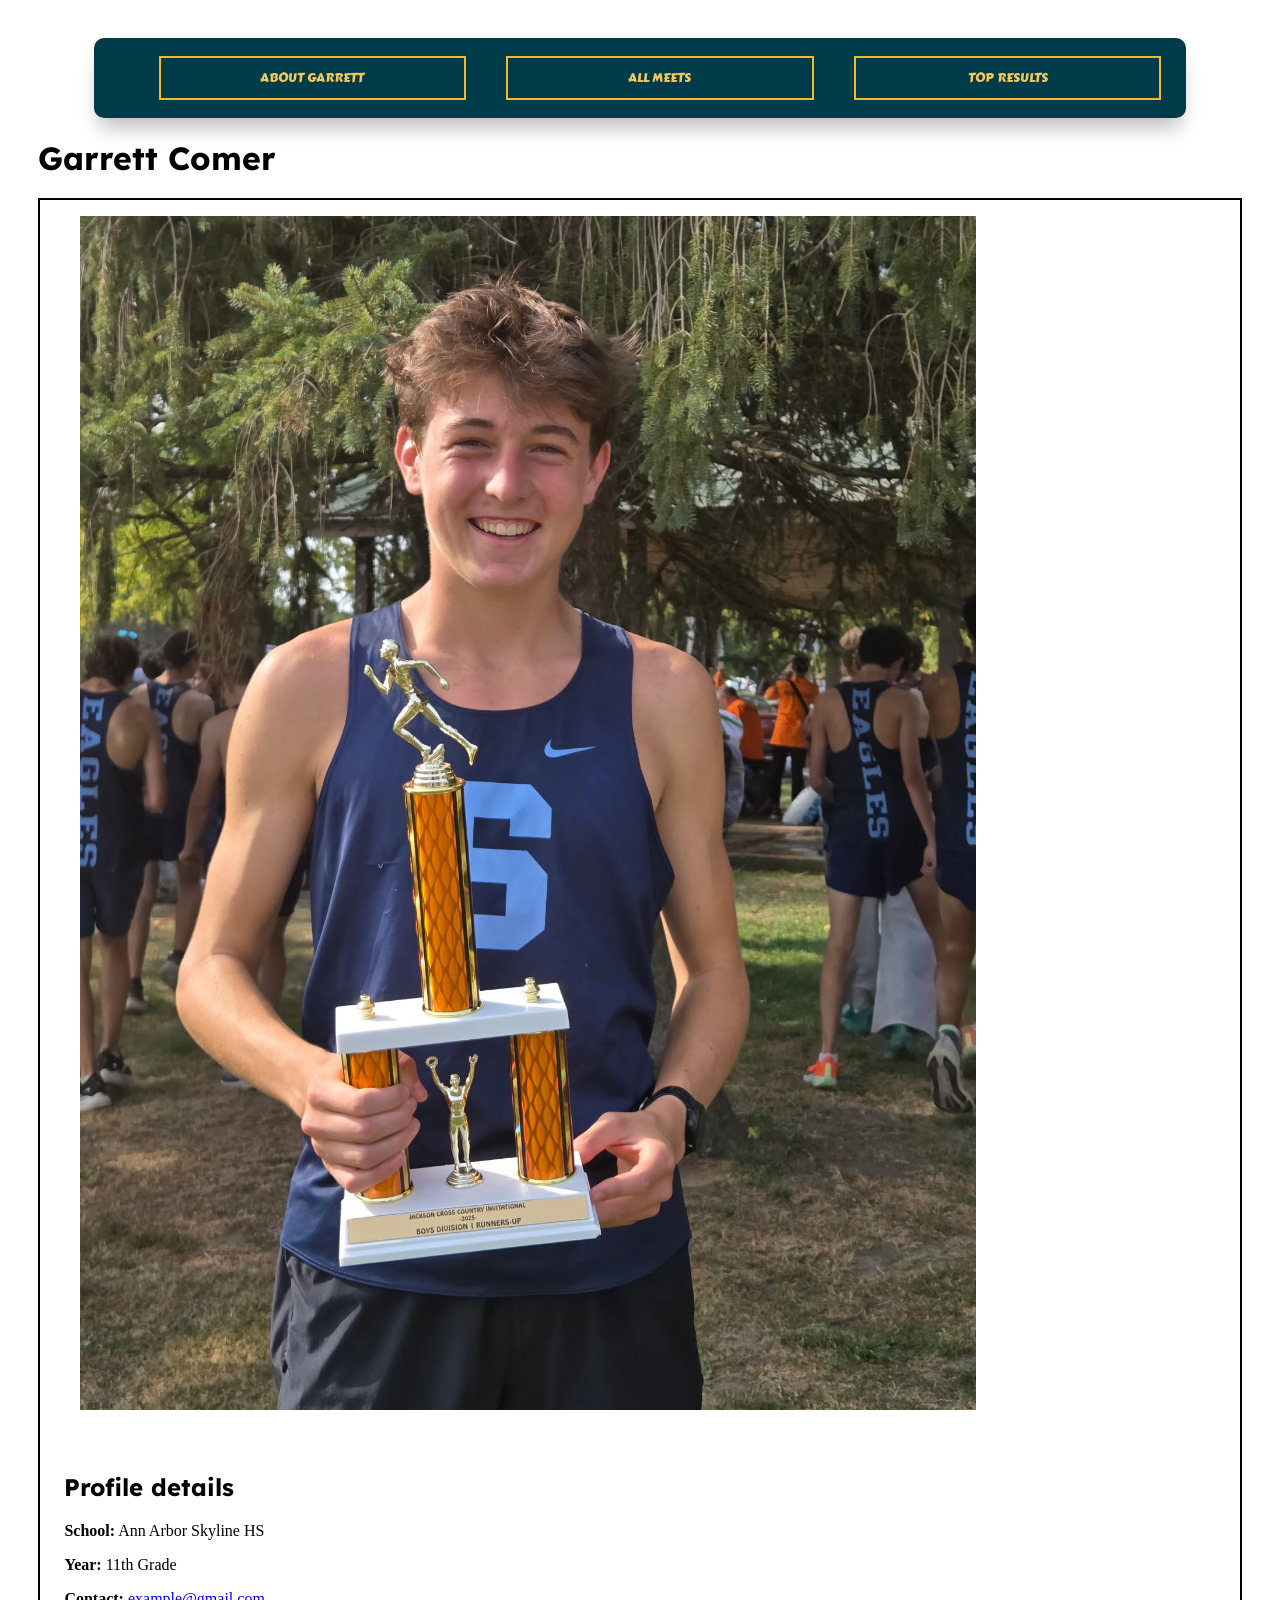
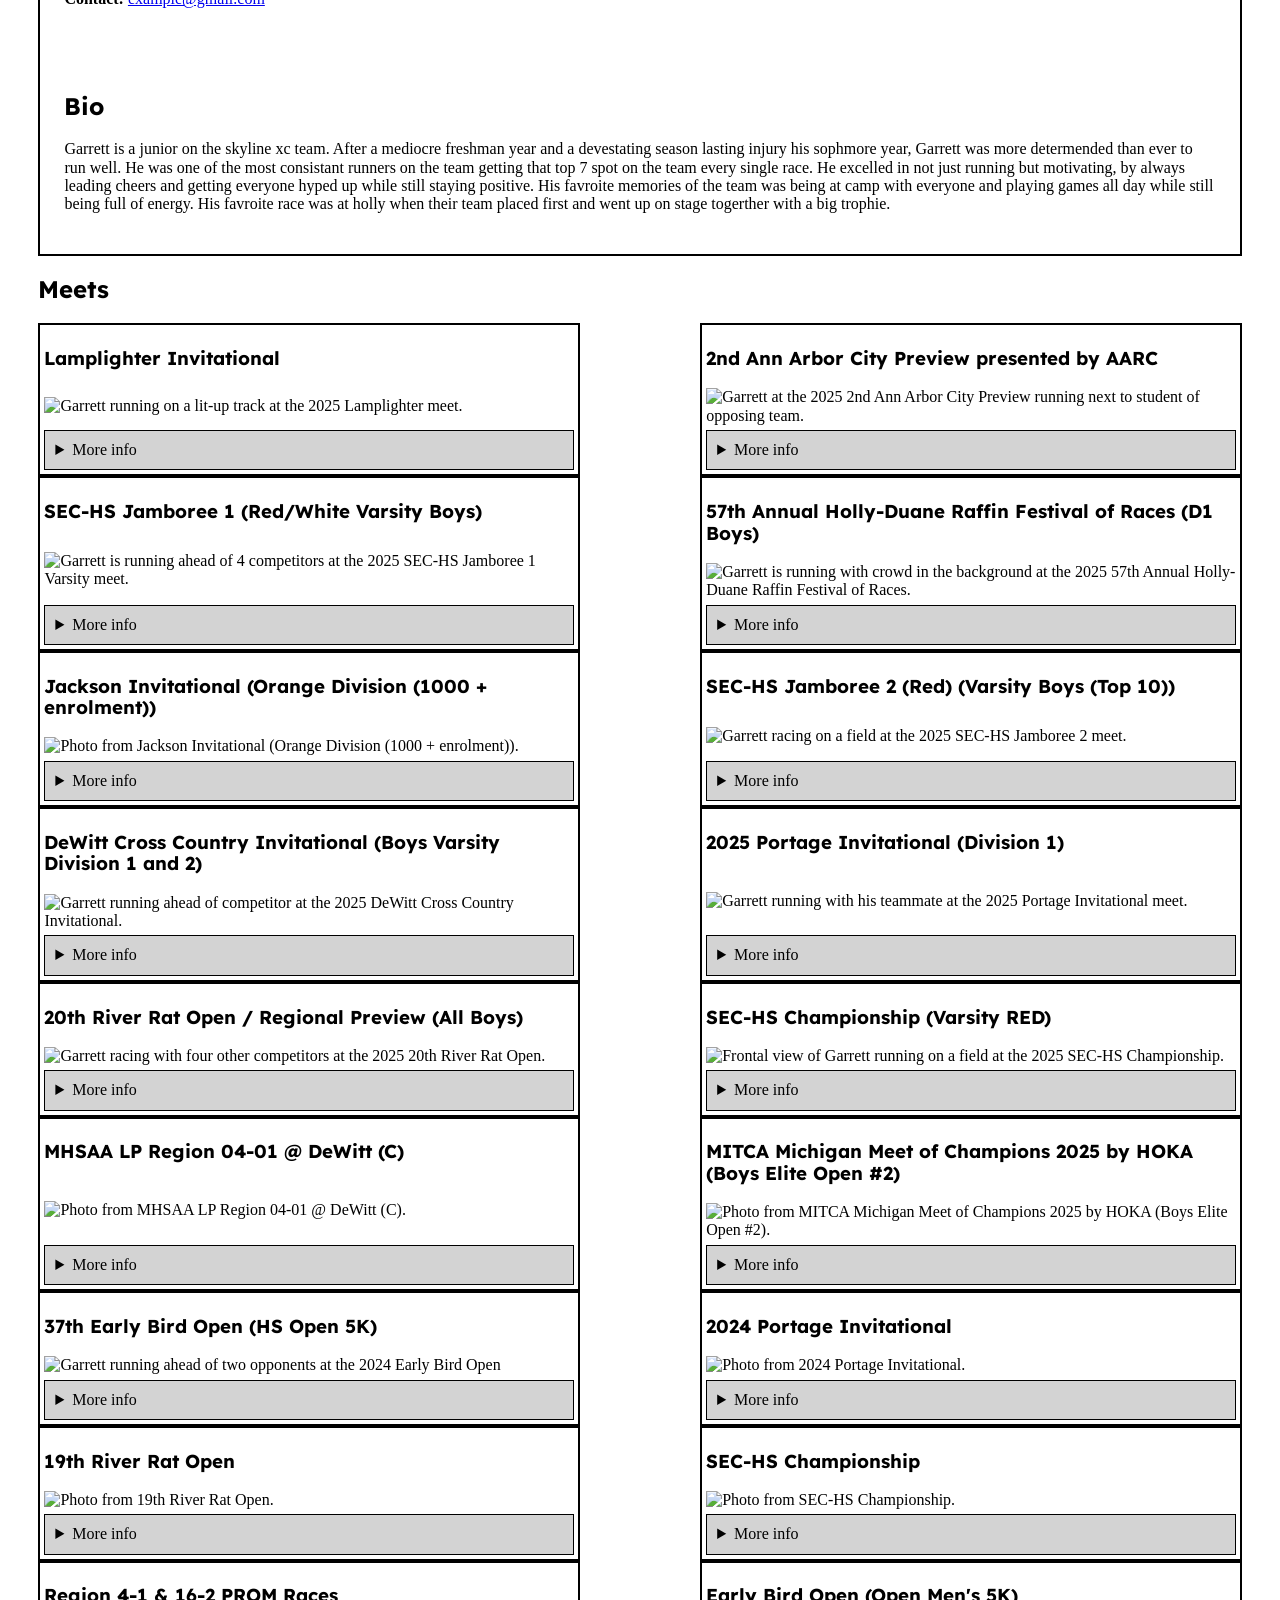
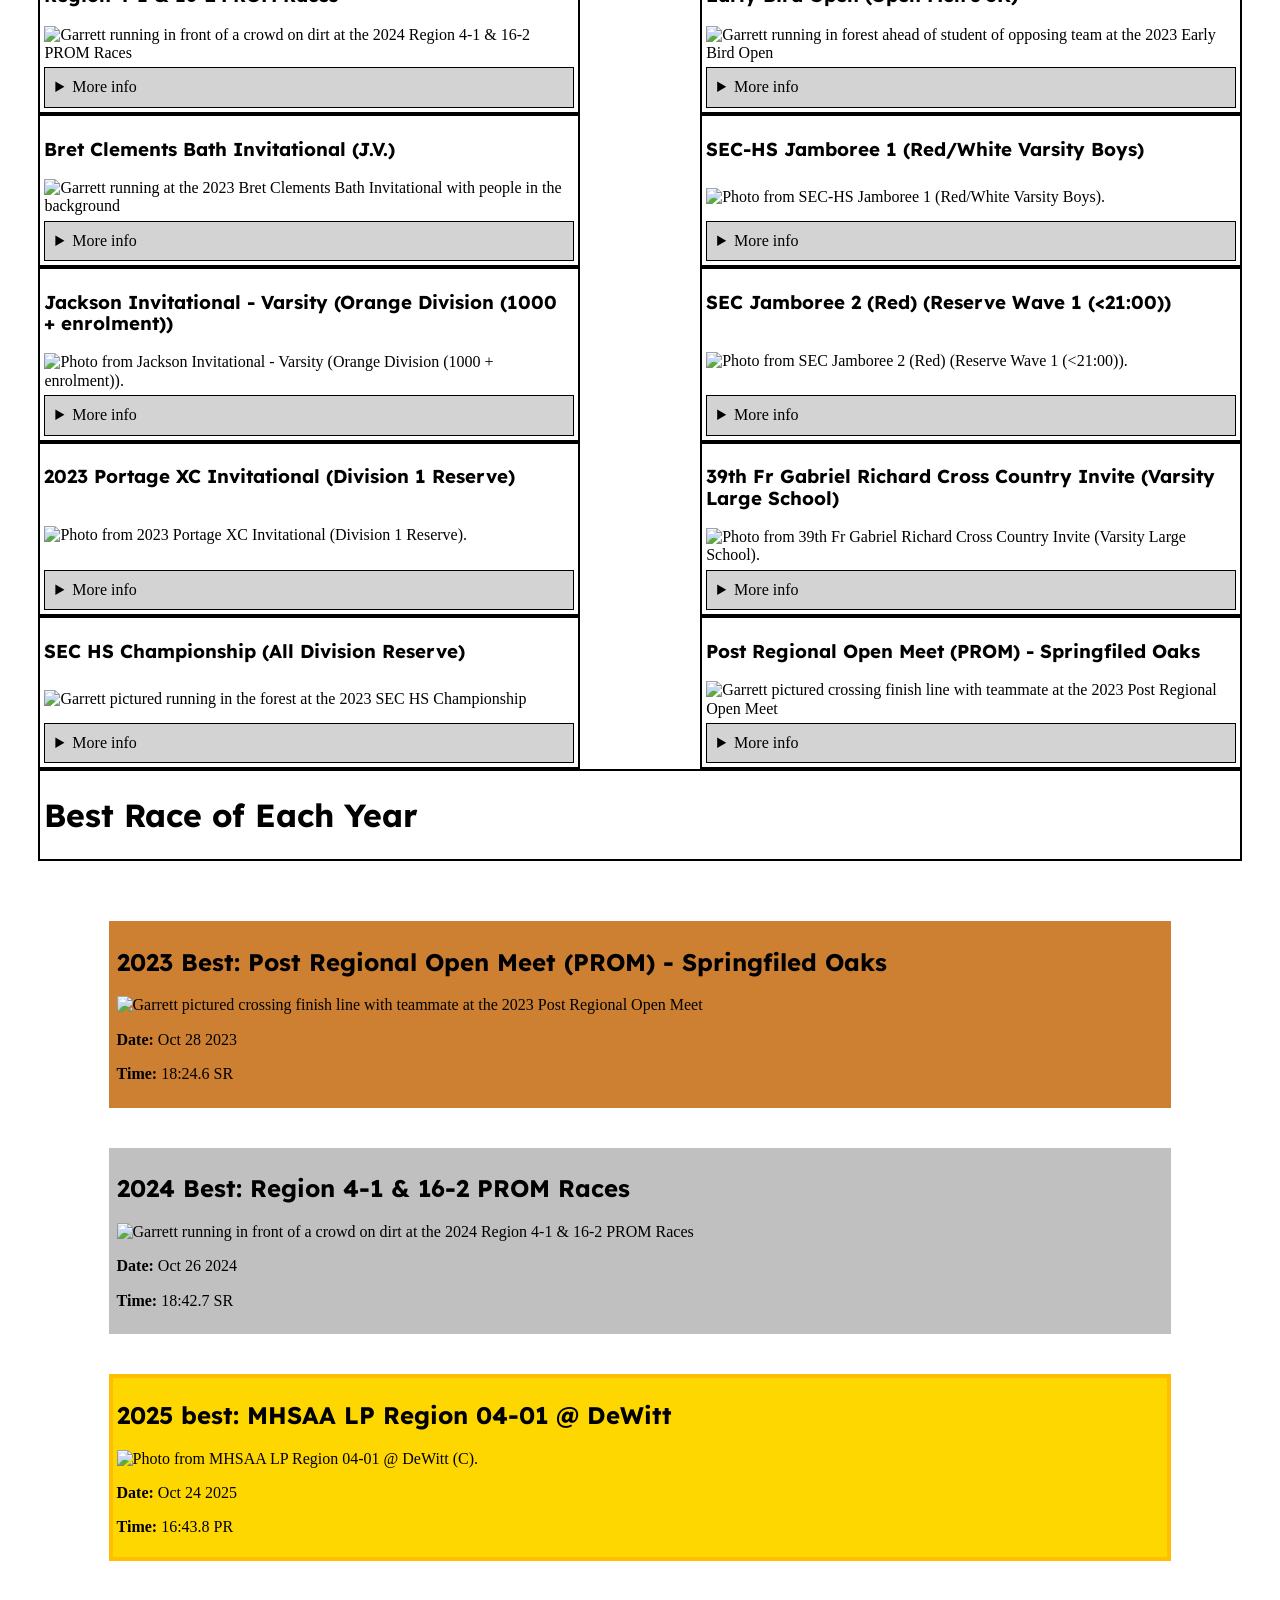
==== commit 470dba41: "Add files via upload" ====
--- a/index.html
+++ b/index.html
@@ -11,6 +11,7 @@
   <title>Garrett's Profile</title>
   <link rel="stylesheet" href="css/reset.css" />
   <link rel="stylesheet" href="css/style.css">
+  
   <!-- <link rel="stylesheet" href="css/responsive.css"> -->
 
 </head>
@@ -61,7 +62,7 @@
           <h3 id="meet-1-title">Lamplighter Invitational</h3>
 
           <div class="spacer">
-            <img src="https://si339.github.io/ClientData/21615274/Lamplighter_2025.JPG" onerror = "this.src ='images/skyline_logo.png'" alt="Garrett running on a lit-up track at the 2025 Lamplighter meet." loading="lazy" decoding="async">
+            <img src="https://si339.github.io/ClientData/21615274/Lamplighter_2025.JPG" onerror="this.onerror=null; this.src='https://raw.githubusercontent.com/anitamtsai/338mobile/main/images/runnergif.gif';" alt="Garrett running on a lit-up track at the 2025 Lamplighter meet." loading="lazy" decoding="async">
           </div>
 
          <details>
@@ -80,7 +81,7 @@
           <h3 id="meet-2-title">2nd Ann Arbor City Preview presented by AARC</h3>
 
           <div class="spacer">
-            <img src="https://si339.github.io/ClientData/21615274/2025AARC.jpg" onerror = "this.src ='images/skyline_logo.png'" alt="Garrett at the 2025 2nd Ann Arbor City Preview running next to student of opposing team." loading="lazy" decoding="async">
+            <img src="https://si339.github.io/ClientData/21615274/2025AARC.jpg" onerror="this.onerror=null; this.src='https://raw.githubusercontent.com/anitamtsai/338mobile/main/images/runnergif.gif';" alt="Garrett at the 2025 2nd Ann Arbor City Preview running next to student of opposing team." loading="lazy" decoding="async">
           </div>
 
          <details>
@@ -99,7 +100,7 @@
           <h3 id="meet-3-title">SEC-HS Jamboree 1 (Red/White Varsity Boys)</h3>
 
           <div class="spacer">
-            <img src="https://si339.github.io/ClientData/21615274/2025SEC_HSJamboree1.jpg" onerror = "this.src ='images/skyline_logo.png'" alt="Garrett is running ahead of 4 competitors at the 2025 SEC-HS Jamboree 1 Varsity meet." loading="lazy" decoding="async">
+            <img src="https://si339.github.io/ClientData/21615274/2025SEC_HSJamboree1.jpg" onerror="this.onerror=null; this.src='https://raw.githubusercontent.com/anitamtsai/338mobile/main/images/runnergif.gif';" alt="Garrett is running ahead of 4 competitors at the 2025 SEC-HS Jamboree 1 Varsity meet." loading="lazy" decoding="async">
           </div>
 
          <details>
@@ -118,7 +119,7 @@
           <h3 id="meet-4-title">57th Annual Holly-Duane Raffin Festival of Races (D1 Boys)</h3>
 
           <div class="spacer">
-            <img src="https://si339.github.io/ClientData/21615274/202557thHolly-Duane.jpg" onerror = "this.src ='images/skyline_logo.png'" alt="Garrett is running with crowd in the background at the 2025 57th Annual Holly-Duane Raffin Festival of Races." loading="lazy" decoding="async">
+            <img src="https://si339.github.io/ClientData/21615274/202557thHolly-Duane.jpg" onerror="this.onerror=null; this.src='https://raw.githubusercontent.com/anitamtsai/338mobile/main/images/runnergif.gif';" alt="Garrett is running with crowd in the background at the 2025 57th Annual Holly-Duane Raffin Festival of Races." loading="lazy" decoding="async">
           </div>
 
          <details>
@@ -137,7 +138,7 @@
           <h3 id="meet-5-title">Jackson Invitational (Orange Division (1000 + enrolment))</h3>
 
           <div class="spacer">
-            <img src="https://raw.githubusercontent.com/vannesschia/SI338/main/images/skyline_logo.jpg" onerror = "this.src ='images/skyline_logo.png'" alt="Photo from Jackson Invitational (Orange Division (1000 + enrolment))." loading="lazy" decoding="async">
+            <img src="https://raw.githubusercontent.com/vannesschia/SI338/main/images/skyline_logo.jpg" onerror="this.onerror=null; this.src='https://raw.githubusercontent.com/anitamtsai/338mobile/main/images/runnergif.gif';" alt="Photo from Jackson Invitational (Orange Division (1000 + enrolment))." loading="lazy" decoding="async">
           </div>
 
          <details>
@@ -156,7 +157,7 @@
           <h3 id="meet-6-title">SEC-HS Jamboree 2 (Red) (Varsity Boys (Top 10))</h3>
 
           <div class="spacer">
-            <img src="https://si339.github.io/ClientData/21615274/2025SEC_HSJamboree2.jpg" onerror = "this.src ='images/skyline_logo.png'" alt="Garrett racing on a field at the 2025 SEC-HS Jamboree 2 meet." loading="lazy" decoding="async">
+            <img src="https://si339.github.io/ClientData/21615274/2025SEC_HSJamboree2.jpg" onerror="this.onerror=null; this.src='https://raw.githubusercontent.com/anitamtsai/338mobile/main/images/runnergif.gif';" alt="Garrett racing on a field at the 2025 SEC-HS Jamboree 2 meet." loading="lazy" decoding="async">
           </div>
 
          <details>
@@ -175,7 +176,7 @@
           <h3 id="meet-7-title">DeWitt Cross Country Invitational (Boys Varsity Division 1 and 2)</h3>
 
           <div class="spacer">
-            <img src="https://si339.github.io/ClientData/21615274/2025DeWittXCInvitational.jpg" onerror = "this.src ='images/skyline_logo.png'" alt="Garrett running ahead of competitor at the 2025 DeWitt Cross Country Invitational." loading="lazy" decoding="async">
+            <img src="https://si339.github.io/ClientData/21615274/2025DeWittXCInvitational.jpg" onerror="this.onerror=null; this.src='https://raw.githubusercontent.com/anitamtsai/338mobile/main/images/runnergif.gif';" alt="Garrett running ahead of competitor at the 2025 DeWitt Cross Country Invitational." loading="lazy" decoding="async">
           </div>
 
          <details>
@@ -194,7 +195,7 @@
           <h3 id="meet-8-title">2025 Portage Invitational (Division 1)</h3>
 
           <div class="spacer">
-            <img src="https://si339.github.io/ClientData/21615274/2025PortageInvitational.jpg" onerror = "this.src ='images/skyline_logo.png'" alt="Garrett running with his teammate at the 2025 Portage Invitational meet." loading="lazy" decoding="async">
+            <img src="https://si339.github.io/ClientData/21615274/2025PortageInvitational.jpg" onerror="this.onerror=null; this.src='https://raw.githubusercontent.com/anitamtsai/338mobile/main/images/runnergif.gif';" alt="Garrett running with his teammate at the 2025 Portage Invitational meet." loading="lazy" decoding="async">
           </div>
 
          <details>
@@ -213,7 +214,7 @@
           <h3 id="meet-9-title">20th River Rat Open / Regional Preview (All Boys)</h3>
 
           <div class="spacer">
-            <img src="https://si339.github.io/ClientData/21615274/2025_20thRiverRatOpen.jpg" onerror = "this.src ='images/skyline_logo.png'" alt="Garrett racing with four other competitors at the 2025 20th River Rat Open." loading="lazy" decoding="async">
+            <img src="https://si339.github.io/ClientData/21615274/2025_20thRiverRatOpen.jpg" onerror="this.onerror=null; this.src='https://raw.githubusercontent.com/anitamtsai/338mobile/main/images/runnergif.gif';" alt="Garrett racing with four other competitors at the 2025 20th River Rat Open." loading="lazy" decoding="async">
           </div>
 
          <details>
@@ -232,7 +233,7 @@
           <h3 id="meet-10-title">SEC-HS Championship (Varsity RED)</h3>
 
           <div class="spacer">
-            <img src="https://si339.github.io/ClientData/21615274/2025_SEC-HSChampionship.jpg" onerror = "this.src ='images/skyline_logo.png'" alt="Frontal view of Garrett running on a field at the 2025 SEC-HS Championship." loading="lazy" decoding="async">
+            <img src="https://si339.github.io/ClientData/21615274/2025_SEC-HSChampionship.jpg" onerror="this.onerror=null; this.src='https://raw.githubusercontent.com/anitamtsai/338mobile/main/images/runnergif.gif';" alt="Frontal view of Garrett running on a field at the 2025 SEC-HS Championship." loading="lazy" decoding="async">
           </div>
 
          <details>
@@ -251,7 +252,7 @@
           <h3 id="meet-11-title">MHSAA LP Region 04-01 @ DeWitt (C)</h3>
 
           <div class="spacer">
-            <img src="https://raw.githubusercontent.com/vannesschia/SI338/main/images/skyline_logo.jpg" onerror = "this.src ='images/skyline_logo.png'" alt="Photo from MHSAA LP Region 04-01 @ DeWitt (C)." loading="lazy" decoding="async">
+            <img src="https://raw.githubusercontent.com/vannesschia/SI338/main/images/skyline_logo.jpg" onerror="this.onerror=null; this.src='https://raw.githubusercontent.com/anitamtsai/338mobile/main/images/runnergif.gif';" alt="Photo from MHSAA LP Region 04-01 @ DeWitt (C)." loading="lazy" decoding="async">
           </div>
 
          <details>
@@ -270,7 +271,7 @@
           <h3 id="meet-12-title">MITCA Michigan Meet of Champions 2025 by HOKA (Boys Elite Open #2)</h3>
 
           <div class="spacer">
-            <img src="https://raw.githubusercontent.com/vannesschia/SI338/main/images/skyline_logo.jpg" onerror = "this.src ='images/skyline_logo.png'" alt="Photo from MITCA Michigan Meet of Champions 2025 by HOKA (Boys Elite Open #2)." loading="lazy" decoding="async">
+            <img src="https://raw.githubusercontent.com/vannesschia/SI338/main/images/skyline_logo.jpg" onerror="this.onerror=null; this.src='https://raw.githubusercontent.com/anitamtsai/338mobile/main/images/runnergif.gif';" alt="Photo from MITCA Michigan Meet of Champions 2025 by HOKA (Boys Elite Open #2)." loading="lazy" decoding="async">
           </div>
 
          <details>
@@ -289,7 +290,7 @@
           <h3 id="meet-13-title">37th Early Bird Open (HS Open 5K)</h3>
 
           <div class="spacer">
-            <img src="https://si339.github.io/ClientData/21615274/2024EarlyBirdOpen.jpg" onerror = "this.src ='images/skyline_logo.png'" alt="Garrett running ahead of two opponents at the 2024 Early Bird Open" loading="lazy" decoding="async">
+            <img src="https://si339.github.io/ClientData/21615274/2024EarlyBirdOpen.jpg" onerror="this.onerror=null; this.src='https://raw.githubusercontent.com/anitamtsai/338mobile/main/images/runnergif.gif';" alt="Garrett running ahead of two opponents at the 2024 Early Bird Open" loading="lazy" decoding="async">
           </div>
 
          <details>
@@ -308,7 +309,7 @@
           <h3 id="meet-14-title">2024 Portage Invitational</h3>
 
           <div class="spacer">
-            <img src="https://raw.githubusercontent.com/vannesschia/SI338/main/images/skyline_logo.jpg" onerror = "this.src ='images/skyline_logo.png'" alt="Photo from 2024 Portage Invitational." loading="lazy" decoding="async">
+            <img src="https://raw.githubusercontent.com/vannesschia/SI338/main/images/skyline_logo.jpg" onerror="this.onerror=null; this.src='https://raw.githubusercontent.com/anitamtsai/338mobile/main/images/runnergif.gif';" alt="Photo from 2024 Portage Invitational." loading="lazy" decoding="async">
           </div>
 
          <details>
@@ -327,7 +328,7 @@
           <h3 id="meet-15-title">19th River Rat Open</h3>
 
           <div class="spacer">
-            <img src="https://si339.github.io/ClientData/21615274/Garrett_RiverRat_2024.JPG" onerror = "this.src ='images/skyline_logo.png'" alt="Photo from 19th River Rat Open." loading="lazy" decoding="async">
+            <img src="https://si339.github.io/ClientData/21615274/Garrett_RiverRat_2024.JPG" onerror="this.onerror=null; this.src='https://raw.githubusercontent.com/anitamtsai/338mobile/main/images/runnergif.gif';" alt="Photo from 19th River Rat Open." loading="lazy" decoding="async">
           </div>
 
          <details>
@@ -346,7 +347,7 @@
           <h3 id="meet-16-title">SEC-HS Championship</h3>
 
           <div class="spacer">
-            <img src="https://si339.github.io/ClientData/21615274/Garrett_SEC_2024.JPG" onerror = "this.src ='images/skyline_logo.png'" alt="Photo from SEC-HS Championship." loading="lazy" decoding="async">
+            <img src="https://si339.github.io/ClientData/21615274/Garrett_SEC_2024.JPG" onerror="this.onerror=null; this.src='https://raw.githubusercontent.com/anitamtsai/338mobile/main/images/runnergif.gif';" alt="Photo from SEC-HS Championship." loading="lazy" decoding="async">
           </div>
 
          <details>
@@ -365,7 +366,7 @@
           <h3 id="meet-17-title">Region 4-1 &amp; 16-2 PROM Races</h3>
 
           <div class="spacer">
-            <img src="https://raw.githubusercontent.com/vannesschia/SI338/main/images/skyline_logo.jpg" onerror = "this.src ='images/skyline_logo.png'" alt="Garrett running in front of a crowd on dirt at the 2024 Region 4-1 & 16-2 PROM Races" loading="lazy" decoding="async">
+            <img src="https://raw.githubusercontent.com/vannesschia/SI338/main/images/skyline_logo.jpg" onerror="this.onerror=null; this.src='https://raw.githubusercontent.com/anitamtsai/338mobile/main/images/runnergif.gif';" alt="Garrett running in front of a crowd on dirt at the 2024 Region 4-1 & 16-2 PROM Races" loading="lazy" decoding="async">
           </div>
 
          <details>
@@ -384,7 +385,7 @@
           <h3 id="meet-18-title">Early Bird Open (Open Men&#x27;s 5K)</h3>
 
           <div class="spacer">
-            <img src="https://si339.github.io/ClientData/21615274/2023EarlyBirdOpen.jpg" onerror = "this.src ='images/skyline_logo.png'" alt="Garrett running in forest ahead of student of opposing team at the 2023 Early Bird Open" loading="lazy" decoding="async">
+            <img src="https://si339.github.io/ClientData/21615274/2023EarlyBirdOpen.jpg" onerror="this.onerror=null; this.src='https://raw.githubusercontent.com/anitamtsai/338mobile/main/images/runnergif.gif';" alt="Garrett running in forest ahead of student of opposing team at the 2023 Early Bird Open" loading="lazy" decoding="async">
           </div>
 
          <details>
@@ -403,7 +404,7 @@
           <h3 id="meet-19-title">Bret Clements Bath Invitational (J.V.)</h3>
 
           <div class="spacer">
-            <img src="https://raw.githubusercontent.com/vannesschia/SI338/main/images/skyline_logo.jpg" onerror = "this.src ='images/skyline_logo.png'" alt="Garrett running at the 2023 Bret Clements Bath Invitational with people in the background" loading="lazy" decoding="async">
+            <img src="https://raw.githubusercontent.com/vannesschia/SI338/main/images/skyline_logo.jpg" onerror="this.onerror=null; this.src='https://raw.githubusercontent.com/anitamtsai/338mobile/main/images/runnergif.gif';" alt="Garrett running at the 2023 Bret Clements Bath Invitational with people in the background" loading="lazy" decoding="async">
           </div>
 
          <details>
@@ -422,7 +423,7 @@
           <h3 id="meet-20-title">SEC-HS Jamboree 1 (Red/White Varsity Boys)</h3>
 
           <div class="spacer">
-            <img src="https://si339.github.io/ClientData/21615274/Garrett_SEC1_2023.jpg" onerror = "this.src ='images/skyline_logo.png'" alt="Photo from SEC-HS Jamboree 1 (Red/White Varsity Boys)." loading="lazy" decoding="async">
+            <img src="https://si339.github.io/ClientData/21615274/Garrett_SEC1_2023.jpg" onerror="this.onerror=null; this.src='https://raw.githubusercontent.com/anitamtsai/338mobile/main/images/runnergif.gif';" alt="Photo from SEC-HS Jamboree 1 (Red/White Varsity Boys)." loading="lazy" decoding="async">
           </div>
 
          <details>
@@ -441,7 +442,7 @@
           <h3 id="meet-21-title">Jackson Invitational - Varsity (Orange Division (1000 + enrolment))</h3>
 
           <div class="spacer">
-            <img src="https://si339.github.io/ClientData/21615274/Garrett_Jackson_2023.JPG" onerror = "this.src ='images/skyline_logo.png'" alt="Photo from Jackson Invitational - Varsity (Orange Division (1000 + enrolment))." loading="lazy" decoding="async">
+            <img src="https://si339.github.io/ClientData/21615274/Garrett_Jackson_2023.JPG" onerror="this.onerror=null; this.src='https://raw.githubusercontent.com/anitamtsai/338mobile/main/images/runnergif.gif';" alt="Photo from Jackson Invitational - Varsity (Orange Division (1000 + enrolment))." loading="lazy" decoding="async">
           </div>
 
          <details>
@@ -460,7 +461,7 @@
           <h3 id="meet-22-title">SEC Jamboree 2 (Red) (Reserve Wave 1 (&lt;21:00))</h3>
 
           <div class="spacer">
-            <img src="https://si339.github.io/ClientData/21615274/Garrett_SEC2_2023.JPG" onerror = "this.src ='images/skyline_logo.png'" alt="Photo from SEC Jamboree 2 (Red) (Reserve Wave 1 (<21:00))." loading="lazy" decoding="async">
+            <img src="https://si339.github.io/ClientData/21615274/Garrett_SEC2_2023.JPG" onerror="this.onerror=null; this.src='https://raw.githubusercontent.com/anitamtsai/338mobile/main/images/runnergif.gif';" alt="Photo from SEC Jamboree 2 (Red) (Reserve Wave 1 (<21:00))." loading="lazy" decoding="async">
           </div>
 
          <details>
@@ -479,7 +480,7 @@
           <h3 id="meet-23-title">2023 Portage XC Invitational (Division 1 Reserve)</h3>
 
           <div class="spacer">
-            <img src="https://raw.githubusercontent.com/vannesschia/SI338/main/images/skyline_logo.jpg" onerror = "this.src ='images/skyline_logo.png'" alt="Photo from 2023 Portage XC Invitational (Division 1 Reserve)." loading="lazy" decoding="async">
+            <img src="https://raw.githubusercontent.com/vannesschia/SI338/main/images/skyline_logo.jpg" onerror="this.onerror=null; this.src='https://raw.githubusercontent.com/anitamtsai/338mobile/main/images/runnergif.gif';" alt="Photo from 2023 Portage XC Invitational (Division 1 Reserve)." loading="lazy" decoding="async">
           </div>
 
          <details>
@@ -498,7 +499,7 @@
           <h3 id="meet-24-title">39th Fr Gabriel Richard Cross Country Invite (Varsity Large School)</h3>
 
           <div class="spacer">
-            <img src="https://si339.github.io/ClientData/21615274/Garrett_GabrielRichard2023.jpg" onerror = "this.src ='images/skyline_logo.png'" alt="Photo from 39th Fr Gabriel Richard Cross Country Invite (Varsity Large School)." loading="lazy" decoding="async">
+            <img src="https://si339.github.io/ClientData/21615274/Garrett_GabrielRichard2023.jpg" onerror="this.onerror=null; this.src='https://raw.githubusercontent.com/anitamtsai/338mobile/main/images/runnergif.gif';" alt="Photo from 39th Fr Gabriel Richard Cross Country Invite (Varsity Large School)." loading="lazy" decoding="async">
           </div>
 
          <details>
@@ -517,7 +518,7 @@
           <h3 id="meet-25-title">SEC HS Championship (All Division Reserve)</h3>
 
           <div class="spacer">
-            <img src="https://si339.github.io/ClientData/21615274/2023EarlyBirdOpen.jpg" onerror = "this.src ='images/skyline_logo.png'" alt="Garrett pictured running in the forest at the 2023 SEC HS Championship" loading="lazy" decoding="async">
+            <img src="https://si339.github.io/ClientData/21615274/2023EarlyBirdOpen.jpg" onerror="this.onerror=null; this.src='https://raw.githubusercontent.com/anitamtsai/338mobile/main/images/runnergif.gif';" alt="Garrett pictured running in the forest at the 2023 SEC HS Championship" loading="lazy" decoding="async">
           </div>
 
          <details>
@@ -536,7 +537,7 @@
           <h3 id="meet-26-title">Post Regional Open Meet (PROM) - Springfiled Oaks</h3>
 
           <div class="spacer">
-            <img src="https://si339.github.io/ClientData/21615274/2023EarlyBirdOpen.jpg" onerror = "this.src ='images/skyline_logo.png'" alt="Garrett pictured crossing finish line with teammate at the 2023 Post Regional Open Meet" loading="lazy" decoding="async">
+            <img src="https://si339.github.io/ClientData/21615274/2023EarlyBirdOpen.jpg" onerror="this.onerror=null; this.src='https://raw.githubusercontent.com/anitamtsai/338mobile/main/images/runnergif.gif';" alt="Garrett pictured crossing finish line with teammate at the 2023 Post Regional Open Meet" loading="lazy" decoding="async">
           </div>
 
          <details>
@@ -563,7 +564,7 @@
         <h2 id="meet-11-title"> 2025 best: MHSAA LP Region 04-01 @ DeWitt</h2>
     
           <div class="spacer">
-            <img src="https://raw.githubusercontent.com/vannesschia/SI338/main/images/skyline_logo.jpg" onerror = "this.src ='images/skyline_logo.png'" alt="Photo from MHSAA LP Region 04-01 @ DeWitt (C)." loading="lazy" decoding="async">
+            <img src="https://raw.githubusercontent.com/vannesschia/SI338/main/images/skyline_logo.jpg" onerror="this.onerror=null; this.src='https://raw.githubusercontent.com/anitamtsai/338mobile/main/images/runnergif.gif';" alt="Photo from MHSAA LP Region 04-01 @ DeWitt (C)." loading="lazy" decoding="async">
           </div>
      
           <div id="race-details-11" class="race-details">
@@ -574,7 +575,7 @@
 <article class = "silver box">
           <h2 id="meet-17-title"> 2024 Best: Region 4-1 & 16-2 PROM Races</h2>
           <div class="spacer">
-            <img src="https://raw.githubusercontent.com/vannesschia/SI338/main/images/skyline_logo.jpg" onerror = "this.src ='images/skyline_logo.png'" alt="Garrett running in front of a crowd on dirt at the 2024 Region 4-1 & 16-2 PROM Races" loading="lazy" decoding="async">
+            <img src="https://raw.githubusercontent.com/vannesschia/SI338/main/images/skyline_logo.jpg" onerror="this.onerror=null; this.src='https://raw.githubusercontent.com/anitamtsai/338mobile/main/images/runnergif.gif';" alt="Garrett running in front of a crowd on dirt at the 2024 Region 4-1 & 16-2 PROM Races" loading="lazy" decoding="async">
           </div>
         
           <div id="race-details-17" class="race-details">
@@ -586,7 +587,7 @@
 <article class = "bronze box">
           <h2 id="meet-26-title"> 2023 Best: Post Regional Open Meet (PROM) - Springfiled Oaks</h2>
             <div class="spacer">
-            <img src="https://si339.github.io/ClientData/21615274/2023EarlyBirdOpen.jpg" onerror = "this.src ='images/skyline_logo.png'" alt="Garrett pictured crossing finish line with teammate at the 2023 Post Regional Open Meet" loading="lazy" decoding="async">
+            <img src="https://si339.github.io/ClientData/21615274/2023EarlyBirdOpen.jpg" onerror="this.onerror=null; this.src='https://raw.githubusercontent.com/anitamtsai/338mobile/main/images/runnergif.gif';" alt="Garrett pictured crossing finish line with teammate at the 2023 Post Regional Open Meet" loading="lazy" decoding="async">
           </div>
            
           <div id="race-details-26" class="race-details">
--- a/css/style.css
+++ b/css/style.css
@@ -18,12 +18,18 @@
 h3{
     font-family:'Lexend';
 }
-
+.profile-grid{
+    border: 2px solid black;
+    margin:auto;
+
+}
+.profile-grid section{
+    padding: 2%;
+}
 header img{
     width: 80%;
     max-height: none; 
     margin:auto;
-    display:block
 }
 
 nav {
@@ -60,7 +66,7 @@
   user-select: none;
   cursor: pointer;
   margin: 0 20px;
-  border: 2px solid #f2c75c;
+  border: 2px solid #f2b928;
   overflow: hidden;
 }
 
@@ -161,8 +167,8 @@
     /* grid-column: 2; 
     grid-row: 1/span 3;  */
     grid-row: 3;
-    border: 4px solid gold;
-    background-color: #fffdf0;
+    border: 4px solid #FFBF00;
+    background-color: #FFBF00;
     
 }
 
@@ -234,7 +240,9 @@
     .spacer img:active{
         transform: none;
     }
-}
+
+}
+
 
 @media(hover:hover) and (pointer:flex){
     summary a:hover{
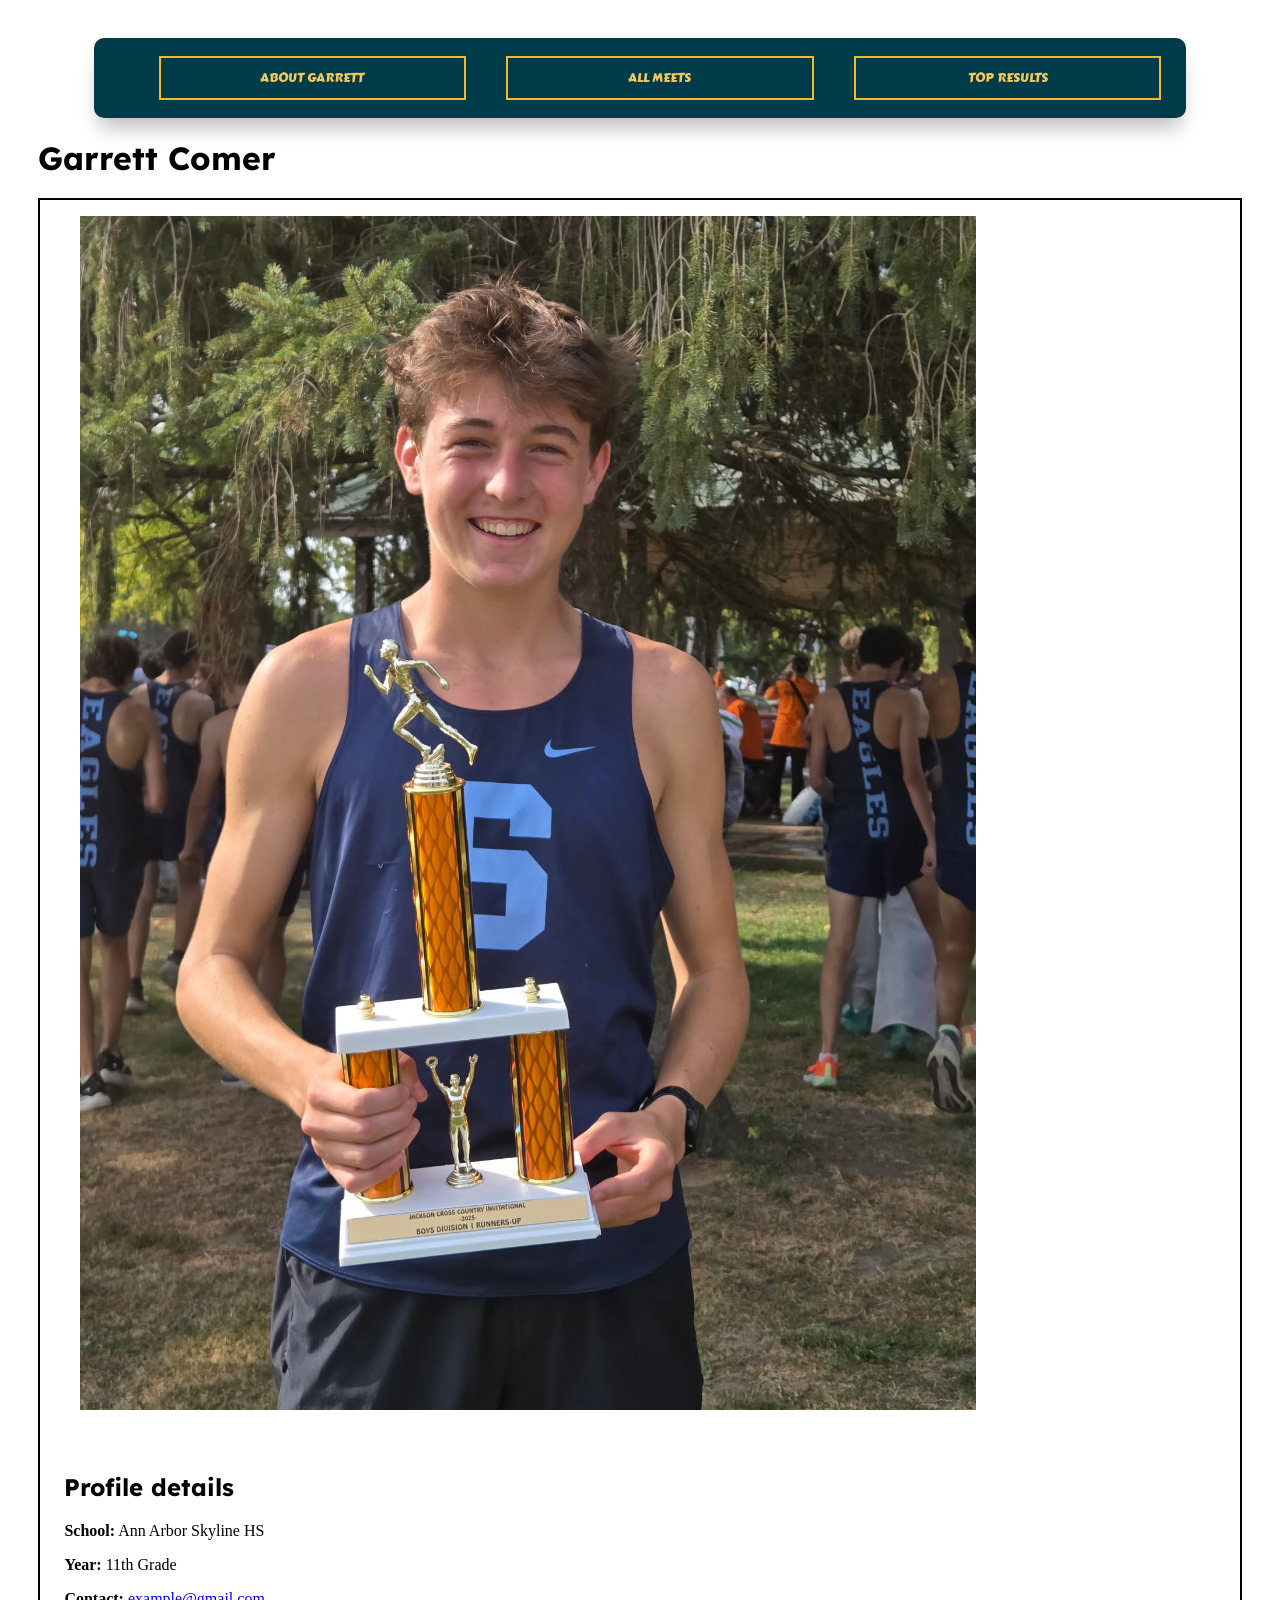
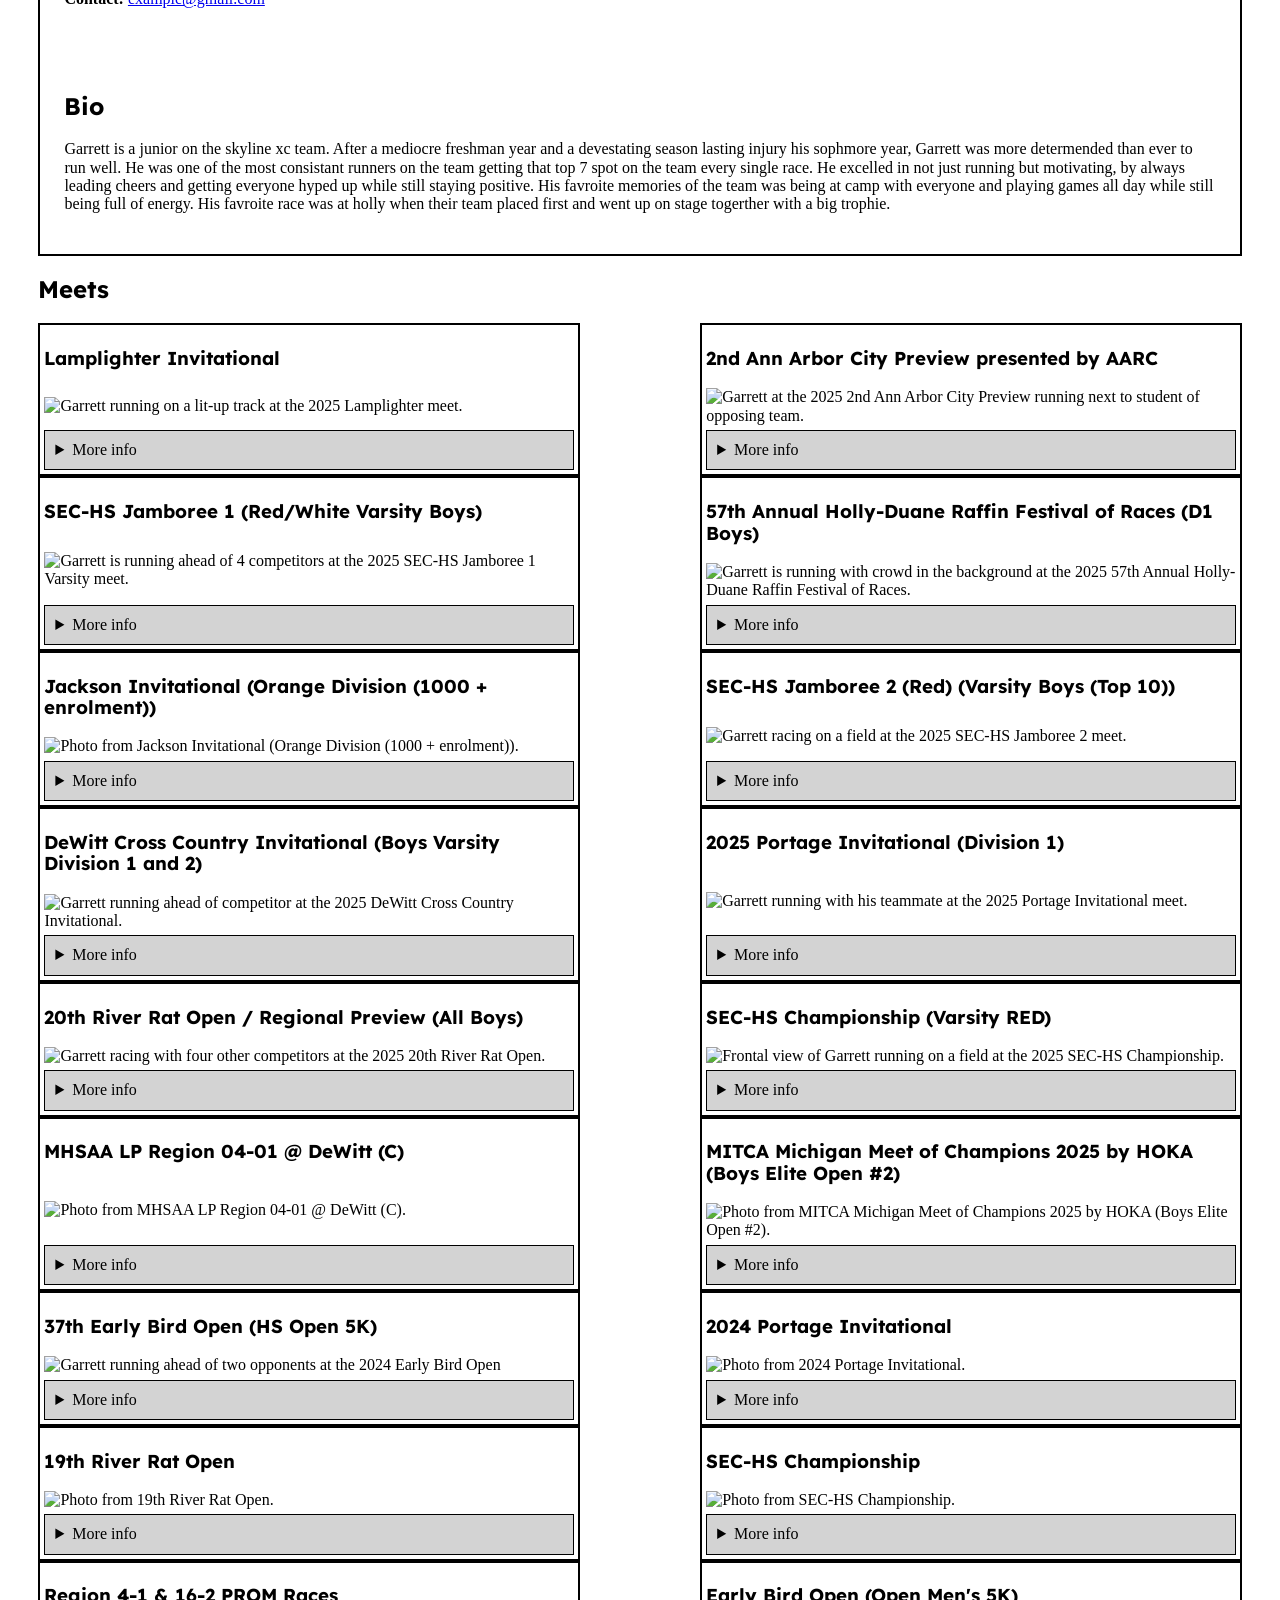
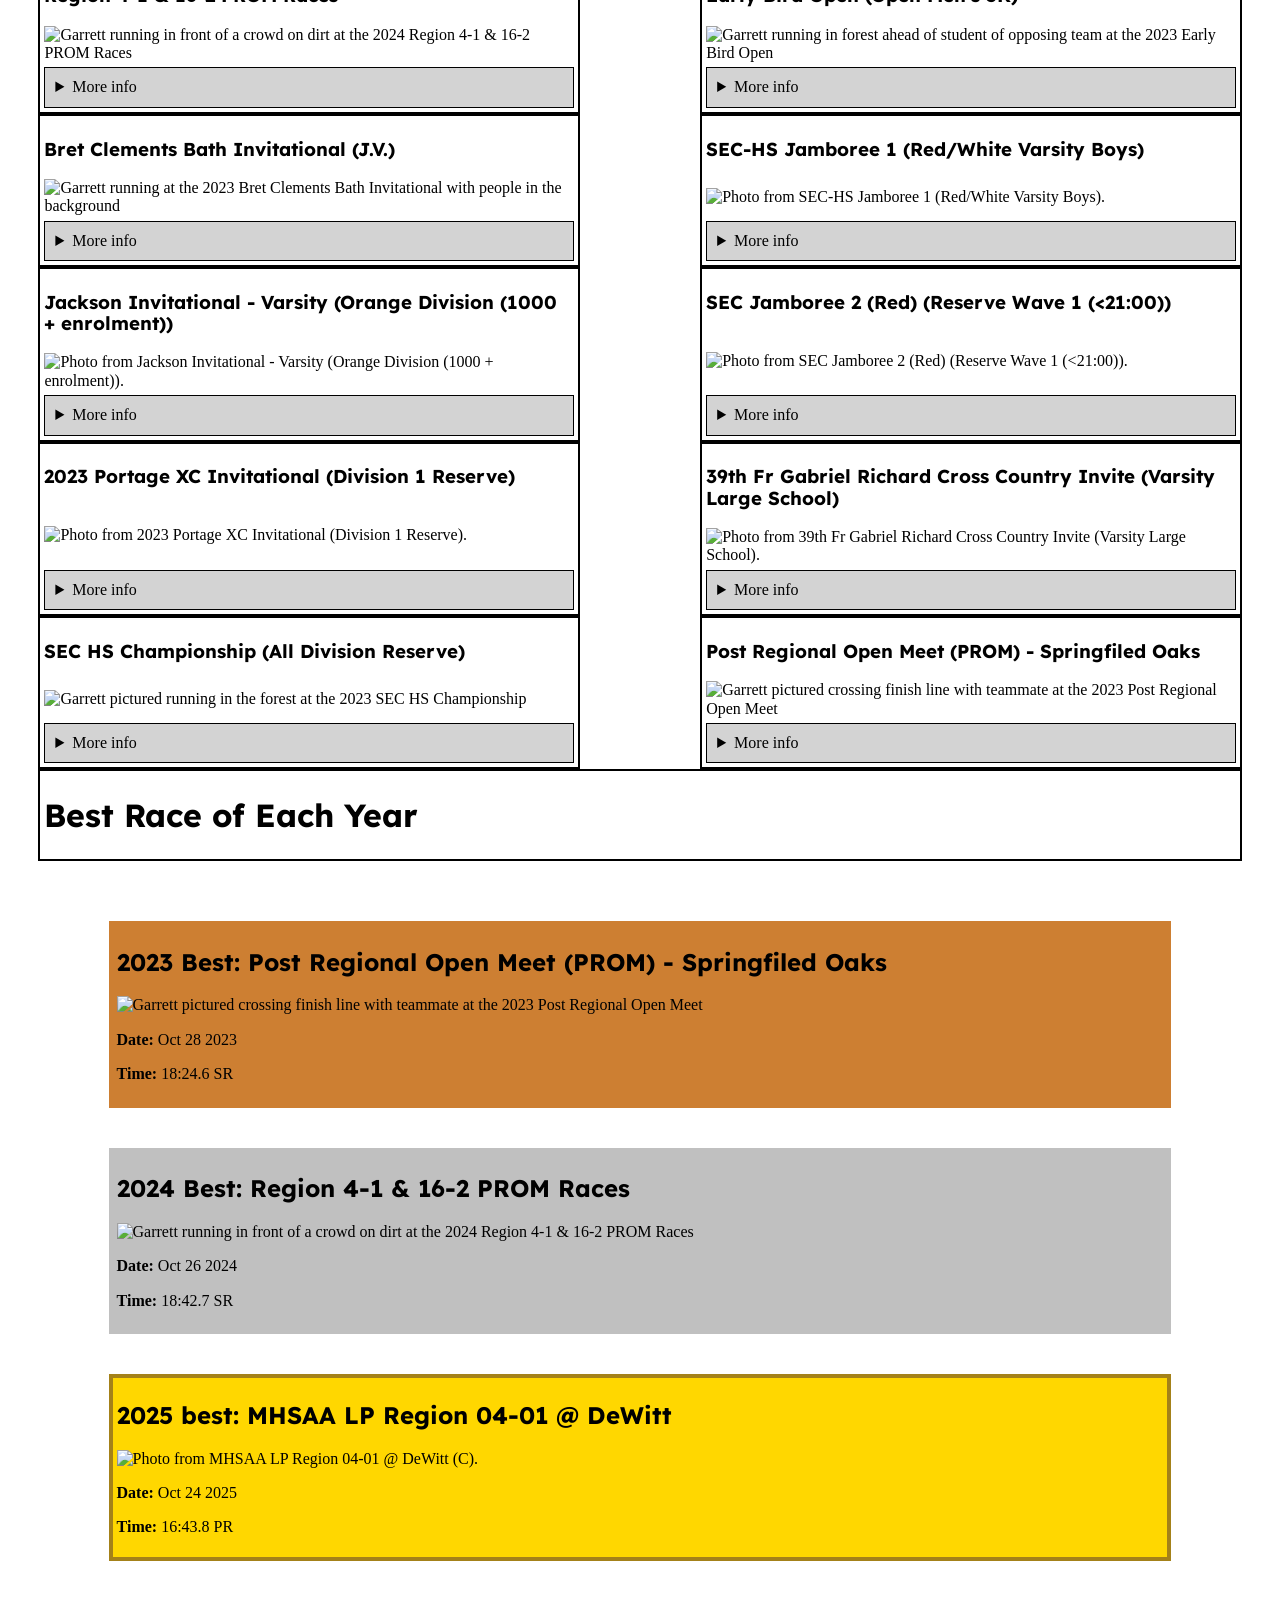
==== commit ac246f33: "Add files via upload" ====
--- a/index.html
+++ b/index.html
@@ -20,7 +20,7 @@
       
   <nav>
       <ul>
-        <li><a href= "#profile"> About Garrett</a></li>
+      <li><a href= "#profile"> About Garrett</a></li>
       <li><a href= "#main"> All meets</a></li>
       <li><a href= "#podium"> Top Results</a></li>
       </ul>
--- a/css/style.css
+++ b/css/style.css
@@ -9,29 +9,32 @@
 html{
     scroll-behavior: smooth;
 }
+/*found font from online - google search for fonts */
 
 h1,h2 {
     font-family: 'Lexend';
 
 }
-
 h3{
     font-family:'Lexend';
 }
+
 .profile-grid{
     border: 2px solid black;
     margin:auto;
-
 }
 .profile-grid section{
     padding: 2%;
 }
+
+/*talked to Colleen during office hour for max-height to prevent image from breaking */
 header img{
     width: 80%;
     max-height: none; 
     margin:auto;
 }
 
+/*https://codepen.io/kiran-r-raj/pen/QWqpgPe got nav design */
 nav {
   display: flex;
   justify-content: center;
@@ -46,7 +49,6 @@
   margin: auto;
 }
 
-/*https://codepen.io/kiran-r-raj/pen/QWqpgPe got nav design */
 ul{
   width: 100%;
   list-style: none;
@@ -70,6 +72,7 @@
   overflow: hidden;
 }
 
+/*took inspo from codepen link above but also worked with Colleen for this */
 li a {
   font-size: 13px;
   text-transform: uppercase;
@@ -97,13 +100,13 @@
   width: 120%;
 }
 
-
+/*including animation into my code */
 .skip a{
      position: absolute; 
      top: -65px; 
      transition: top, 1s, ease-in;
 }
-
+/* took from class code */
 .skip a:focus{
      top: 25px;
 }
@@ -116,11 +119,12 @@
     width: 95%;
     max-height: 50vh;
 }
-
+/*including animation into my code */
 .spacer img{
     transition: 1s all;
 
 }
+/*including animation into my code - searched Google and asked Colleen how to do this*/
 .spacer img:active{
     transform: scale(1.2);
 }
@@ -167,7 +171,7 @@
     /* grid-column: 2; 
     grid-row: 1/span 3;  */
     grid-row: 3;
-    border: 4px solid #FFBF00;
+    border: 4px solid #a48119;
     background-color: #FFBF00;
     
 }
@@ -175,7 +179,7 @@
 .silver { 
     /* grid-column:1;
     grid-row: 2 /span 2; */
-        grid-row: 2;
+    grid-row: 2;
 
     border: 4px solid silver;
     background-color: #f5f5f5;
@@ -205,6 +209,7 @@
   .silver { background-color: silver; animation-delay: 1s; }
   .bronze { background-color: #cd7f32; animation-delay: 0s; }
 
+  /*including animation into my code - searched this from Google Code Pen */
   @keyframes fadeInSlide {
     from {
       opacity: 0;
@@ -230,6 +235,7 @@
     justify-content: space-between;
 }
 
+/*Colleen told me to include these following media screen */
 @media screen and(prefers-reduced-motions:reduce) {
     html{
         scroll-behavior: none;  
@@ -243,7 +249,6 @@
 
 }
 
-
 @media(hover:hover) and (pointer:flex){
     summary a:hover{
         background:yellow;
@@ -257,5 +262,4 @@
     li a{
         color:black;
     }
-   
-}
+}
